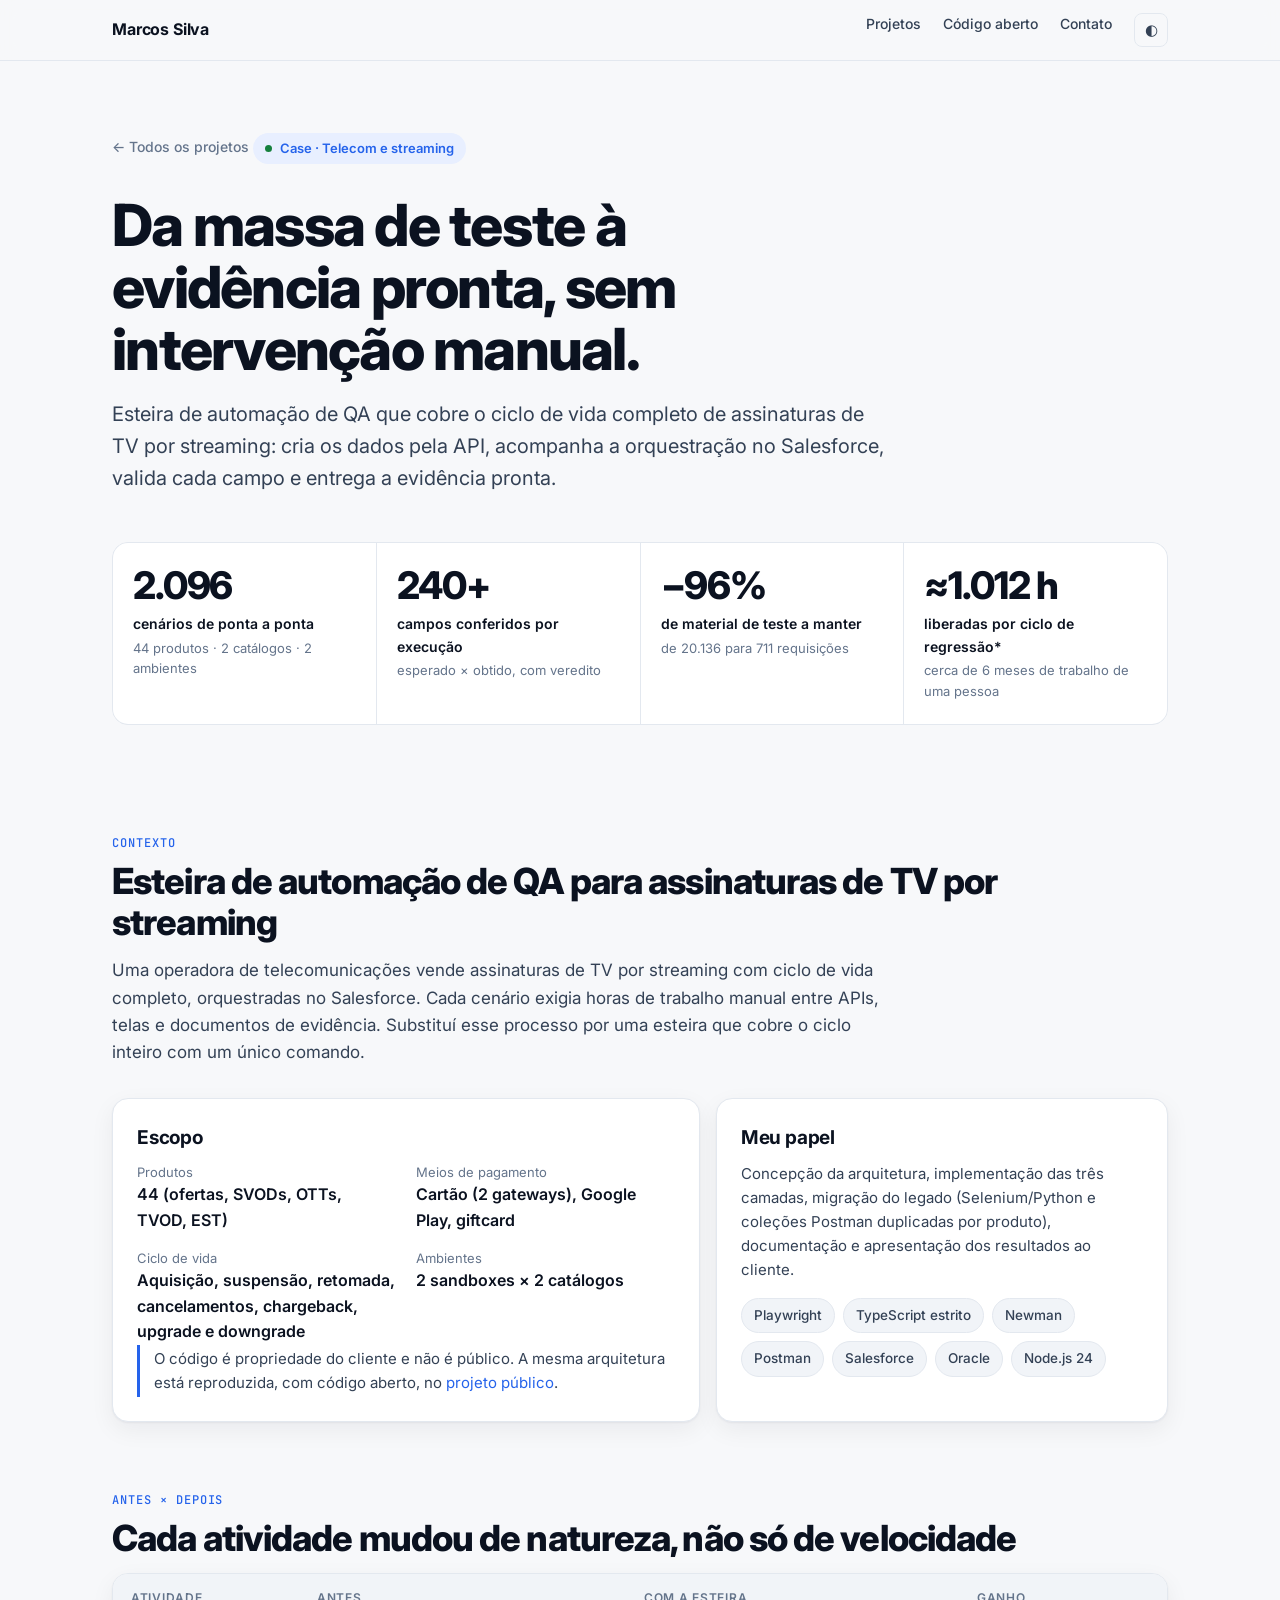
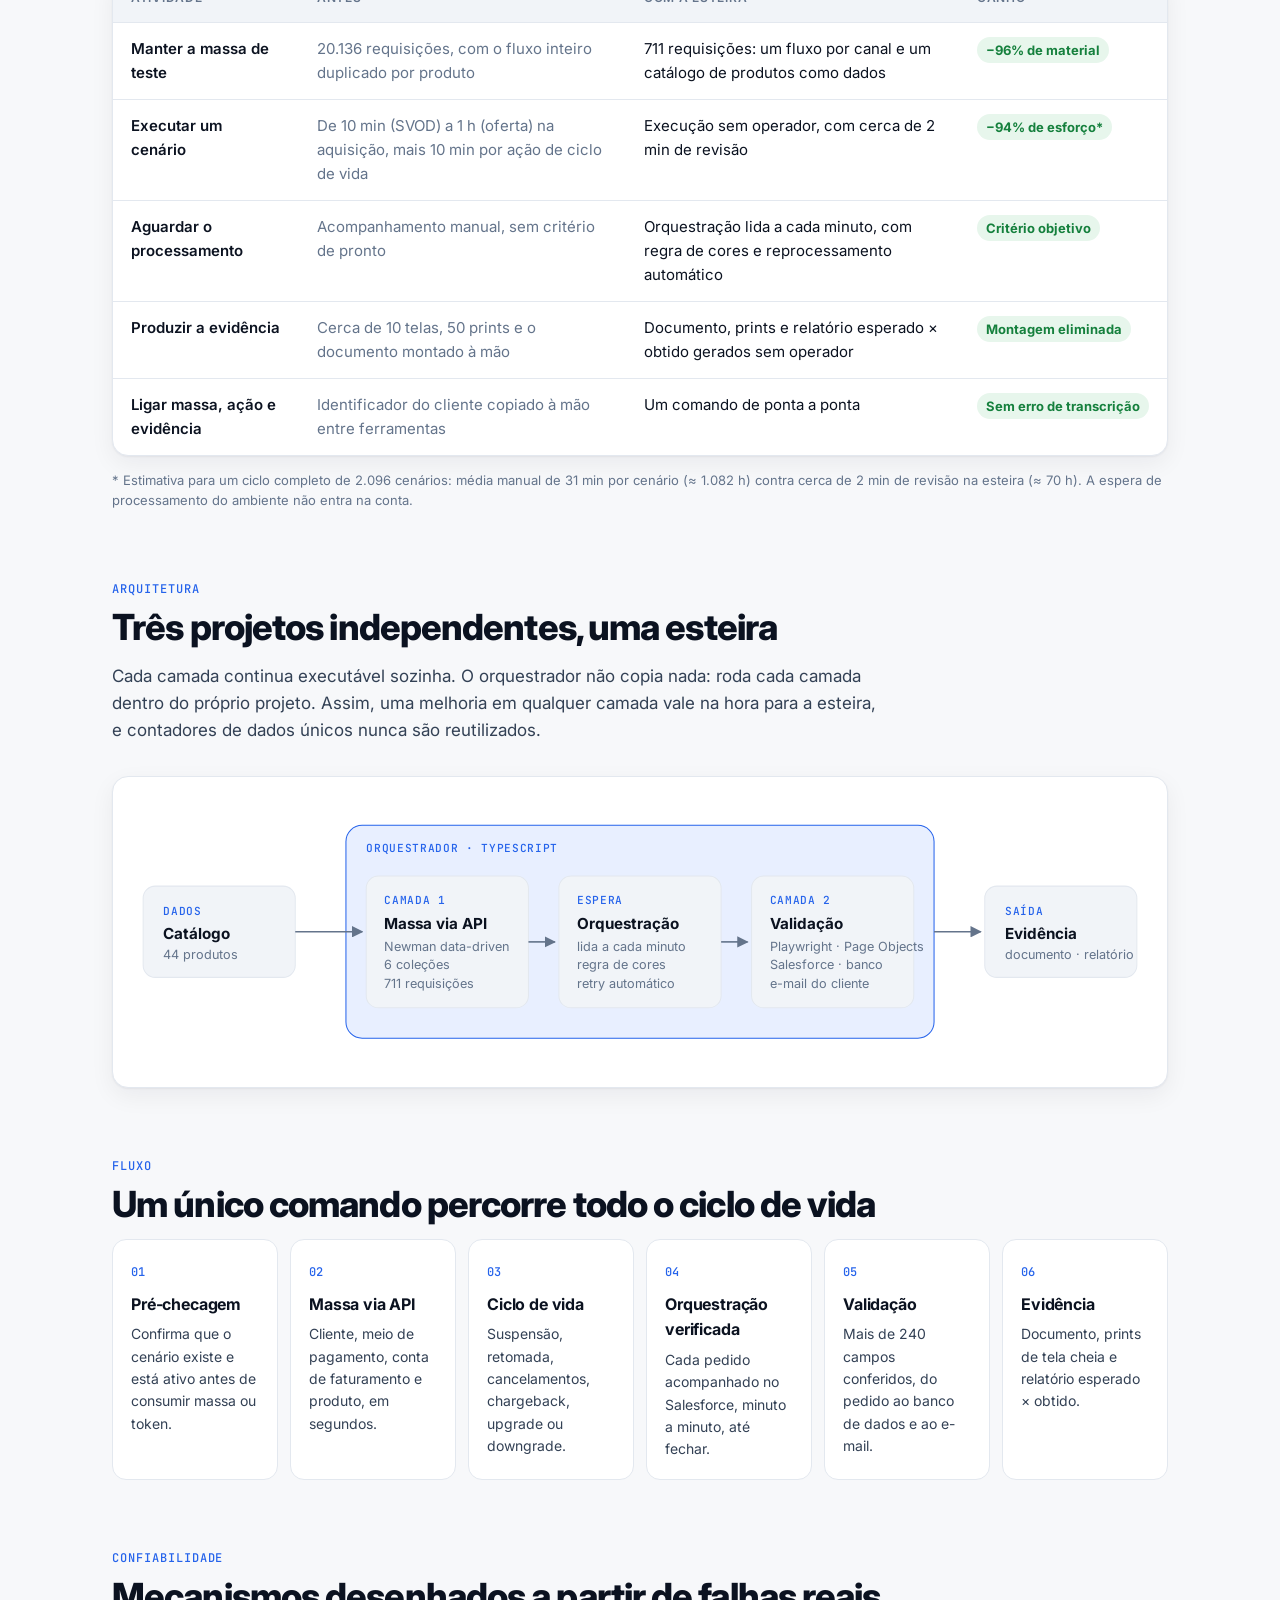
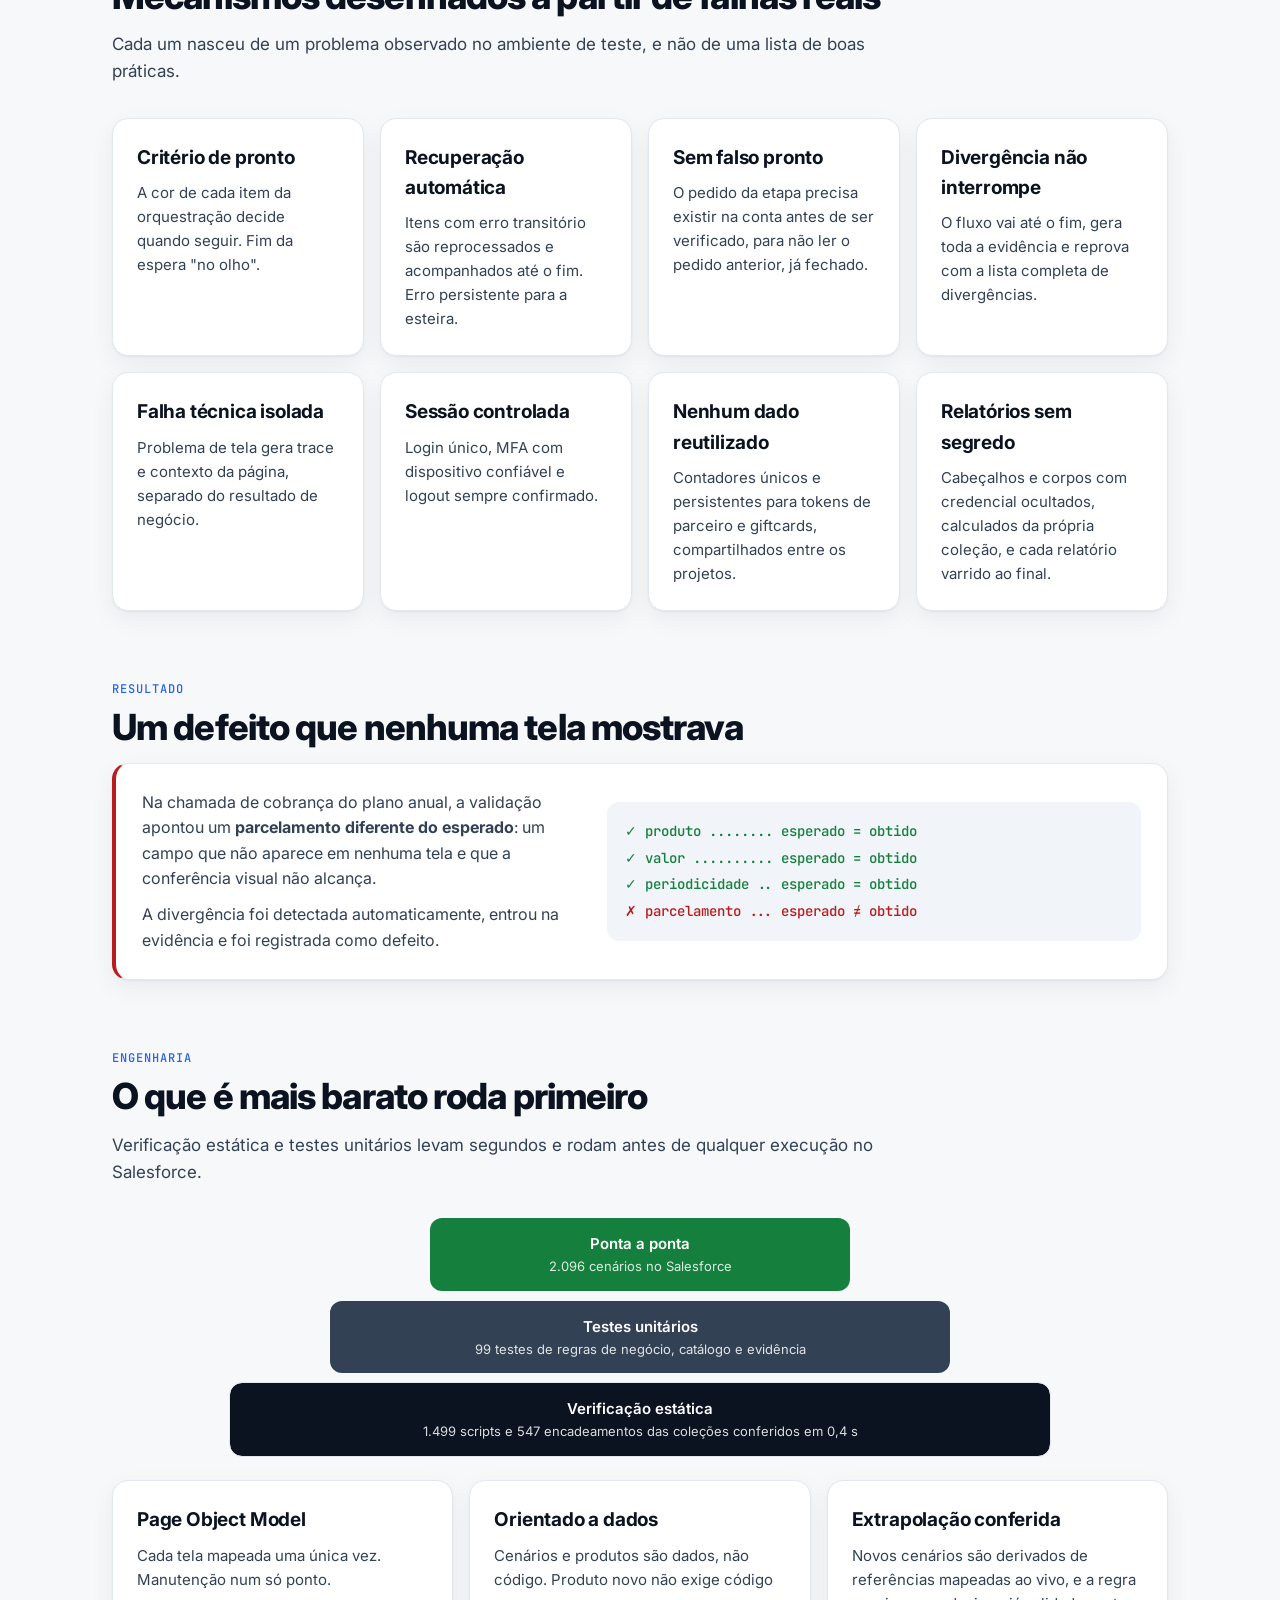
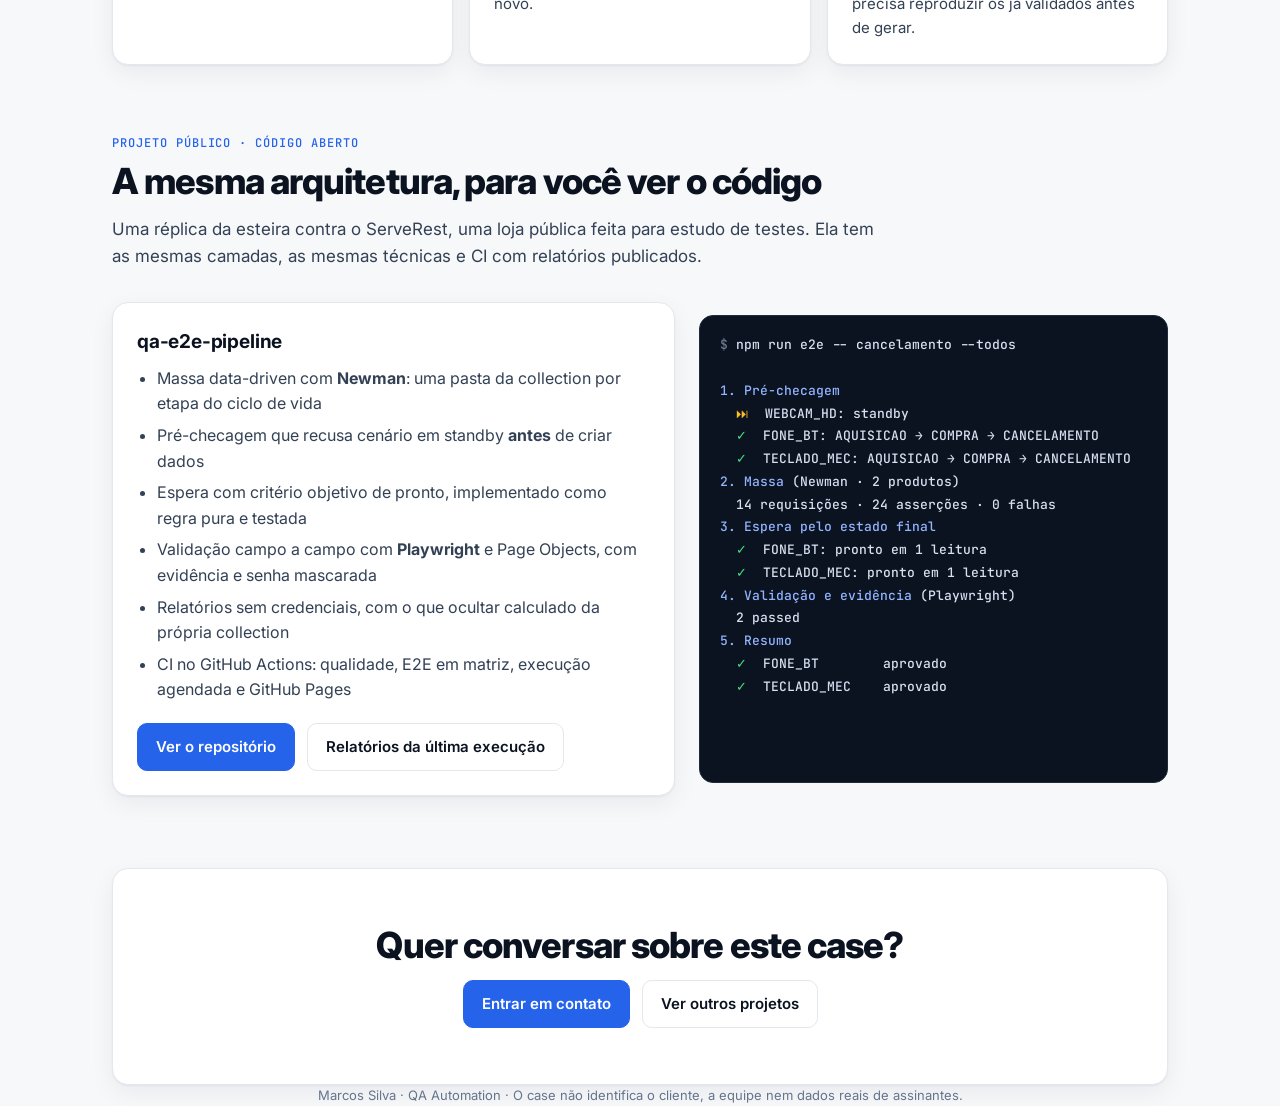
==== case/esteira-qa.html @ 7ac0fd5d "Experiência, formação, certificação e currículo a partir do CV" ====
<!doctype html>
<html lang="pt-BR">
<head>
<meta charset="utf-8">
<meta name="viewport" content="width=device-width, initial-scale=1">
<title>Case · Esteira de QA</title>
<meta name="description" content="Portfólio de Marcos Silva, Senior QA Engineer: automação de testes de ponta a ponta com Playwright, TypeScript, Newman e Salesforce.">
<meta property="og:title" content="Marcos Silva · QA Automation">
<meta property="og:description" content="Da massa de teste pela API à evidência pronta na interface, sem intervenção manual.">
<link rel="preconnect" href="https://fonts.googleapis.com">
<link rel="preconnect" href="https://fonts.gstatic.com" crossorigin>
<link href="https://fonts.googleapis.com/css2?family=Inter:wght@400;500;600;700;800&family=JetBrains+Mono:wght@500&display=swap" rel="stylesheet">
<link rel="stylesheet" href="../assets/estilo.css">
<script>
  try { const t = localStorage.getItem('tema'); if (t) document.documentElement.dataset.theme = t } catch (e) {}
</script>
</head>
<body>

<nav>
  <div class="wrap">
    <a class="marca" href="../">Marcos Silva</a>
    <ul>
      <li><a href="../#projetos">Projetos</a></li>
      <li><a href="#projeto">Código aberto</a></li>
      <li class="sempre"><a href="../#contato">Contato</a></li>
      <li class="sempre"><button class="tema" id="tema" aria-label="Alternar tema claro/escuro">◐</button></li>
    </ul>
  </div>
</nav>

<main class="wrap">

  <header class="hero">
    <a class="voltar" href="../#projetos">← Todos os projetos</a>
    <span class="cargo">Case · Telecom e streaming</span>
    <h1>Da massa de teste à evidência pronta, sem intervenção manual.</h1>
    <p class="lead">Esteira de automação de QA que cobre o ciclo de vida completo de assinaturas de TV por streaming: cria os dados pela API, acompanha a orquestração no Salesforce, valida cada campo e entrega a evidência pronta.</p>

    <div class="kpis" aria-label="Resultados do case">
      <div class="kpi"><b>2.096</b><span>cenários de ponta a ponta</span><small>44 produtos · 2 catálogos · 2 ambientes</small></div>
      <div class="kpi"><b>240+</b><span>campos conferidos por execução</span><small>esperado × obtido, com veredito</small></div>
      <div class="kpi"><b>−96%</b><span>de material de teste a manter</span><small>de 20.136 para 711 requisições</small></div>
      <div class="kpi"><b>≈1.012 h</b><span>liberadas por ciclo de regressão*</span><small>cerca de 6 meses de trabalho de uma pessoa</small></div>
    </div>
  </header>

  <!-- ─────────────────────────── CASE ─────────────────────────── -->
  <section id="case">
    <p class="rotulo">Contexto</p>
    <h2>Esteira de automação de QA para assinaturas de TV por streaming</h2>
    <p class="sub">Uma operadora de telecomunicações vende assinaturas de TV por streaming com ciclo de vida completo, orquestradas no Salesforce. Cada cenário exigia horas de trabalho manual entre APIs, telas e documentos de evidência. Substituí esse processo por uma esteira que cobre o ciclo inteiro com um único comando.</p>

    <div class="contexto">
      <div class="card">
        <h3>Escopo</h3>
        <dl class="fatos">
          <div><dt>Produtos</dt><dd>44 (ofertas, SVODs, OTTs, TVOD, EST)</dd></div>
          <div><dt>Meios de pagamento</dt><dd>Cartão (2 gateways), Google Play, giftcard</dd></div>
          <div><dt>Ciclo de vida</dt><dd>Aquisição, suspensão, retomada, cancelamentos, chargeback, upgrade e downgrade</dd></div>
          <div><dt>Ambientes</dt><dd>2 sandboxes × 2 catálogos</dd></div>
        </dl>
        <p class="aviso">O código é propriedade do cliente e não é público. A mesma arquitetura está reproduzida, com código aberto, no <a href="#projeto">projeto público</a>.</p>
      </div>
      <div class="card">
        <h3>Meu papel</h3>
        <p>Concepção da arquitetura, implementação das três camadas, migração do legado (Selenium/Python e coleções Postman duplicadas por produto), documentação e apresentação dos resultados ao cliente.</p>
        <ul class="chips" style="margin-top:16px">
          <li>Playwright</li><li>TypeScript estrito</li><li>Newman</li><li>Postman</li><li>Salesforce</li><li>Oracle</li><li>Node.js 24</li>
        </ul>
      </div>
    </div>
  </section>

  <section>
    <p class="rotulo">Antes × depois</p>
    <h2>Cada atividade mudou de natureza, não só de velocidade</h2>
    <div class="tabela-wrap">
      <table class="tabela">
        <thead><tr><th>Atividade</th><th>Antes</th><th>Com a esteira</th><th>Ganho</th></tr></thead>
        <tbody>
          <tr><td>Manter a massa de teste</td><td class="antes">20.136 requisições, com o fluxo inteiro duplicado por produto</td><td class="depois">711 requisições: um fluxo por canal e um catálogo de produtos como dados</td><td><span class="ganho">−96% de material</span></td></tr>
          <tr><td>Executar um cenário</td><td class="antes">De 10 min (SVOD) a 1 h (oferta) na aquisição, mais 10 min por ação de ciclo de vida</td><td class="depois">Execução sem operador, com cerca de 2 min de revisão</td><td><span class="ganho">−94% de esforço*</span></td></tr>
          <tr><td>Aguardar o processamento</td><td class="antes">Acompanhamento manual, sem critério de pronto</td><td class="depois">Orquestração lida a cada minuto, com regra de cores e reprocessamento automático</td><td><span class="ganho">Critério objetivo</span></td></tr>
          <tr><td>Produzir a evidência</td><td class="antes">Cerca de 10 telas, 50 prints e o documento montado à mão</td><td class="depois">Documento, prints e relatório esperado × obtido gerados sem operador</td><td><span class="ganho">Montagem eliminada</span></td></tr>
          <tr><td>Ligar massa, ação e evidência</td><td class="antes">Identificador do cliente copiado à mão entre ferramentas</td><td class="depois">Um comando de ponta a ponta</td><td><span class="ganho">Sem erro de transcrição</span></td></tr>
        </tbody>
      </table>
    </div>
    <p class="nota">* Estimativa para um ciclo completo de 2.096 cenários: média manual de 31 min por cenário (≈ 1.082 h) contra cerca de 2 min de revisão na esteira (≈ 70 h). A espera de processamento do ambiente não entra na conta.</p>
  </section>

  <section>
    <p class="rotulo">Arquitetura</p>
    <h2>Três projetos independentes, uma esteira</h2>
    <p class="sub">Cada camada continua executável sozinha. O orquestrador não copia nada: roda cada camada dentro do próprio projeto. Assim, uma melhoria em qualquer camada vale na hora para a esteira, e contadores de dados únicos nunca são reutilizados.</p>
    <div class="card diagrama">
      <svg class="horizontal" viewBox="0 0 1000 250" role="img" aria-label="Catálogo alimenta a camada de massa; o orquestrador encadeia massa, espera e validação; a validação gera a evidência">
        <defs><marker id="m" viewBox="0 0 10 10" refX="9" refY="5" markerWidth="7" markerHeight="7" orient="auto"><path class="ponta" d="M0,0 L10,5 L0,10 z"/></marker></defs>
        <rect class="caixa" x="10" y="80" width="150" height="90" rx="12"/>
        <text class="t3" x="30" y="108">DADOS</text><text class="t1" x="30" y="132">Catálogo</text><text class="t2" x="30" y="152">44 produtos</text>

        <rect class="caixa forte" x="210" y="20" width="580" height="210" rx="16"/>
        <text class="t3" x="230" y="46">ORQUESTRADOR · TYPESCRIPT</text>

        <rect class="caixa" x="230" y="70" width="160" height="130" rx="12"/>
        <text class="t3" x="248" y="98">CAMADA 1</text><text class="t1" x="248" y="122">Massa via API</text><text class="t2" x="248" y="144">Newman data-driven</text><text class="t2" x="248" y="162">6 coleções</text><text class="t2" x="248" y="180">711 requisições</text>

        <rect class="caixa" x="420" y="70" width="160" height="130" rx="12"/>
        <text class="t3" x="438" y="98">ESPERA</text><text class="t1" x="438" y="122">Orquestração</text><text class="t2" x="438" y="144">lida a cada minuto</text><text class="t2" x="438" y="162">regra de cores</text><text class="t2" x="438" y="180">retry automático</text>

        <rect class="caixa" x="610" y="70" width="160" height="130" rx="12"/>
        <text class="t3" x="628" y="98">CAMADA 2</text><text class="t1" x="628" y="122">Validação</text><text class="t2" x="628" y="144">Playwright · Page Objects</text><text class="t2" x="628" y="162">Salesforce · banco</text><text class="t2" x="628" y="180">e-mail do cliente</text>

        <rect class="caixa" x="840" y="80" width="150" height="90" rx="12"/>
        <text class="t3" x="860" y="108">SAÍDA</text><text class="t1" x="860" y="132">Evidência</text><text class="t2" x="860" y="152">documento · relatório</text>

        <path class="seta" d="M160,125 H226" marker-end="url(#m)"/>
        <path class="seta" d="M390,135 H416" marker-end="url(#m)"/>
        <path class="seta" d="M580,135 H606" marker-end="url(#m)"/>
        <path class="seta" d="M790,125 H836" marker-end="url(#m)"/>
      </svg>
      <svg class="vertical" viewBox="0 0 340 560" role="img" aria-label="Catálogo, massa via API, espera pela orquestração, validação e evidência, em sequência">
        <defs><marker id="mv" viewBox="0 0 10 10" refX="9" refY="5" markerWidth="7" markerHeight="7" orient="auto"><path class="ponta" d="M0,0 L10,5 L0,10 z"/></marker></defs>
        <rect class="caixa" x="20" y="10" width="300" height="70" rx="12"/><text class="t3" x="40" y="38">DADOS</text><text class="t1" x="40" y="62">Catálogo · 44 produtos</text>
        <rect class="caixa forte" x="10" y="110" width="320" height="330" rx="16"/><text class="t3" x="30" y="136">ORQUESTRADOR · TYPESCRIPT</text>
        <rect class="caixa" x="30" y="150" width="280" height="80" rx="12"/><text class="t1" x="48" y="182">Massa via API</text><text class="t2" x="48" y="204">Newman · 6 coleções · 711 requisições</text>
        <rect class="caixa" x="30" y="250" width="280" height="80" rx="12"/><text class="t1" x="48" y="282">Espera pela orquestração</text><text class="t2" x="48" y="304">regra de cores · retry automático</text>
        <rect class="caixa" x="30" y="350" width="280" height="80" rx="12"/><text class="t1" x="48" y="382">Validação</text><text class="t2" x="48" y="404">Playwright · Salesforce · banco · e-mail</text>
        <rect class="caixa" x="20" y="470" width="300" height="70" rx="12"/><text class="t3" x="40" y="498">SAÍDA</text><text class="t1" x="40" y="522">Evidência pronta</text>
        <path class="seta" d="M170,80 V106" marker-end="url(#mv)"/><path class="seta" d="M170,230 V246" marker-end="url(#mv)"/><path class="seta" d="M170,330 V346" marker-end="url(#mv)"/><path class="seta" d="M170,440 V466" marker-end="url(#mv)"/>
      </svg>
    </div>
  </section>

  <section>
    <p class="rotulo">Fluxo</p>
    <h2>Um único comando percorre todo o ciclo de vida</h2>
    <div class="passos">
      <div class="passo"><h3>Pré-checagem</h3><p>Confirma que o cenário existe e está ativo antes de consumir massa ou token.</p></div>
      <div class="passo"><h3>Massa via API</h3><p>Cliente, meio de pagamento, conta de faturamento e produto, em segundos.</p></div>
      <div class="passo"><h3>Ciclo de vida</h3><p>Suspensão, retomada, cancelamentos, chargeback, upgrade ou downgrade.</p></div>
      <div class="passo"><h3>Orquestração verificada</h3><p>Cada pedido acompanhado no Salesforce, minuto a minuto, até fechar.</p></div>
      <div class="passo"><h3>Validação</h3><p>Mais de 240 campos conferidos, do pedido ao banco de dados e ao e-mail.</p></div>
      <div class="passo"><h3>Evidência</h3><p>Documento, prints de tela cheia e relatório esperado × obtido.</p></div>
    </div>
  </section>

  <section>
    <p class="rotulo">Confiabilidade</p>
    <h2>Mecanismos desenhados a partir de falhas reais</h2>
    <p class="sub">Cada um nasceu de um problema observado no ambiente de teste, e não de uma lista de boas práticas.</p>
    <div class="grade g4">
      <div class="card"><h3>Critério de pronto</h3><p>A cor de cada item da orquestração decide quando seguir. Fim da espera "no olho".</p></div>
      <div class="card"><h3>Recuperação automática</h3><p>Itens com erro transitório são reprocessados e acompanhados até o fim. Erro persistente para a esteira.</p></div>
      <div class="card"><h3>Sem falso pronto</h3><p>O pedido da etapa precisa existir na conta antes de ser verificado, para não ler o pedido anterior, já fechado.</p></div>
      <div class="card"><h3>Divergência não interrompe</h3><p>O fluxo vai até o fim, gera toda a evidência e reprova com a lista completa de divergências.</p></div>
      <div class="card"><h3>Falha técnica isolada</h3><p>Problema de tela gera trace e contexto da página, separado do resultado de negócio.</p></div>
      <div class="card"><h3>Sessão controlada</h3><p>Login único, MFA com dispositivo confiável e logout sempre confirmado.</p></div>
      <div class="card"><h3>Nenhum dado reutilizado</h3><p>Contadores únicos e persistentes para tokens de parceiro e giftcards, compartilhados entre os projetos.</p></div>
      <div class="card"><h3>Relatórios sem segredo</h3><p>Cabeçalhos e corpos com credencial ocultados, calculados da própria coleção, e cada relatório varrido ao final.</p></div>
    </div>
  </section>

  <section>
    <p class="rotulo">Resultado</p>
    <h2>Um defeito que nenhuma tela mostrava</h2>
    <div class="defeito">
      <div>
        <p style="margin:0 0 10px;color:var(--ink-2)">Na chamada de cobrança do plano anual, a validação apontou um <b>parcelamento diferente do esperado</b>: um campo que não aparece em nenhuma tela e que a conferência visual não alcança.</p>
        <p style="margin:0;color:var(--ink-2)">A divergência foi detectada automaticamente, entrou na evidência e foi registrada como defeito.</p>
      </div>
      <div class="esperado-obtido" aria-label="Exemplo ilustrativo de conferência">
        <div class="linha-ok">✓ produto ........ esperado = obtido</div>
        <div class="linha-ok">✓ valor .......... esperado = obtido</div>
        <div class="linha-ok">✓ periodicidade .. esperado = obtido</div>
        <div class="linha-div">✗ parcelamento ... esperado ≠ obtido</div>
      </div>
    </div>
  </section>

  <section>
    <p class="rotulo">Engenharia</p>
    <h2>O que é mais barato roda primeiro</h2>
    <p class="sub">Verificação estática e testes unitários levam segundos e rodam antes de qualquer execução no Salesforce.</p>
    <div class="piramide">
      <div class="p1">Ponta a ponta<small>2.096 cenários no Salesforce</small></div>
      <div class="p2">Testes unitários<small>99 testes de regras de negócio, catálogo e evidência</small></div>
      <div class="p3">Verificação estática<small>1.499 scripts e 547 encadeamentos das coleções conferidos em 0,4 s</small></div>
    </div>
    <div class="grade g3" style="margin-top:24px">
      <div class="card"><h3>Page Object Model</h3><p>Cada tela mapeada uma única vez. Manutenção num só ponto.</p></div>
      <div class="card"><h3>Orientado a dados</h3><p>Cenários e produtos são dados, não código. Produto novo não exige código novo.</p></div>
      <div class="card"><h3>Extrapolação conferida</h3><p>Novos cenários são derivados de referências mapeadas ao vivo, e a regra precisa reproduzir os já validados antes de gerar.</p></div>
    </div>
  </section>

  <!-- ─────────────────────────── PROJETO PÚBLICO ─────────────────────────── -->
  <section id="projeto">
    <p class="rotulo">Projeto público · código aberto</p>
    <h2>A mesma arquitetura, para você ver o código</h2>
    <p class="sub">Uma réplica da esteira contra o ServeRest, uma loja pública feita para estudo de testes. Ela tem as mesmas camadas, as mesmas técnicas e CI com relatórios publicados.</p>
    <div class="projeto">
      <div class="card">
        <h3>qa-e2e-pipeline</h3>
        <ul class="lista">
          <li>Massa data-driven com <b>Newman</b>: uma pasta da collection por etapa do ciclo de vida</li>
          <li>Pré-checagem que recusa cenário em standby <b>antes</b> de criar dados</li>
          <li>Espera com critério objetivo de pronto, implementado como regra pura e testada</li>
          <li>Validação campo a campo com <b>Playwright</b> e Page Objects, com evidência e senha mascarada</li>
          <li>Relatórios sem credenciais, com o que ocultar calculado da própria collection</li>
          <li>CI no GitHub Actions: qualidade, E2E em matriz, execução agendada e GitHub Pages</li>
        </ul>
        <div class="acoes" style="margin-top:20px">
          <a class="btn primario" href="https://github.com/SEU-USUARIO/qa-e2e-pipeline">Ver o repositório</a>
          <a class="btn" href="https://SEU-USUARIO.github.io/qa-e2e-pipeline/">Relatórios da última execução</a>
        </div>
      </div>
      <pre class="terminal" aria-label="Exemplo de execução no terminal"><span class="c">$</span> npm run e2e -- cancelamento --todos

<span class="a">1. Pré-checagem</span>
  <span class="s">⏭</span>  WEBCAM_HD: standby
  <span class="v">✓</span>  FONE_BT: AQUISICAO → COMPRA → CANCELAMENTO
  <span class="v">✓</span>  TECLADO_MEC: AQUISICAO → COMPRA → CANCELAMENTO
<span class="a">2. Massa</span> (Newman · 2 produtos)
  14 requisições · 24 asserções · 0 falhas
<span class="a">3. Espera pelo estado final</span>
  <span class="v">✓</span>  FONE_BT: pronto em 1 leitura
  <span class="v">✓</span>  TECLADO_MEC: pronto em 1 leitura
<span class="a">4. Validação e evidência</span> (Playwright)
  2 passed
<span class="a">5. Resumo</span>
  <span class="v">✓</span>  FONE_BT        aprovado
  <span class="v">✓</span>  TECLADO_MEC    aprovado</pre>
    </div>
  </section>

  <section>
    <div class="card contato">
      <h2>Quer conversar sobre este case?</h2>
      <div class="acoes"><a class="btn primario" href="../#contato">Entrar em contato</a><a class="btn" href="../#projetos">Ver outros projetos</a></div>
    </div>
  </section>

</main>

<footer class="wrap">Marcos Silva · QA Automation · O case não identifica o cliente, a equipe nem dados reais de assinantes.</footer>

<script>
  document.getElementById('tema').addEventListener('click', () => {
    const r = document.documentElement;
    const escuro = r.dataset.theme ? r.dataset.theme === 'dark' : matchMedia('(prefers-color-scheme: dark)').matches;
    r.dataset.theme = escuro ? 'light' : 'dark';
    try { localStorage.setItem('tema', r.dataset.theme) } catch (e) {}
  });
</script>
</body>
</html>
---- assets/estilo.css ----
:root {
  --bg: #f7f8fa; --surface: #ffffff; --surface-2: #f1f4f8; --ink: #0b1220; --ink-2: #334155;
  --muted: #64748b; --line: #e3e8ef; --accent: #2563eb; --accent-ink: #ffffff; --accent-soft: #e8efff;
  --ok: #15803d; --ok-soft: #e7f6ec; --warn: #b45309; --bad: #b91c1c; --bad-soft: #fdecec;
  --shadow: 0 1px 2px rgba(15, 23, 42, .05), 0 8px 24px rgba(15, 23, 42, .06);
  --mono: 'JetBrains Mono', ui-monospace, monospace;
}
@media (prefers-color-scheme: dark) {
  :root:not([data-theme="light"]) {
    --bg: #0a0f1a; --surface: #111827; --surface-2: #0f1724; --ink: #e8edf5; --ink-2: #c3cdda;
    --muted: #8b98ab; --line: #1f2a3b; --accent: #6b9bff; --accent-ink: #0a0f1a; --accent-soft: #15213a;
    --ok: #4ade80; --ok-soft: #10261a; --bad: #f87171; --bad-soft: #2a1515;
    --shadow: 0 1px 2px rgba(0, 0, 0, .3), 0 8px 24px rgba(0, 0, 0, .25);
  }
}
:root[data-theme="dark"] {
  --bg: #0a0f1a; --surface: #111827; --surface-2: #0f1724; --ink: #e8edf5; --ink-2: #c3cdda;
  --muted: #8b98ab; --line: #1f2a3b; --accent: #6b9bff; --accent-ink: #0a0f1a; --accent-soft: #15213a;
  --ok: #4ade80; --ok-soft: #10261a; --bad: #f87171; --bad-soft: #2a1515;
  --shadow: 0 1px 2px rgba(0, 0, 0, .3), 0 8px 24px rgba(0, 0, 0, .25);
}

* { box-sizing: border-box }
html { scroll-behavior: smooth; scroll-padding-top: 72px }
body { margin: 0; background: var(--bg); color: var(--ink); font: 16px/1.6 Inter, system-ui, sans-serif; -webkit-font-smoothing: antialiased }
a { color: var(--accent); text-decoration: none } a:hover { text-decoration: underline }
.wrap { max-width: 1120px; margin: 0 auto; padding: 0 16px }
@media (min-width: 720px) { .wrap { padding: 0 32px } }

/* nav */
nav { position: sticky; top: 0; z-index: 10; background: color-mix(in srgb, var(--bg) 85%, transparent); backdrop-filter: blur(10px); border-bottom: 1px solid var(--line) }
nav .wrap { display: flex; align-items: center; justify-content: space-between; height: 60px; gap: 16px }
.marca { font-weight: 700; color: var(--ink); letter-spacing: -.01em } .marca:hover { text-decoration: none }
nav ul { display: flex; gap: 22px; list-style: none; margin: 0; padding: 0; font-size: 14px; font-weight: 500 }
nav ul a { color: var(--ink-2) } nav ul a:hover { color: var(--ink); text-decoration: none }
@media (max-width: 640px) { nav ul li:not(.sempre) { display: none } }

/* hero */
.hero { padding: 72px 0 40px }
.cargo { display: inline-flex; align-items: center; gap: 8px; font-size: 13px; font-weight: 600; color: var(--accent); background: var(--accent-soft); padding: 5px 12px; border-radius: 999px }
.cargo::before { content: ''; width: 7px; height: 7px; border-radius: 50%; background: var(--ok) }
h1 { font-size: clamp(34px, 5.6vw, 58px); line-height: 1.07; letter-spacing: -.03em; margin: 18px 0 18px; max-width: 16ch; font-weight: 800 }
.lead { font-size: clamp(17px, 2vw, 20px); color: var(--ink-2); max-width: 60ch; margin: 0 0 30px }
.acoes { display: flex; flex-wrap: wrap; gap: 12px }
.btn { display: inline-flex; align-items: center; gap: 8px; padding: 11px 18px; border-radius: 10px; font-weight: 600; font-size: 15px; border: 1px solid var(--line); color: var(--ink); background: var(--surface) }
.btn:hover { text-decoration: none; border-color: var(--muted) }
.btn.primario { background: var(--accent); color: var(--accent-ink); border-color: var(--accent) }
.btn.primario:hover { filter: brightness(1.08) }

/* kpis */
.kpis { display: grid; grid-template-columns: repeat(2, 1fr); gap: 1px; background: var(--line); border: 1px solid var(--line); border-radius: 16px; overflow: hidden; margin: 48px 0 0 }
@media (min-width: 860px) { .kpis { grid-template-columns: repeat(4, 1fr) } }
.kpi { background: var(--surface); padding: 22px 20px }
.kpi b { display: block; font-size: clamp(28px, 3.4vw, 38px); letter-spacing: -.03em; line-height: 1.1; font-weight: 800 }
.kpi span { display: block; font-weight: 600; margin-top: 6px; font-size: 14px }
.kpi small { display: block; color: var(--muted); font-size: 13px; margin-top: 2px }

/* seções */
section { padding: 72px 0 0 }
.rotulo { font: 500 12px/1 var(--mono); letter-spacing: .08em; text-transform: uppercase; color: var(--accent); margin: 0 0 12px }
h2 { font-size: clamp(26px, 3.4vw, 36px); line-height: 1.15; letter-spacing: -.025em; margin: 0 0 14px; font-weight: 800 }
h3 { font-size: 19px; letter-spacing: -.01em; margin: 0 0 8px }
.sub { color: var(--ink-2); max-width: 70ch; margin: 0 0 32px; font-size: 17px }
.card { background: var(--surface); border: 1px solid var(--line); border-radius: 16px; padding: 24px; box-shadow: var(--shadow) }
.grade { display: grid; gap: 16px }
@media (min-width: 760px) { .g2 { grid-template-columns: repeat(2, 1fr) } .g3 { grid-template-columns: repeat(3, 1fr) } .g4 { grid-template-columns: repeat(4, 1fr) } }
.card p { margin: 0; color: var(--ink-2); font-size: 15px }

/* contexto */
.contexto { display: grid; gap: 16px }
@media (min-width: 860px) { .contexto { grid-template-columns: 1.3fr 1fr } }
.fatos { display: grid; grid-template-columns: 1fr 1fr; gap: 14px 20px; margin: 0 }
.fatos dt { font-size: 13px; color: var(--muted) } .fatos dd { margin: 0; font-weight: 600 }
.aviso { font-size: 14px; color: var(--muted); border-left: 3px solid var(--accent); padding: 2px 0 2px 14px; margin: 18px 0 0 }

/* antes x depois */
.tabela { width: 100%; border-collapse: collapse; font-size: 15px }
.tabela-wrap { overflow-x: auto; border: 1px solid var(--line); border-radius: 16px; background: var(--surface); box-shadow: var(--shadow) }
.tabela th, .tabela td { text-align: left; padding: 14px 18px; border-bottom: 1px solid var(--line); vertical-align: top }
.tabela thead th { font-size: 12px; text-transform: uppercase; letter-spacing: .06em; color: var(--muted); background: var(--surface-2); font-weight: 600 }
.tabela tbody tr:last-child td { border-bottom: 0 }
.tabela td:first-child { font-weight: 600; min-width: 160px }
.tabela td.antes { color: var(--muted); min-width: 220px } .tabela td.depois { min-width: 220px }
.ganho { display: inline-block; font-weight: 700; font-size: 13px; color: var(--ok); background: var(--ok-soft); padding: 3px 9px; border-radius: 999px; white-space: nowrap }

/* diagrama */
.diagrama { padding: 28px 20px }
.diagrama svg { width: 100%; height: auto; display: block }
.diagrama .caixa { fill: var(--surface-2); stroke: var(--line) }
.diagrama .caixa.forte { fill: var(--accent-soft); stroke: var(--accent) }
.diagrama .t1 { font: 700 15px Inter, sans-serif; fill: var(--ink) }
.diagrama .t2 { font: 400 12.5px Inter, sans-serif; fill: var(--muted) }
.diagrama .t3 { font: 500 11px var(--mono); fill: var(--accent); letter-spacing: .06em }
.diagrama .seta { stroke: var(--muted); stroke-width: 1.6; fill: none }
.diagrama .ponta { fill: var(--muted) }
.diagrama .vertical { display: none }
@media (max-width: 760px) { .diagrama .horizontal { display: none } .diagrama .vertical { display: block } }

/* passos */
.passos { counter-reset: p; display: grid; gap: 12px }
@media (min-width: 760px) { .passos { grid-template-columns: repeat(3, 1fr) } }
@media (min-width: 1040px) { .passos { grid-template-columns: repeat(6, 1fr) } }
.passo { counter-increment: p; background: var(--surface); border: 1px solid var(--line); border-radius: 14px; padding: 18px }
.passo::before { content: counter(p, decimal-leading-zero); font: 500 12px var(--mono); color: var(--accent) }
.passo h3 { font-size: 16px; margin: 8px 0 6px } .passo p { margin: 0; font-size: 14px; color: var(--ink-2) }

/* destaque defeito */
.defeito { display: grid; gap: 20px; align-items: center; background: var(--surface); border: 1px solid var(--line); border-left: 4px solid var(--bad); border-radius: 16px; padding: 26px; box-shadow: var(--shadow) }
@media (min-width: 760px) { .defeito { grid-template-columns: 1fr 1.2fr } }
.defeito .esperado-obtido { font: 500 14px/1.9 var(--mono); background: var(--surface-2); border-radius: 12px; padding: 16px 18px }
.defeito .linha-ok { color: var(--ok) } .defeito .linha-div { color: var(--bad) }

/* pirâmide */
.piramide { display: grid; gap: 10px; justify-items: center }
.piramide div { border-radius: 12px; padding: 14px 18px; text-align: center; color: #fff; font-weight: 600; font-size: 15px; width: 100% }
.piramide small { display: block; font-weight: 400; opacity: .85; font-size: 13px }
.piramide .p1 { max-width: 420px; background: #15803d } .piramide .p2 { max-width: 620px; background: #334155 } .piramide .p3 { max-width: 820px; background: #0b1220 }
:root[data-theme="dark"] .piramide .p3, :root:not([data-theme="light"]) .piramide .p3 { outline: 1px solid var(--line) }

/* chips */
.chips { display: flex; flex-wrap: wrap; gap: 8px; margin: 0; padding: 0; list-style: none }
.chips li { font-size: 13.5px; font-weight: 500; padding: 6px 12px; border-radius: 999px; background: var(--surface-2); border: 1px solid var(--line); color: var(--ink-2) }

/* projeto */
.projeto { display: grid; gap: 24px }
@media (min-width: 860px) { .projeto { grid-template-columns: 1.2fr 1fr } }
.terminal { background: #0b1220; color: #d6e0f0; border-radius: 14px; padding: 18px 20px; font: 500 13px/1.75 var(--mono); overflow-x: auto; border: 1px solid #1f2a3b }
.terminal .c { color: #6b7a90 } .terminal .v { color: #4ade80 } .terminal .a { color: #93b4ff } .terminal .s { color: #fbbf24 }
ul.lista { margin: 0; padding-left: 20px; color: var(--ink-2) } ul.lista li { margin: 6px 0 }

/* contato */
.contato { text-align: center; padding: 56px 24px }
.contato .acoes { justify-content: center }
footer { color: var(--muted); font-size: 13px; padding: 48px 0 40px; text-align: center }
.nota { font-size: 13px; color: var(--muted); margin: 14px 0 0 }
.tema { background: none; border: 1px solid var(--line); color: var(--ink-2); border-radius: 8px; width: 34px; height: 34px; cursor: pointer; font-size: 15px }

/* ── home ─────────────────────────────────────────────── */
.voltar { display: inline-block; font-size: 14px; font-weight: 500; color: var(--muted); margin-bottom: 18px }
.home-hero { display: grid; gap: 40px; align-items: center; padding: 80px 0 24px }
@media (min-width: 900px) { .home-hero { grid-template-columns: 1fr 300px } }
.home-hero h1 { max-width: 18ch }
.saudacao { font: 500 15px var(--mono); color: var(--accent); margin: 0 }
.foto { width: 220px; height: 220px; border-radius: 28px; justify-self: center; position: relative; background: linear-gradient(135deg, var(--accent), #7c3aed); display: grid; place-items: center; color: #fff; font-size: 72px; font-weight: 800; letter-spacing: -.04em; box-shadow: var(--shadow); overflow: hidden }
.foto img { position: absolute; inset: 0; width: 100%; height: 100%; object-fit: cover }
@media (min-width: 900px) { .foto { width: 280px; height: 280px } }
.sociais { display: flex; gap: 10px; margin-top: 22px }
.sociais a { width: 42px; height: 42px; display: grid; place-items: center; border-radius: 10px; border: 1px solid var(--line); background: var(--surface); color: var(--ink-2) }
.sociais a:hover { color: var(--accent); border-color: var(--accent); text-decoration: none }
.sociais svg { width: 19px; height: 19px; fill: currentColor }
.disponivel { display: inline-flex; align-items: center; gap: 8px; font-size: 14px; color: var(--ink-2); margin-top: 18px }
.disponivel::before { content: ''; width: 8px; height: 8px; border-radius: 50%; background: var(--ok); box-shadow: 0 0 0 4px var(--ok-soft) }

.sobre { display: grid; gap: 24px }
@media (min-width: 860px) { .sobre { grid-template-columns: 1.4fr 1fr } }
.sobre p { color: var(--ink-2); margin: 0 0 14px; font-size: 16.5px }
.numeros { display: grid; grid-template-columns: 1fr 1fr; gap: 12px }
.numeros div { background: var(--surface); border: 1px solid var(--line); border-radius: 14px; padding: 16px }
.numeros b { display: block; font-size: 26px; letter-spacing: -.03em; font-weight: 800 }
.numeros span { font-size: 13px; color: var(--muted) }

.linha-tempo { list-style: none; margin: 0; padding: 0; border-left: 2px solid var(--line); margin-left: 6px }
.linha-tempo > li { position: relative; padding: 0 0 32px 28px }
.linha-tempo > li::before { content: ''; position: absolute; left: -8px; top: 6px; width: 14px; height: 14px; border-radius: 50%; background: var(--surface); border: 3px solid var(--accent) }
.linha-tempo .quando { font: 500 12.5px var(--mono); color: var(--muted) }
.linha-tempo h3 { margin: 4px 0 2px } .linha-tempo .onde { color: var(--ink-2); font-weight: 500; margin: 0 0 8px }
.linha-tempo p { color: var(--ink-2); margin: 0 0 10px; font-size: 15px; max-width: 70ch }

.projetos { display: grid; gap: 18px }
@media (min-width: 760px) { .projetos { grid-template-columns: repeat(2, 1fr) } }
.projeto-card { display: flex; flex-direction: column; background: var(--surface); border: 1px solid var(--line); border-radius: 18px; overflow: hidden; box-shadow: var(--shadow); color: var(--ink); transition: transform .15s, border-color .15s }
.projeto-card:hover { transform: translateY(-3px); border-color: var(--accent); text-decoration: none }
.projeto-capa { aspect-ratio: 16 / 7; padding: 22px; display: flex; flex-direction: column; justify-content: flex-end; color: #fff; position: relative }
.projeto-capa.azul { background: linear-gradient(135deg, #1e3a8a, #2563eb 60%, #7c3aed) }
.projeto-capa.verde { background: linear-gradient(135deg, #064e3b, #047857 55%, #0ea5e9) }
.projeto-capa .tipo { font: 500 11.5px var(--mono); letter-spacing: .08em; text-transform: uppercase; opacity: .85 }
.projeto-capa b { font-size: 34px; letter-spacing: -.03em; line-height: 1.1 }
.projeto-capa small { opacity: .85; font-size: 14px }
.projeto-corpo { padding: 22px; display: flex; flex-direction: column; gap: 12px; flex: 1 }
.projeto-corpo h3 { margin: 0; font-size: 20px } .projeto-corpo p { margin: 0; color: var(--ink-2); font-size: 15px }
.projeto-corpo .chips { margin-top: auto }
.projeto-corpo .ir { font-weight: 600; color: var(--accent); font-size: 15px }
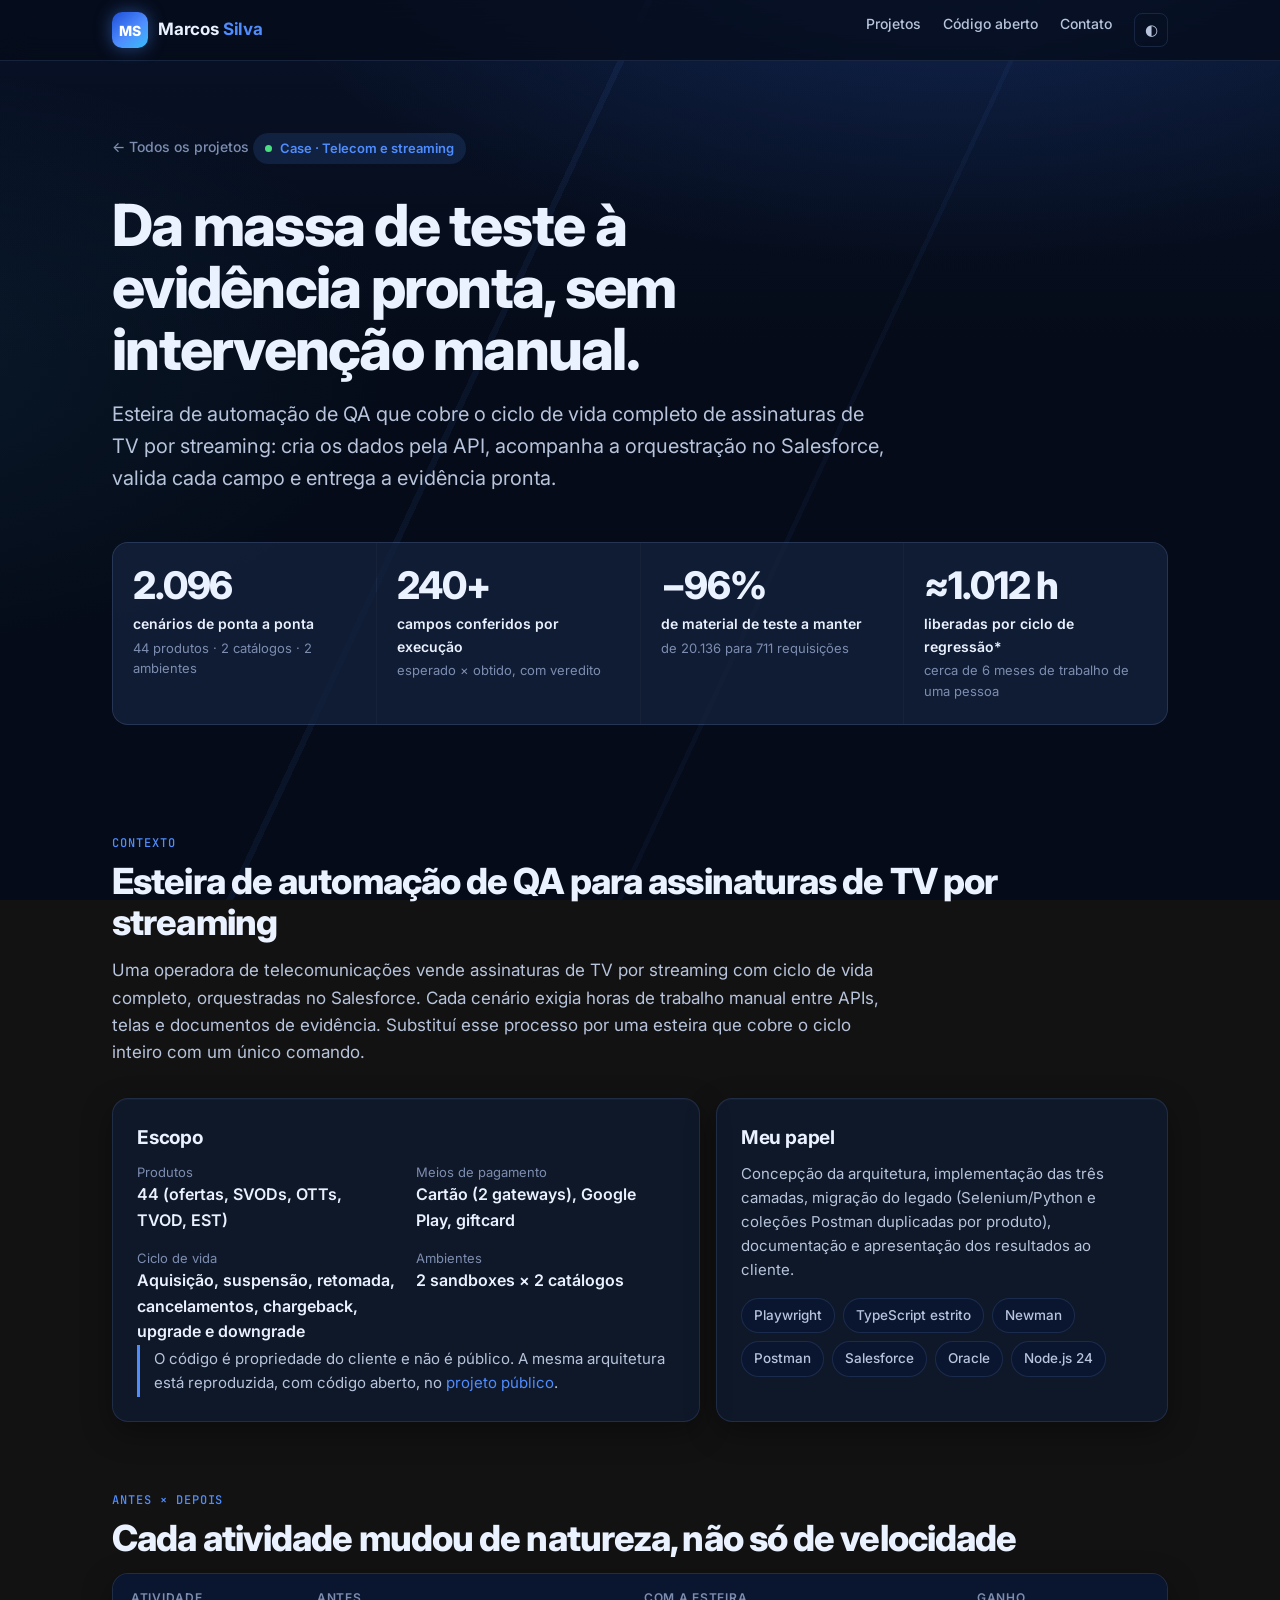
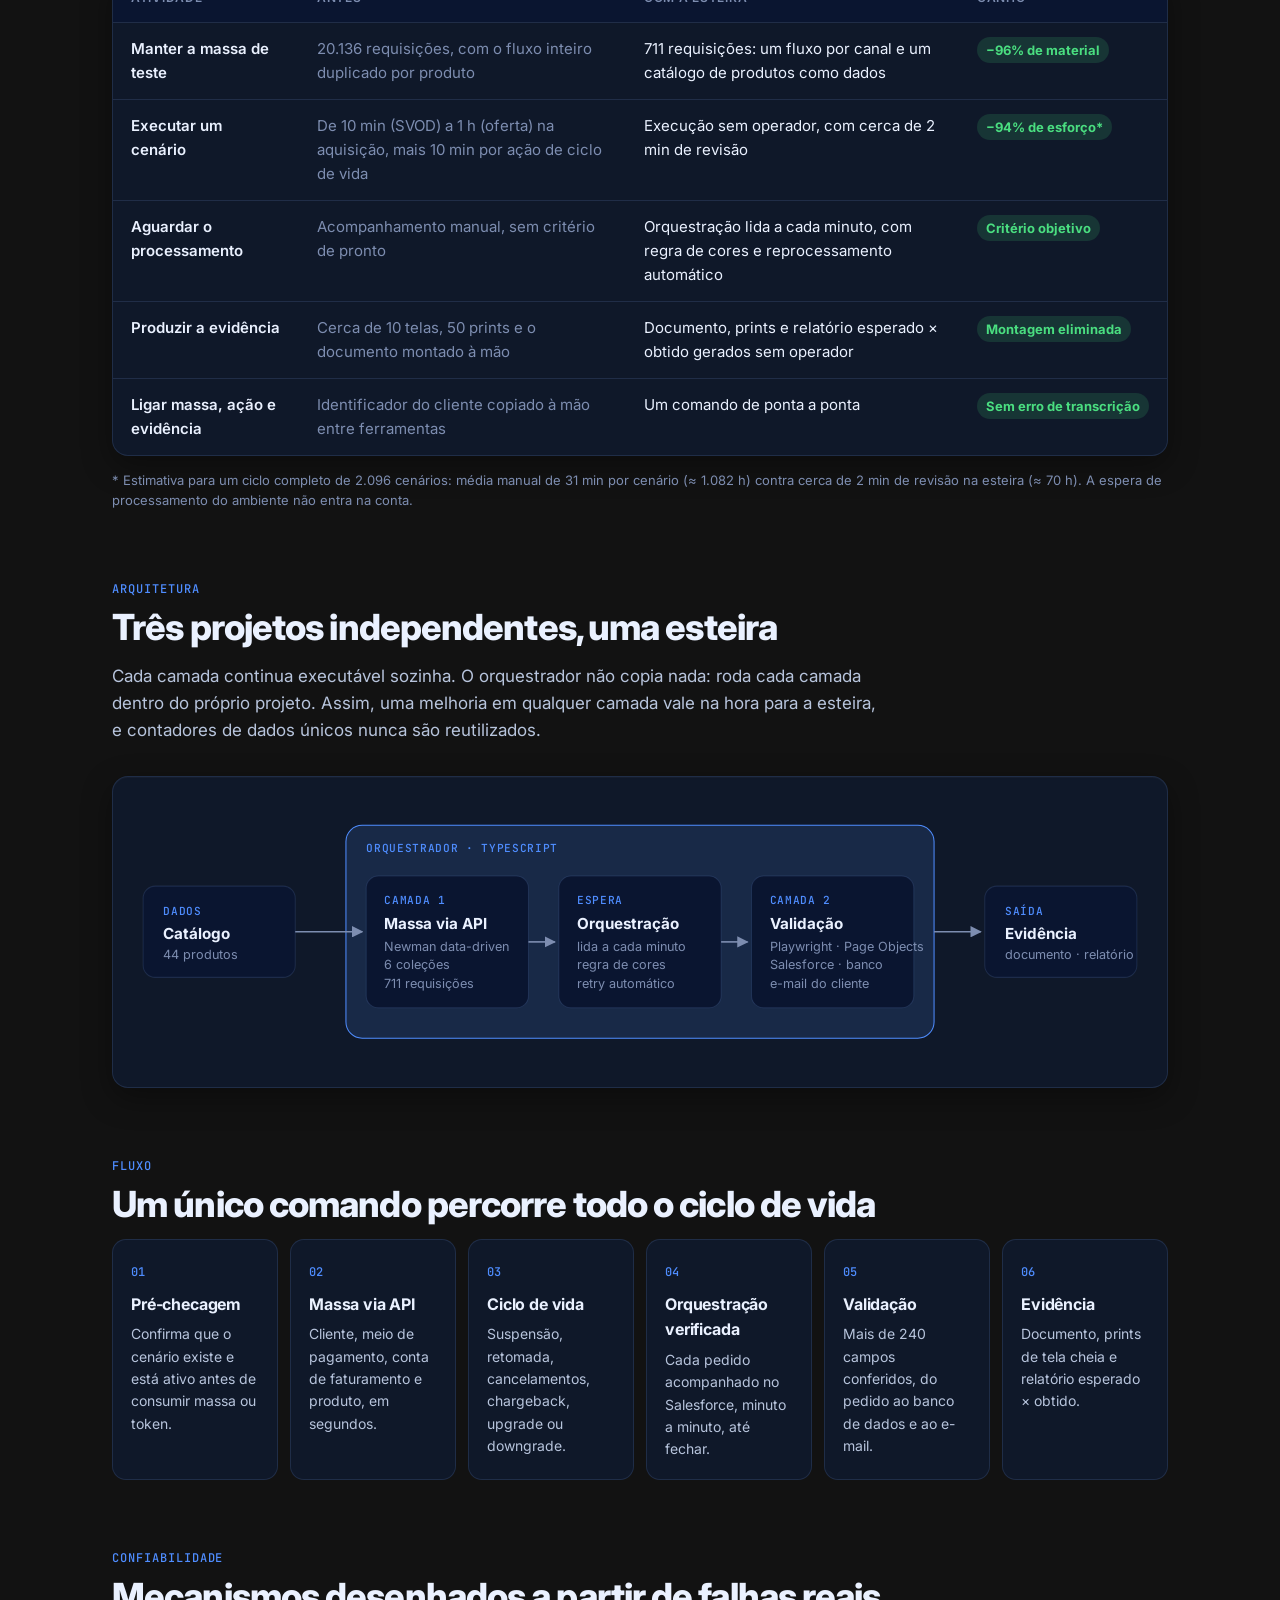
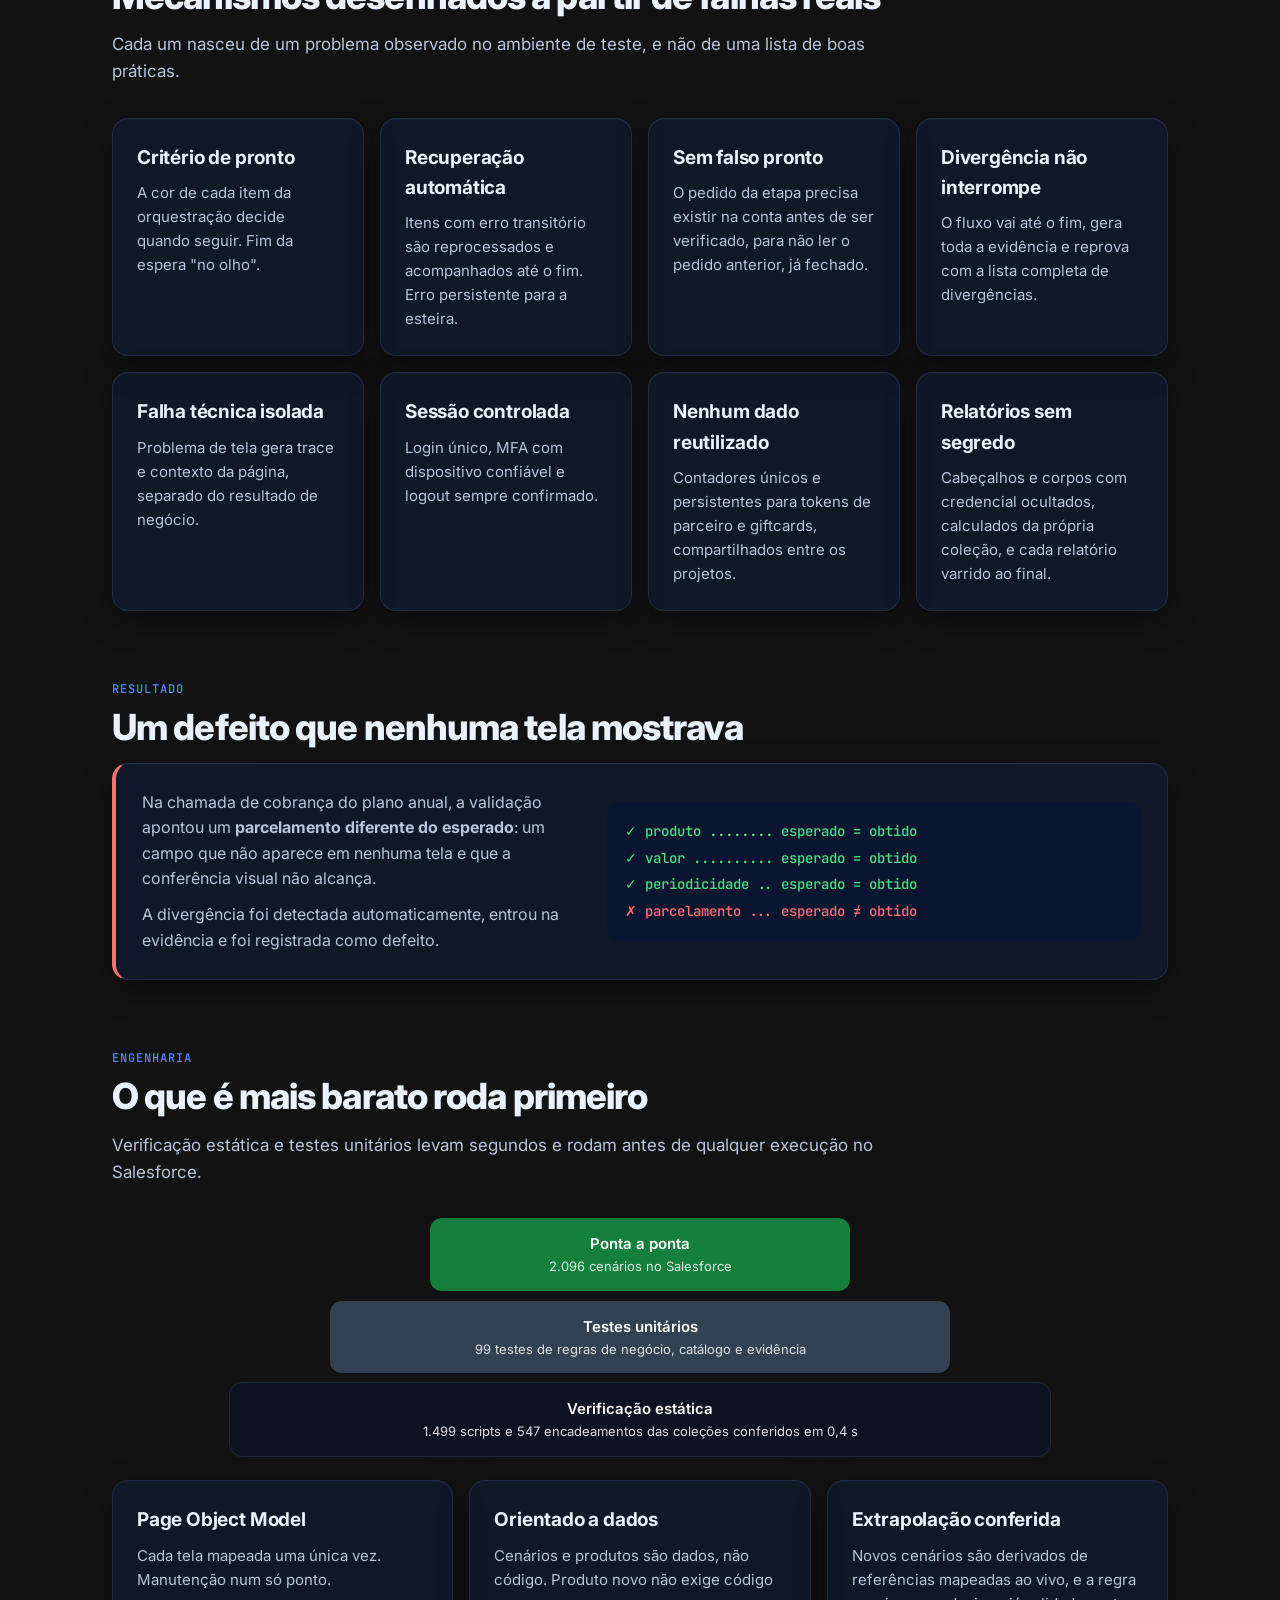
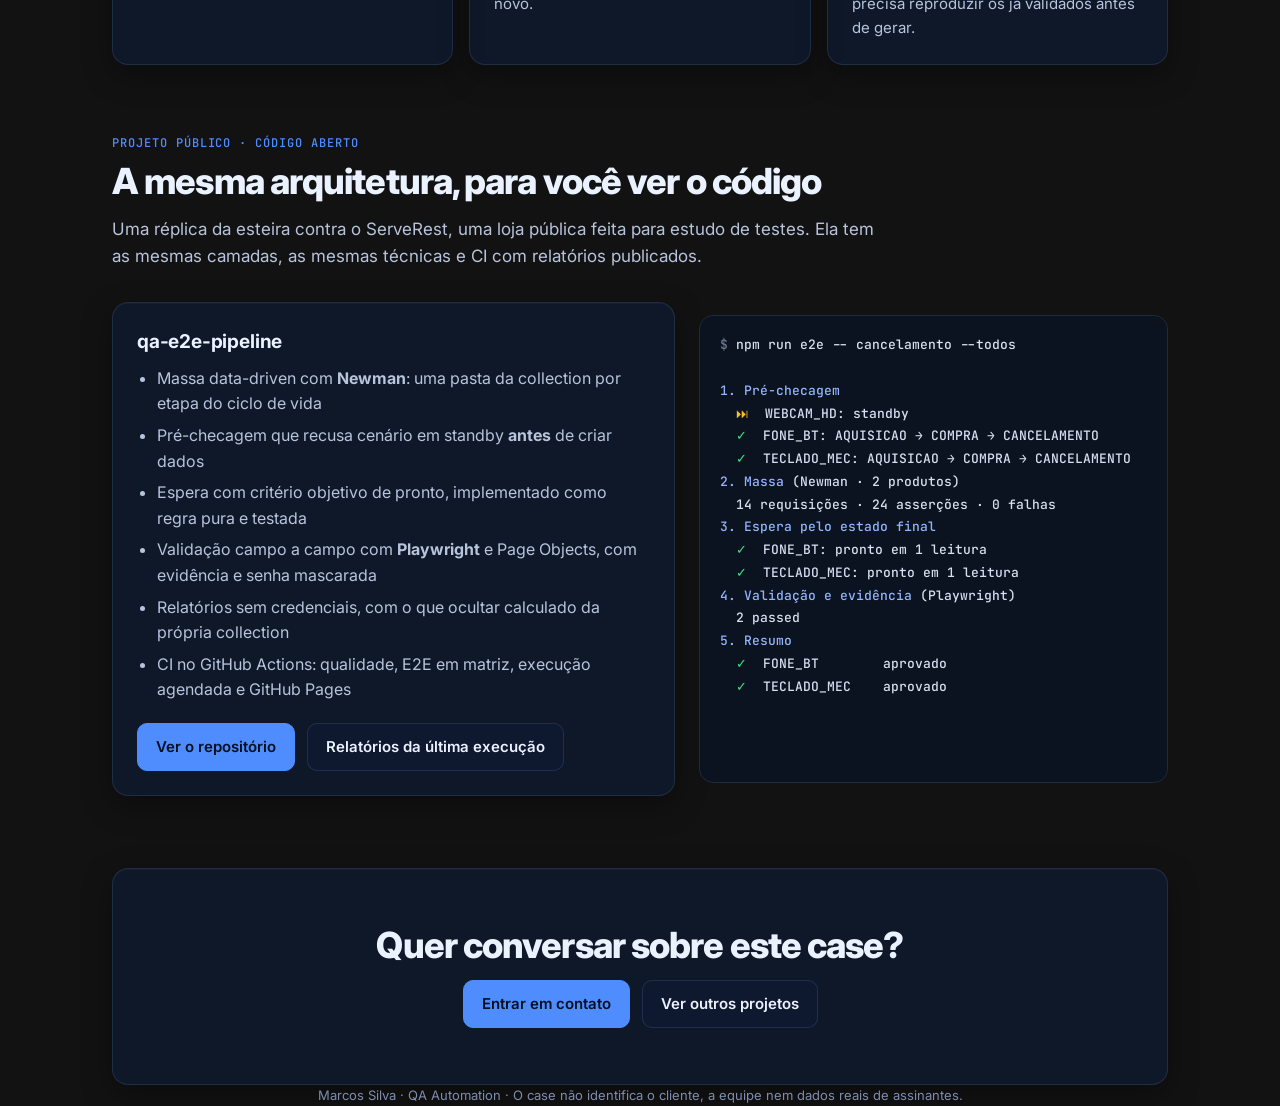
==== commit 5a296066: "Novo visual: tema escuro, foto com terminal flutuante, projetos com prints, stack com logos e navega" ====
--- a/case/esteira-qa.html
+++ b/case/esteira-qa.html
@@ -17,9 +17,9 @@
 </head>
 <body>
 
-<nav>
+<nav class="topo">
   <div class="wrap">
-    <a class="marca" href="../">Marcos Silva</a>
+    <a class="marca" href="../"><span class="logo">MS</span><span>Marcos <em>Silva</em></span></a>
     <ul>
       <li><a href="../#projetos">Projetos</a></li>
       <li><a href="#projeto">Código aberto</a></li>
@@ -212,8 +212,8 @@
           <li>CI no GitHub Actions: qualidade, E2E em matriz, execução agendada e GitHub Pages</li>
         </ul>
         <div class="acoes" style="margin-top:20px">
-          <a class="btn primario" href="https://github.com/SEU-USUARIO/qa-e2e-pipeline">Ver o repositório</a>
-          <a class="btn" href="https://SEU-USUARIO.github.io/qa-e2e-pipeline/">Relatórios da última execução</a>
+          <a class="btn primario" href="https://github.com/marcossilva-qa/qa-e2e-pipeline">Ver o repositório</a>
+          <a class="btn" href="https://marcossilva-qa.github.io/qa-e2e-pipeline/">Relatórios da última execução</a>
         </div>
       </div>
       <pre class="terminal" aria-label="Exemplo de execução no terminal"><span class="c">$</span> npm run e2e -- cancelamento --todos
@@ -249,8 +249,7 @@
 <script>
   document.getElementById('tema').addEventListener('click', () => {
     const r = document.documentElement;
-    const escuro = r.dataset.theme ? r.dataset.theme === 'dark' : matchMedia('(prefers-color-scheme: dark)').matches;
-    r.dataset.theme = escuro ? 'light' : 'dark';
+    r.dataset.theme = r.dataset.theme === 'light' ? 'dark' : 'light';
     try { localStorage.setItem('tema', r.dataset.theme) } catch (e) {}
   });
 </script>
--- a/assets/estilo.css
+++ b/assets/estilo.css
@@ -1,39 +1,45 @@
+/* Tema escuro (padrão) e claro: o botão ◐ alterna e lembra a escolha. */
 :root {
-  --bg: #f7f8fa; --surface: #ffffff; --surface-2: #f1f4f8; --ink: #0b1220; --ink-2: #334155;
-  --muted: #64748b; --line: #e3e8ef; --accent: #2563eb; --accent-ink: #ffffff; --accent-soft: #e8efff;
-  --ok: #15803d; --ok-soft: #e7f6ec; --warn: #b45309; --bad: #b91c1c; --bad-soft: #fdecec;
-  --shadow: 0 1px 2px rgba(15, 23, 42, .05), 0 8px 24px rgba(15, 23, 42, .06);
+  --bg: #050b18; --bg-2: #081227; --surface: rgba(15, 27, 51, .72); --surface-solid: #0d1a33; --surface-2: #0a1530;
+  --ink: #eaf1ff; --ink-2: #b7c4dc; --muted: #7d8db0; --line: rgba(120, 155, 230, .16);
+  --accent: #4f8dff; --accent-2: #38bdf8; --accent-ink: #04101f; --accent-soft: rgba(79, 141, 255, .14);
+  --glow: 0 0 0 1px rgba(79, 141, 255, .35), 0 0 40px rgba(79, 141, 255, .35);
+  --ok: #4ade80; --ok-soft: rgba(74, 222, 128, .14); --warn: #fbbf24; --bad: #f87171; --bad-soft: rgba(248, 113, 113, .14);
+  --shadow: 0 1px 0 rgba(255, 255, 255, .03) inset, 0 10px 30px rgba(0, 0, 0, .35);
   --mono: 'JetBrains Mono', ui-monospace, monospace;
+  color-scheme: dark;
 }
-@media (prefers-color-scheme: dark) {
-  :root:not([data-theme="light"]) {
-    --bg: #0a0f1a; --surface: #111827; --surface-2: #0f1724; --ink: #e8edf5; --ink-2: #c3cdda;
-    --muted: #8b98ab; --line: #1f2a3b; --accent: #6b9bff; --accent-ink: #0a0f1a; --accent-soft: #15213a;
-    --ok: #4ade80; --ok-soft: #10261a; --bad: #f87171; --bad-soft: #2a1515;
-    --shadow: 0 1px 2px rgba(0, 0, 0, .3), 0 8px 24px rgba(0, 0, 0, .25);
-  }
-}
-:root[data-theme="dark"] {
-  --bg: #0a0f1a; --surface: #111827; --surface-2: #0f1724; --ink: #e8edf5; --ink-2: #c3cdda;
-  --muted: #8b98ab; --line: #1f2a3b; --accent: #6b9bff; --accent-ink: #0a0f1a; --accent-soft: #15213a;
-  --ok: #4ade80; --ok-soft: #10261a; --bad: #f87171; --bad-soft: #2a1515;
-  --shadow: 0 1px 2px rgba(0, 0, 0, .3), 0 8px 24px rgba(0, 0, 0, .25);
+:root[data-theme="light"] {
+  --bg: #f4f7fd; --bg-2: #e9effb; --surface: rgba(255, 255, 255, .85); --surface-solid: #ffffff; --surface-2: #eef3fc;
+  --ink: #0b1630; --ink-2: #34445f; --muted: #66758f; --line: rgba(30, 64, 140, .14);
+  --accent: #2563eb; --accent-2: #0284c7; --accent-ink: #ffffff; --accent-soft: rgba(37, 99, 235, .1);
+  --glow: 0 0 0 1px rgba(37, 99, 235, .25), 0 0 30px rgba(37, 99, 235, .18);
+  --ok: #15803d; --ok-soft: #e7f6ec; --bad: #b91c1c; --bad-soft: #fdecec;
+  --shadow: 0 1px 2px rgba(15, 23, 42, .05), 0 8px 24px rgba(15, 23, 42, .07);
+  color-scheme: light;
 }
 
 * { box-sizing: border-box }
 html { scroll-behavior: smooth; scroll-padding-top: 72px }
-body { margin: 0; background: var(--bg); color: var(--ink); font: 16px/1.6 Inter, system-ui, sans-serif; -webkit-font-smoothing: antialiased }
+body { margin: 0; color: var(--ink); font: 16px/1.6 Inter, system-ui, sans-serif; -webkit-font-smoothing: antialiased; min-height: 100vh;
+  background:
+    linear-gradient(115deg, transparent 0 38%, rgba(79, 141, 255, .07) 38% 38.4%, transparent 38.4% 61%, rgba(79, 141, 255, .05) 61% 61.3%, transparent 61.3%),
+    radial-gradient(1200px 600px at 75% -10%, rgba(56, 120, 255, .22), transparent 60%),
+    radial-gradient(900px 500px at -10% 40%, rgba(56, 189, 248, .08), transparent 60%),
+    linear-gradient(180deg, var(--bg-2), var(--bg) 40%);
+  background-attachment: fixed }
+:root[data-theme="light"] body { background: radial-gradient(1200px 600px at 75% -10%, rgba(37, 99, 235, .12), transparent 60%), var(--bg); background-attachment: fixed }
 a { color: var(--accent); text-decoration: none } a:hover { text-decoration: underline }
 .wrap { max-width: 1120px; margin: 0 auto; padding: 0 16px }
 @media (min-width: 720px) { .wrap { padding: 0 32px } }
 
 /* nav */
-nav { position: sticky; top: 0; z-index: 10; background: color-mix(in srgb, var(--bg) 85%, transparent); backdrop-filter: blur(10px); border-bottom: 1px solid var(--line) }
-nav .wrap { display: flex; align-items: center; justify-content: space-between; height: 60px; gap: 16px }
+nav.topo { position: sticky; top: 0; z-index: 20; background: color-mix(in srgb, var(--bg) 70%, transparent); backdrop-filter: blur(14px); border-bottom: 1px solid var(--line) }
+nav.topo .wrap { display: flex; align-items: center; justify-content: space-between; height: 60px; gap: 16px }
 .marca { font-weight: 700; color: var(--ink); letter-spacing: -.01em } .marca:hover { text-decoration: none }
-nav ul { display: flex; gap: 22px; list-style: none; margin: 0; padding: 0; font-size: 14px; font-weight: 500 }
-nav ul a { color: var(--ink-2) } nav ul a:hover { color: var(--ink); text-decoration: none }
-@media (max-width: 640px) { nav ul li:not(.sempre) { display: none } }
+nav.topo ul { display: flex; gap: 22px; list-style: none; margin: 0; padding: 0; font-size: 14px; font-weight: 500 }
+nav.topo ul a { color: var(--ink-2) } nav ul a:hover { color: var(--ink); text-decoration: none }
+@media (max-width: 640px) { nav.topo ul li:not(.sempre) { display: none } }
 
 /* hero */
 .hero { padding: 72px 0 40px }
@@ -137,46 +143,109 @@
 
 /* ── home ─────────────────────────────────────────────── */
 .voltar { display: inline-block; font-size: 14px; font-weight: 500; color: var(--muted); margin-bottom: 18px }
-.home-hero { display: grid; gap: 40px; align-items: center; padding: 80px 0 24px }
-@media (min-width: 900px) { .home-hero { grid-template-columns: 1fr 300px } }
-.home-hero h1 { max-width: 18ch }
-.saudacao { font: 500 15px var(--mono); color: var(--accent); margin: 0 }
-.foto { width: 220px; height: 220px; border-radius: 28px; justify-self: center; position: relative; background: linear-gradient(135deg, var(--accent), #7c3aed); display: grid; place-items: center; color: #fff; font-size: 72px; font-weight: 800; letter-spacing: -.04em; box-shadow: var(--shadow); overflow: hidden }
-.foto img { position: absolute; inset: 0; width: 100%; height: 100%; object-fit: cover }
-@media (min-width: 900px) { .foto { width: 280px; height: 280px } }
-.sociais { display: flex; gap: 10px; margin-top: 22px }
-.sociais a { width: 42px; height: 42px; display: grid; place-items: center; border-radius: 10px; border: 1px solid var(--line); background: var(--surface); color: var(--ink-2) }
-.sociais a:hover { color: var(--accent); border-color: var(--accent); text-decoration: none }
-.sociais svg { width: 19px; height: 19px; fill: currentColor }
-.disponivel { display: inline-flex; align-items: center; gap: 8px; font-size: 14px; color: var(--ink-2); margin-top: 18px }
-.disponivel::before { content: ''; width: 8px; height: 8px; border-radius: 50%; background: var(--ok); box-shadow: 0 0 0 4px var(--ok-soft) }
+.marca { display: inline-flex; align-items: center; gap: 10px; font-size: 17px }
+.marca em { font-style: normal; color: var(--accent) }
+.logo { width: 36px; height: 36px; border-radius: 10px; display: grid; place-items: center; font: 800 14px Inter, sans-serif; color: #fff; letter-spacing: -.02em;
+  background: linear-gradient(140deg, #1d4ed8, #4f8dff 55%, #38bdf8); box-shadow: 0 0 18px rgba(79, 141, 255, .45) }
+
+/* topo */
+.topo-home { display: grid; gap: 48px; align-items: center; padding: 72px 0 32px; min-height: calc(100vh - 60px) }
+@media (min-width: 960px) { .topo-home { grid-template-columns: 1.05fr 1fr; padding-top: 40px } }
+.saudacao { font: 500 14px var(--mono); color: var(--accent); margin: 0; display: inline-flex; gap: 8px; align-items: center; padding: 6px 12px; border-radius: 999px; background: var(--accent-soft); border: 1px solid var(--line) }
+.topo-home h1 { font-size: clamp(38px, 6vw, 64px); max-width: 15ch; margin: 18px 0 }
+.topo-home h1 .grad { background: linear-gradient(90deg, var(--accent), var(--accent-2)); -webkit-background-clip: text; background-clip: text; color: transparent }
+.disponivel { display: inline-flex; align-items: center; gap: 8px; font-size: 14px; color: var(--ink-2); margin-top: 22px }
+.disponivel::before { content: ''; width: 8px; height: 8px; border-radius: 50%; background: var(--ok); box-shadow: 0 0 0 4px var(--ok-soft); animation: pulso 2s infinite }
+@keyframes pulso { 50% { box-shadow: 0 0 0 8px transparent } }
+
+/* palco: foto + terminal flutuando */
+.palco { position: relative; min-height: 460px; display: grid; place-items: center }
+.retrato { width: min(300px, 70vw); aspect-ratio: 1; border-radius: 50%; padding: 6px; position: relative; z-index: 1;
+  background: conic-gradient(from 200deg, #1d4ed8, #4f8dff, #38bdf8, #1d4ed8); box-shadow: 0 0 60px rgba(79, 141, 255, .45) }
+.retrato img, .retrato span { width: 100%; height: 100%; border-radius: 50%; object-fit: cover; display: grid; place-items: center; background: var(--surface-solid); font-size: 64px; font-weight: 800; color: var(--ink); border: 4px solid var(--bg) }
+.retrato span { position: absolute; inset: 6px; width: auto; height: auto; z-index: -1 }
+.janela { position: absolute; z-index: 2; background: rgba(6, 14, 32, .93); border: 1px solid rgba(120, 155, 230, .28); border-radius: 14px; box-shadow: 0 20px 50px rgba(0, 0, 0, .45); font: 500 12.5px/1.75 var(--mono); color: #cfe0ff; backdrop-filter: blur(8px); max-width: 100% }
+.janela .barra { display: flex; gap: 6px; align-items: center; padding: 10px 12px; border-bottom: 1px solid rgba(120, 155, 230, .18); font-size: 11px; color: #6f82a8 }
+.janela .barra i { width: 9px; height: 9px; border-radius: 50%; background: #3b4a6b } .janela .barra i:nth-child(1) { background: #f87171 } .janela .barra i:nth-child(2) { background: #fbbf24 } .janela .barra i:nth-child(3) { background: #4ade80; margin-right: 6px }
+.janela pre { margin: 0; padding: 12px 16px; white-space: pre; overflow-x: auto }
+.janela .c { color: #6f82a8 } .janela .v { color: #4ade80 } .janela .a { color: #7fb0ff } .janela .s { color: #fbbf24 } .janela .k { color: #c4a5ff }
+.janela.execucao { left: 0; bottom: 0; animation: flutuar 7s ease-in-out infinite }
+.janela.codigo { left: -12px; top: 0; font-size: 11.5px; animation: flutuar 8s ease-in-out -3s infinite }
+@media (min-width: 960px) { .palco .retrato { position: absolute; right: 0; top: 70px; width: 280px } }
+@keyframes flutuar { 50% { transform: translateY(-10px) } }
+@media (max-width: 959px) { .topo-home { padding-top: 36px; gap: 28px } .palco { min-height: 0; gap: 18px; order: -1 } .retrato { width: min(220px, 60vw) } .janela { display: none } }
+
+/* pilares */
+.pilares { display: grid; grid-template-columns: repeat(2, 1fr); gap: 14px; margin-top: 32px }
+@media (min-width: 860px) { .pilares { grid-template-columns: repeat(4, 1fr) } }
+.pilar { background: var(--surface); border: 1px solid var(--line); border-radius: 16px; padding: 22px 18px; text-align: center; transition: border-color .2s, box-shadow .2s, transform .2s }
+.pilar:hover { border-color: var(--accent); box-shadow: var(--glow); transform: translateY(-3px) }
+.pilar svg { width: 28px; height: 28px; stroke: var(--accent); fill: none; stroke-width: 1.8; stroke-linecap: round; stroke-linejoin: round }
+.pilar b { display: block; margin-top: 10px; font-size: 15px } .pilar small { display: block; color: var(--muted); font-size: 13px; margin-top: 4px }
 
 .sobre { display: grid; gap: 24px }
 @media (min-width: 860px) { .sobre { grid-template-columns: 1.4fr 1fr } }
 .sobre p { color: var(--ink-2); margin: 0 0 14px; font-size: 16.5px }
-.numeros { display: grid; grid-template-columns: 1fr 1fr; gap: 12px }
+.numeros { display: grid; grid-template-columns: 1fr 1fr; gap: 12px; align-content: start }
 .numeros div { background: var(--surface); border: 1px solid var(--line); border-radius: 14px; padding: 16px }
-.numeros b { display: block; font-size: 26px; letter-spacing: -.03em; font-weight: 800 }
+.numeros b { display: block; font-size: 26px; letter-spacing: -.03em; font-weight: 800; color: var(--accent) }
 .numeros span { font-size: 13px; color: var(--muted) }
 
+/* linha do tempo */
 .linha-tempo { list-style: none; margin: 0; padding: 0; border-left: 2px solid var(--line); margin-left: 6px }
 .linha-tempo > li { position: relative; padding: 0 0 32px 28px }
-.linha-tempo > li::before { content: ''; position: absolute; left: -8px; top: 6px; width: 14px; height: 14px; border-radius: 50%; background: var(--surface); border: 3px solid var(--accent) }
+.linha-tempo > li::before { content: ''; position: absolute; left: -8px; top: 6px; width: 14px; height: 14px; border-radius: 50%; background: var(--bg); border: 3px solid var(--accent); box-shadow: 0 0 12px rgba(79, 141, 255, .6) }
 .linha-tempo .quando { font: 500 12.5px var(--mono); color: var(--muted) }
-.linha-tempo h3 { margin: 4px 0 2px } .linha-tempo .onde { color: var(--ink-2); font-weight: 500; margin: 0 0 8px }
-.linha-tempo p { color: var(--ink-2); margin: 0 0 10px; font-size: 15px; max-width: 70ch }
-
+.linha-tempo h3 { margin: 4px 0 2px } .linha-tempo .onde { color: var(--accent); font-weight: 500; margin: 0 0 8px }
+.linha-tempo p { color: var(--ink-2); margin: 0 0 10px; font-size: 15px; max-width: 72ch }
+
+/* projetos */
 .projetos { display: grid; gap: 18px }
-@media (min-width: 760px) { .projetos { grid-template-columns: repeat(2, 1fr) } }
-.projeto-card { display: flex; flex-direction: column; background: var(--surface); border: 1px solid var(--line); border-radius: 18px; overflow: hidden; box-shadow: var(--shadow); color: var(--ink); transition: transform .15s, border-color .15s }
-.projeto-card:hover { transform: translateY(-3px); border-color: var(--accent); text-decoration: none }
-.projeto-capa { aspect-ratio: 16 / 7; padding: 22px; display: flex; flex-direction: column; justify-content: flex-end; color: #fff; position: relative }
-.projeto-capa.azul { background: linear-gradient(135deg, #1e3a8a, #2563eb 60%, #7c3aed) }
-.projeto-capa.verde { background: linear-gradient(135deg, #064e3b, #047857 55%, #0ea5e9) }
-.projeto-capa .tipo { font: 500 11.5px var(--mono); letter-spacing: .08em; text-transform: uppercase; opacity: .85 }
-.projeto-capa b { font-size: 34px; letter-spacing: -.03em; line-height: 1.1 }
-.projeto-capa small { opacity: .85; font-size: 14px }
-.projeto-corpo { padding: 22px; display: flex; flex-direction: column; gap: 12px; flex: 1 }
-.projeto-corpo h3 { margin: 0; font-size: 20px } .projeto-corpo p { margin: 0; color: var(--ink-2); font-size: 15px }
-.projeto-corpo .chips { margin-top: auto }
-.projeto-corpo .ir { font-weight: 600; color: var(--accent); font-size: 15px }
+@media (min-width: 720px) { .projetos { grid-template-columns: repeat(2, 1fr) } }
+@media (min-width: 1040px) { .projetos { grid-template-columns: repeat(3, 1fr) } }
+.projeto-card { display: flex; flex-direction: column; background: var(--surface); border: 1px solid var(--line); border-radius: 18px; overflow: hidden; color: var(--ink); transition: transform .2s, border-color .2s, box-shadow .2s }
+.projeto-card:hover { transform: translateY(-4px); border-color: var(--accent); box-shadow: var(--glow); text-decoration: none }
+.projeto-card .thumb { aspect-ratio: 16 / 10; overflow: hidden; border-bottom: 1px solid var(--line); background: var(--surface-2) }
+.projeto-card .thumb img { width: 100%; height: 100%; object-fit: cover; object-position: top; display: block; transition: transform .4s }
+.projeto-card:hover .thumb img { transform: scale(1.04) }
+.projeto-corpo { padding: 20px; display: flex; flex-direction: column; gap: 10px; flex: 1 }
+.projeto-corpo h3 { margin: 0; font-size: 19px; display: flex; align-items: center; gap: 8px }
+.projeto-corpo h3 svg { width: 15px; height: 15px; stroke: var(--accent); fill: none; stroke-width: 2 }
+.projeto-corpo p { margin: 0; color: var(--ink-2); font-size: 14.5px }
+.projeto-corpo .chips { margin-top: auto; padding-top: 6px }
+.selo-tipo { font: 500 11px var(--mono); letter-spacing: .06em; text-transform: uppercase; color: var(--accent-2) }
+
+/* stack */
+.stack { display: grid; grid-template-columns: repeat(auto-fill, minmax(128px, 1fr)); gap: 12px }
+.ferramenta { background: var(--surface); border: 1px solid var(--line); border-radius: 14px; padding: 18px 10px 14px; text-align: center; font-size: 14px; font-weight: 600; transition: border-color .2s, box-shadow .2s, transform .2s }
+.ferramenta:hover { border-color: var(--accent); box-shadow: var(--glow); transform: translateY(-3px) }
+.ferramenta .icone { width: 52px; height: 52px; margin: 0 auto 10px; border-radius: 12px; display: grid; place-items: center; background: rgba(255, 255, 255, .94) }
+.ferramenta .icone img { width: 32px; height: 32px }
+.ferramenta .icone.texto { font: 800 12px Inter, sans-serif; color: #0b1630 }
+.subtitulo { font: 500 12px var(--mono); letter-spacing: .08em; text-transform: uppercase; color: var(--muted); margin: 28px 0 12px }
+
+/* contato */
+.contatos { display: grid; gap: 14px }
+@media (min-width: 760px) { .contatos { grid-template-columns: repeat(3, 1fr) } }
+.contato-card { display: flex; align-items: center; gap: 14px; background: var(--surface); border: 1px solid var(--line); border-radius: 16px; padding: 18px; color: var(--ink); transition: border-color .2s, box-shadow .2s; min-width: 0 }
+.contato-card:hover { border-color: var(--accent); box-shadow: var(--glow); text-decoration: none }
+.contato-card .ic { width: 44px; height: 44px; border-radius: 12px; display: grid; place-items: center; background: var(--accent-soft); flex: none }
+.contato-card .ic svg { width: 20px; height: 20px; fill: var(--accent) }
+.contato-card div { min-width: 0 }
+.contato-card b { display: block; font-size: 15px } .contato-card span { color: var(--muted); font-size: 13.5px; overflow-wrap: anywhere }
+
+/* barra de navegação inferior no celular */
+.tabbar { display: none }
+@media (max-width: 759px) {
+  .tabbar { display: grid; grid-template-columns: repeat(4, 1fr); position: fixed; left: 0; right: 0; bottom: 0; z-index: 30; padding: 8px 6px calc(8px + env(safe-area-inset-bottom));
+    background: color-mix(in srgb, var(--bg) 88%, transparent); backdrop-filter: blur(14px); border-top: 1px solid var(--line) }
+  .tabbar a { display: grid; justify-items: center; gap: 3px; font-size: 12px; color: var(--muted); padding: 4px 0 }
+  .tabbar a:hover { text-decoration: none; color: var(--accent) }
+  .tabbar svg { width: 21px; height: 21px; stroke: currentColor; fill: none; stroke-width: 1.8; stroke-linecap: round; stroke-linejoin: round }
+  body.home { padding-bottom: 76px }
+}
+
+/* entrada ao rolar (só com JS e sem preferência por menos movimento) */
+.js .revelar { opacity: 0; transform: translateY(18px); transition: opacity .7s ease, transform .7s ease }
+.js .revelar.visivel { opacity: 1; transform: none }
+@media (prefers-reduced-motion: reduce) { .js .revelar { opacity: 1; transform: none; transition: none } .janela, .disponivel::before { animation: none } }
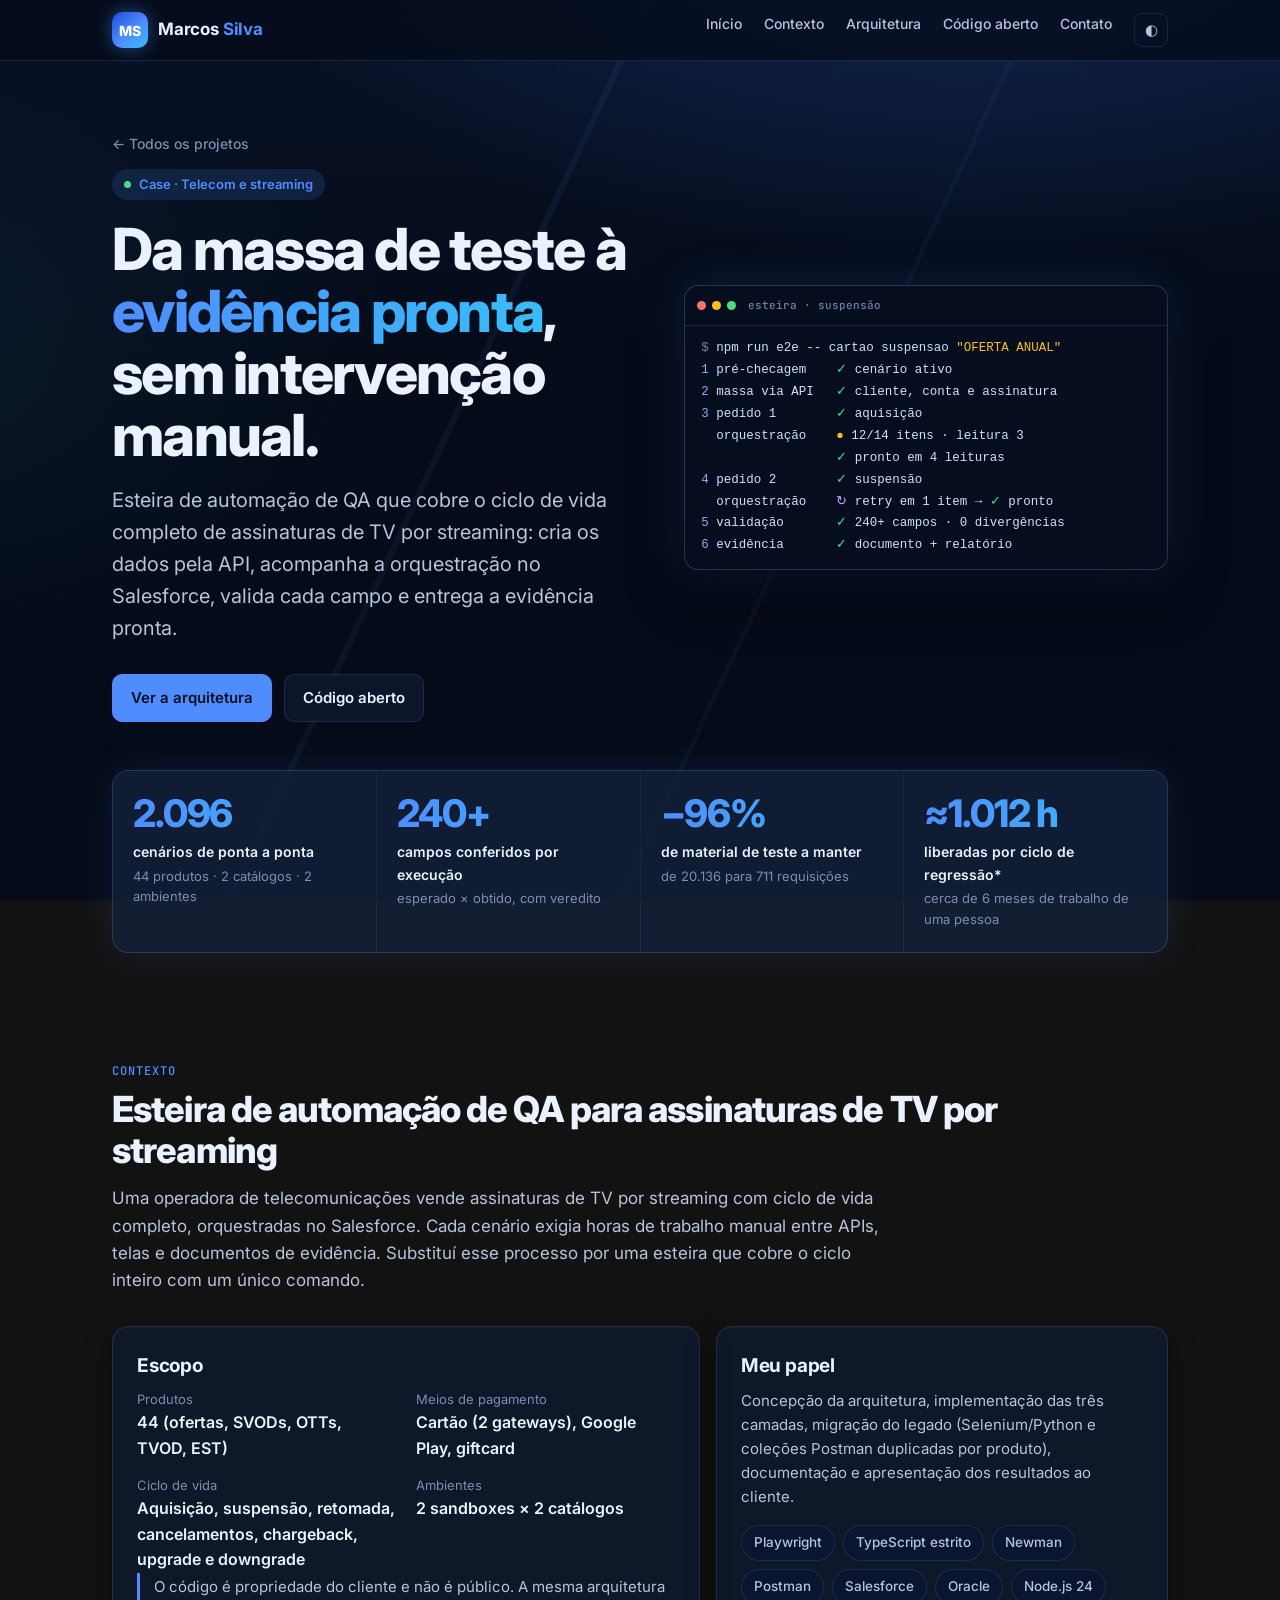
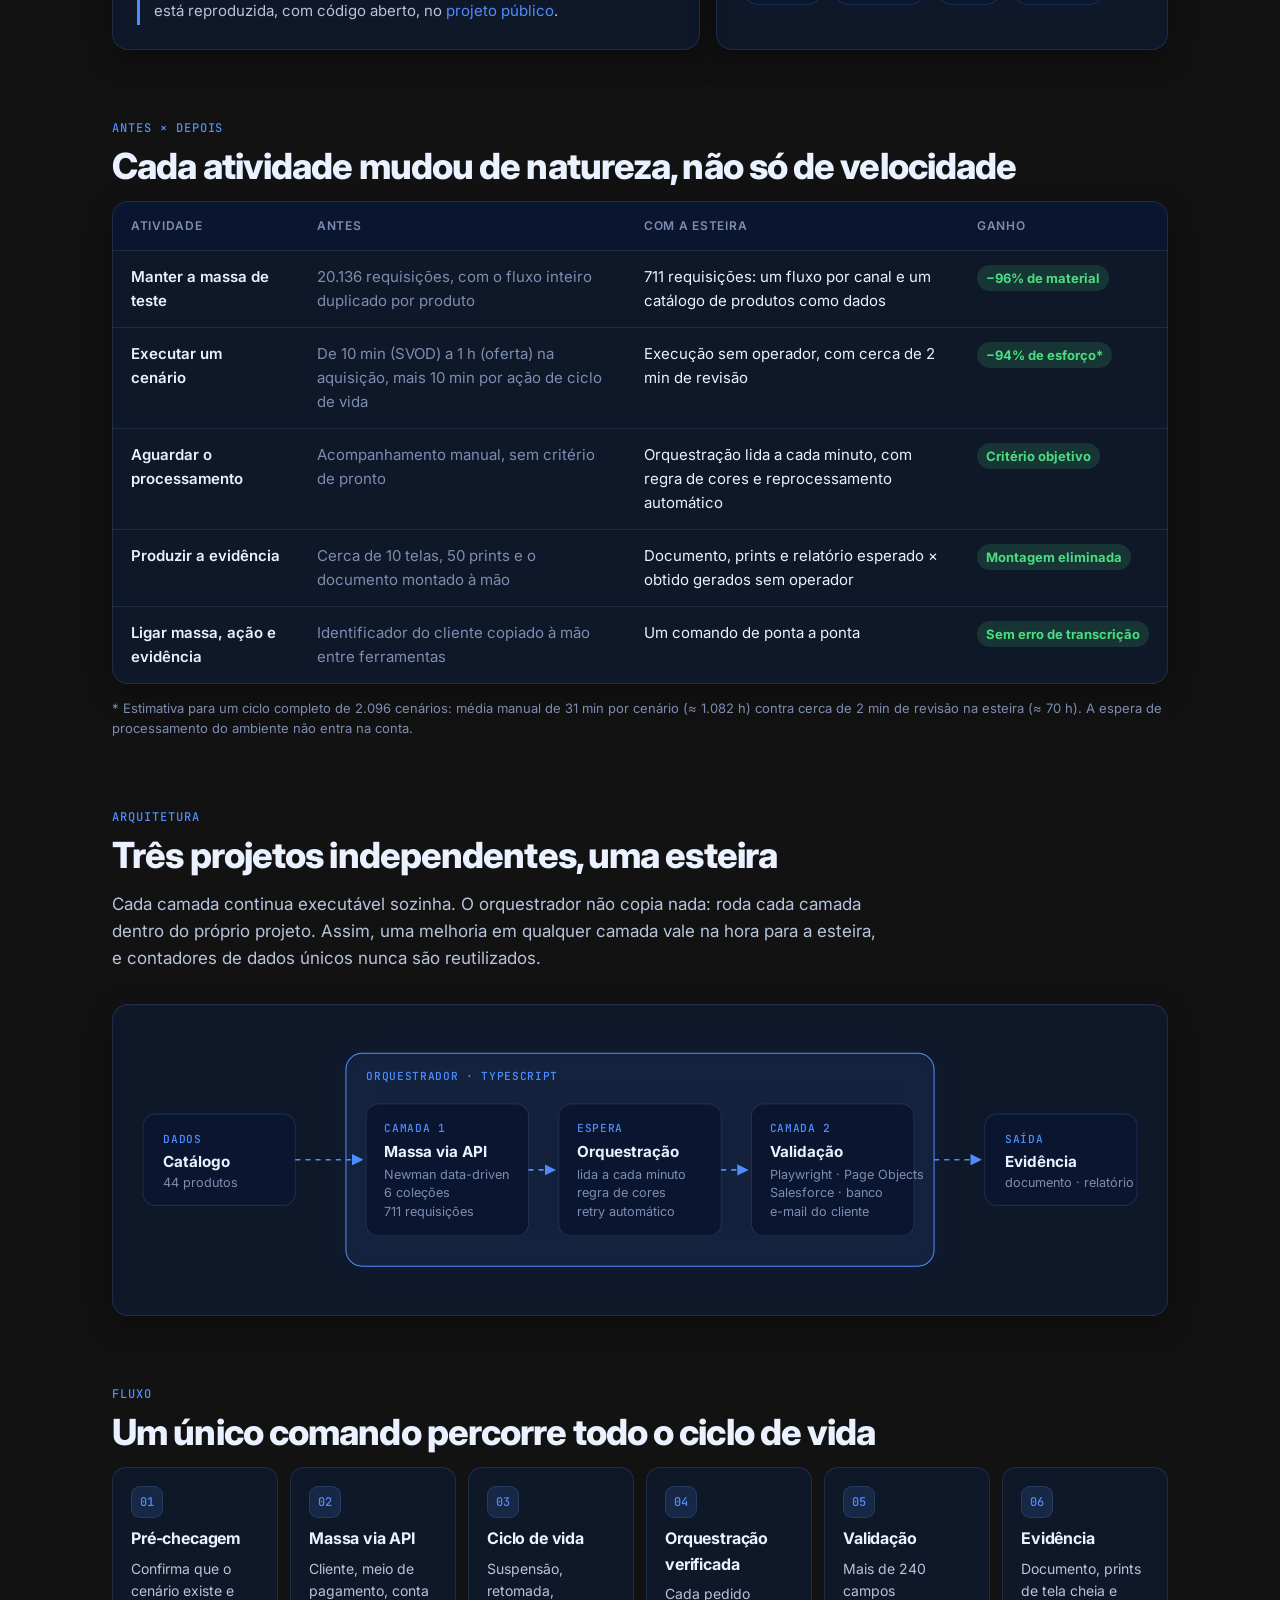
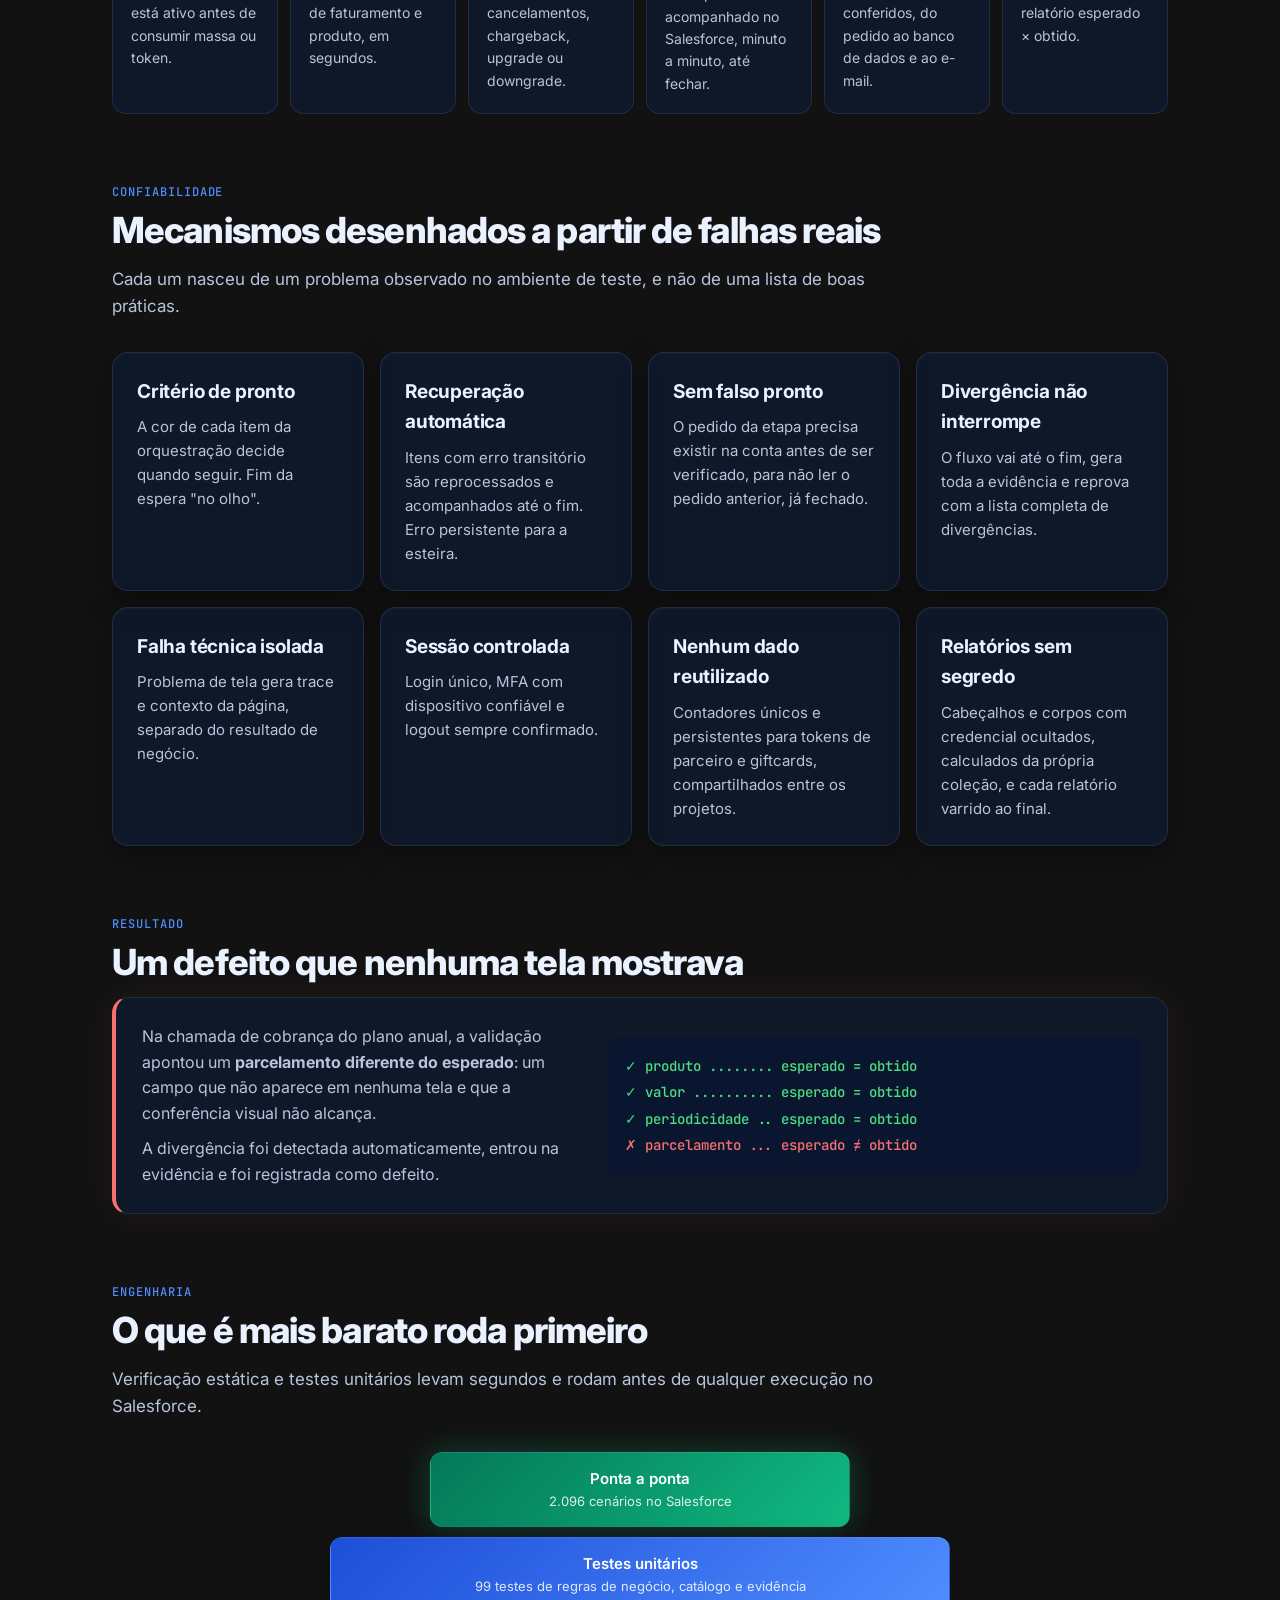
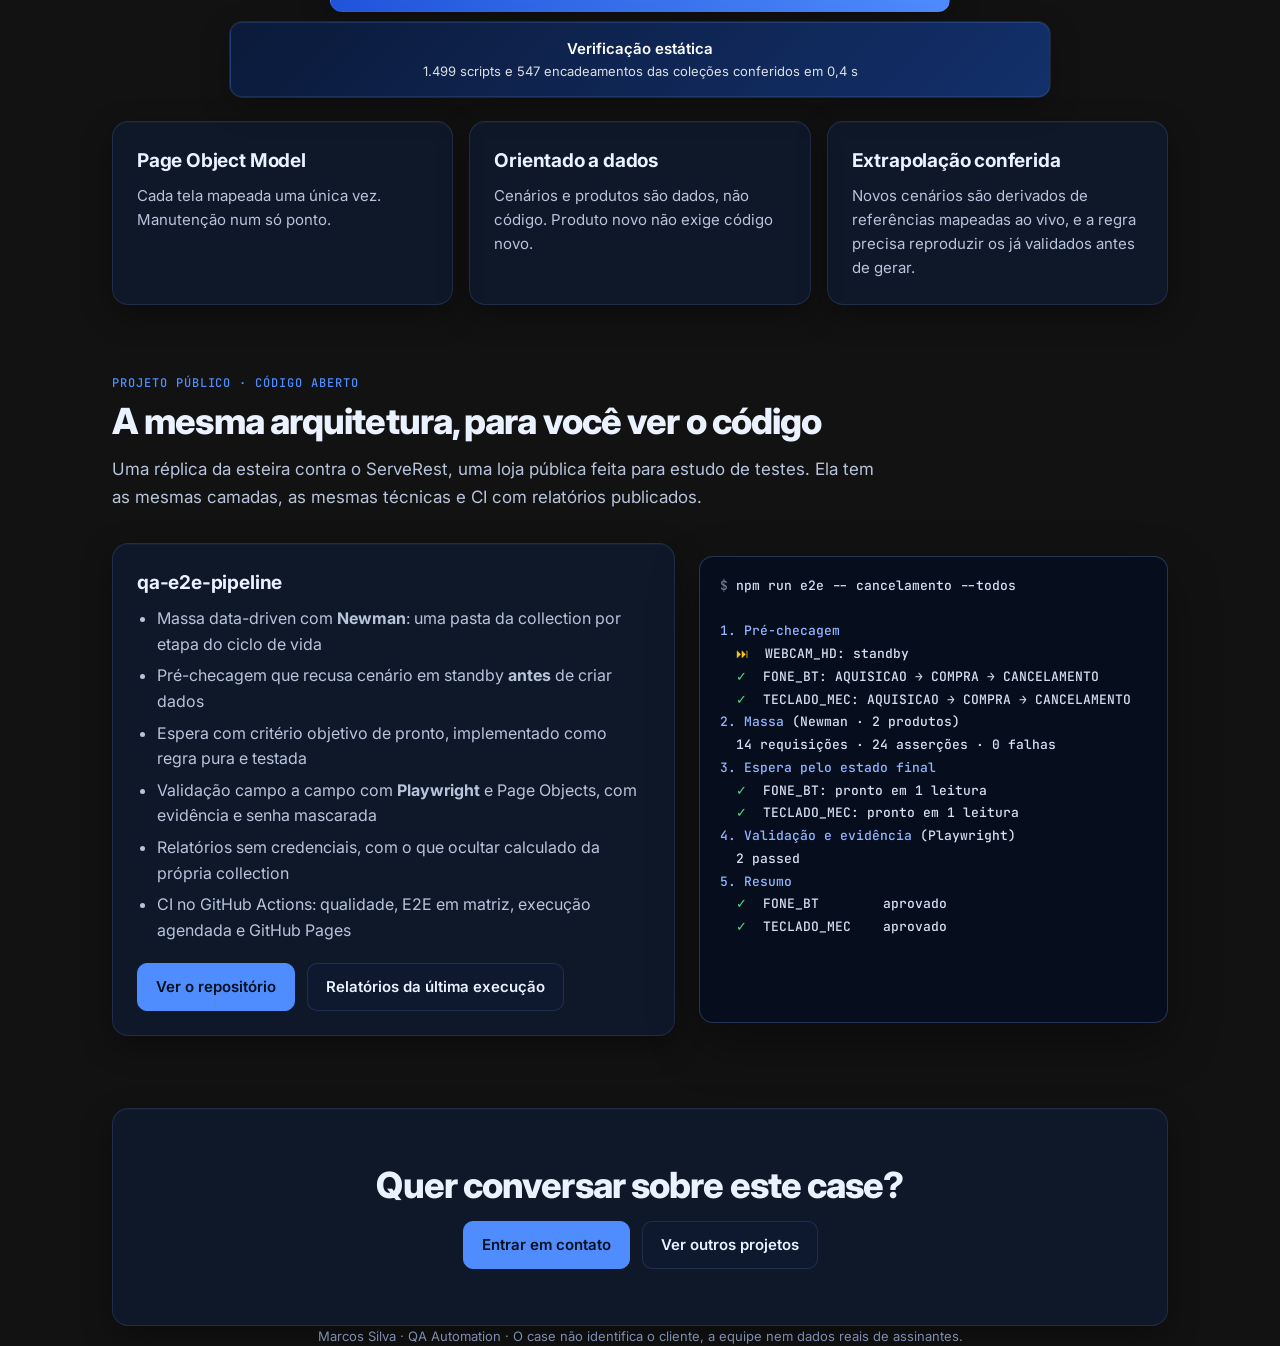
==== commit 07a3cb8c: "Página do case no novo visual: topo com a esteira rodando, animações, diagrama animado e navegação i" ====
--- a/case/esteira-qa.html
+++ b/case/esteira-qa.html
@@ -2,8 +2,11 @@
 <html lang="pt-BR">
 <head>
 <meta charset="utf-8">
-<meta name="viewport" content="width=device-width, initial-scale=1">
+<meta name="viewport" content="width=device-width, initial-scale=1, viewport-fit=cover">
 <title>Case · Esteira de QA</title>
+<meta name="theme-color" content="#050b18">
+<meta property="og:image" content="https://marcossilva-qa.github.io/assets/projetos/case.jpg">
+<link rel="icon" href="data:image/svg+xml,%3Csvg xmlns='http://www.w3.org/2000/svg' viewBox='0 0 64 64'%3E%3Cdefs%3E%3ClinearGradient id='g' x1='0' y1='0' x2='1' y2='1'%3E%3Cstop offset='0' stop-color='%231d4ed8'/%3E%3Cstop offset='1' stop-color='%2338bdf8'/%3E%3C/linearGradient%3E%3C/defs%3E%3Crect width='64' height='64' rx='16' fill='url(%23g)'/%3E%3Ctext x='32' y='42' font-family='Arial' font-weight='800' font-size='26' fill='white' text-anchor='middle'%3EMS%3C/text%3E%3C/svg%3E">
 <meta name="description" content="Portfólio de Marcos Silva, Senior QA Engineer: automação de testes de ponta a ponta com Playwright, TypeScript, Newman e Salesforce.">
 <meta property="og:title" content="Marcos Silva · QA Automation">
 <meta property="og:description" content="Da massa de teste pela API à evidência pronta na interface, sem intervenção manual.">
@@ -12,18 +15,21 @@
 <link href="https://fonts.googleapis.com/css2?family=Inter:wght@400;500;600;700;800&family=JetBrains+Mono:wght@500&display=swap" rel="stylesheet">
 <link rel="stylesheet" href="../assets/estilo.css">
 <script>
+  document.documentElement.classList.add('js');
   try { const t = localStorage.getItem('tema'); if (t) document.documentElement.dataset.theme = t } catch (e) {}
 </script>
 </head>
-<body>
+<body class="home case">
 
 <nav class="topo">
   <div class="wrap">
     <a class="marca" href="../"><span class="logo">MS</span><span>Marcos <em>Silva</em></span></a>
     <ul>
-      <li><a href="../#projetos">Projetos</a></li>
+      <li><a href="../">Início</a></li>
+      <li><a href="#case">Contexto</a></li>
+      <li><a href="#arquitetura">Arquitetura</a></li>
       <li><a href="#projeto">Código aberto</a></li>
-      <li class="sempre"><a href="../#contato">Contato</a></li>
+      <li><a href="../#contato">Contato</a></li>
       <li class="sempre"><button class="tema" id="tema" aria-label="Alternar tema claro/escuro">◐</button></li>
     </ul>
   </div>
@@ -32,12 +38,33 @@
 <main class="wrap">
 
   <header class="hero">
-    <a class="voltar" href="../#projetos">← Todos os projetos</a>
-    <span class="cargo">Case · Telecom e streaming</span>
-    <h1>Da massa de teste à evidência pronta, sem intervenção manual.</h1>
-    <p class="lead">Esteira de automação de QA que cobre o ciclo de vida completo de assinaturas de TV por streaming: cria os dados pela API, acompanha a orquestração no Salesforce, valida cada campo e entrega a evidência pronta.</p>
-
-    <div class="kpis" aria-label="Resultados do case">
+    <div class="topo-case">
+      <div class="revelar">
+        <a class="voltar" href="../#projetos">← Todos os projetos</a>
+        <span class="cargo">Case · Telecom e streaming</span>
+        <h1>Da massa de teste à <span class="grad">evidência pronta</span>, sem intervenção manual.</h1>
+        <p class="lead">Esteira de automação de QA que cobre o ciclo de vida completo de assinaturas de TV por streaming: cria os dados pela API, acompanha a orquestração no Salesforce, valida cada campo e entrega a evidência pronta.</p>
+        <div class="acoes">
+          <a class="btn primario" href="#arquitetura">Ver a arquitetura</a>
+          <a class="btn" href="https://github.com/marcossilva-qa/qa-e2e-pipeline">Código aberto</a>
+        </div>
+      </div>
+      <div class="janela execucao-case revelar" aria-label="Exemplo ilustrativo de uma execução da esteira">
+        <div class="barra"><i></i><i></i><i></i>esteira · suspensão</div>
+<pre><span class="c">$</span> npm run e2e -- cartao suspensao <span class="s">"OFERTA ANUAL"</span>
+<span class="a">1</span> pré-checagem    <span class="v">✓</span> cenário ativo
+<span class="a">2</span> massa via API   <span class="v">✓</span> cliente, conta e assinatura
+<span class="a">3</span> pedido 1        <span class="v">✓</span> aquisição
+  orquestração    <span class="s">●</span> 12/14 itens · leitura 3
+                  <span class="v">✓</span> pronto em 4 leituras
+<span class="a">4</span> pedido 2        <span class="v">✓</span> suspensão
+  orquestração    <span class="k">↻</span> retry em 1 item → <span class="v">✓</span> pronto
+<span class="a">5</span> validação       <span class="v">✓</span> 240+ campos · 0 divergências
+<span class="a">6</span> evidência       <span class="v">✓</span> documento + relatório</pre>
+      </div>
+    </div>
+
+    <div class="kpis revelar" aria-label="Resultados do case">
       <div class="kpi"><b>2.096</b><span>cenários de ponta a ponta</span><small>44 produtos · 2 catálogos · 2 ambientes</small></div>
       <div class="kpi"><b>240+</b><span>campos conferidos por execução</span><small>esperado × obtido, com veredito</small></div>
       <div class="kpi"><b>−96%</b><span>de material de teste a manter</span><small>de 20.136 para 711 requisições</small></div>
@@ -46,7 +73,7 @@
   </header>
 
   <!-- ─────────────────────────── CASE ─────────────────────────── -->
-  <section id="case">
+  <section id="case" class="revelar">
     <p class="rotulo">Contexto</p>
     <h2>Esteira de automação de QA para assinaturas de TV por streaming</h2>
     <p class="sub">Uma operadora de telecomunicações vende assinaturas de TV por streaming com ciclo de vida completo, orquestradas no Salesforce. Cada cenário exigia horas de trabalho manual entre APIs, telas e documentos de evidência. Substituí esse processo por uma esteira que cobre o ciclo inteiro com um único comando.</p>
@@ -72,7 +99,7 @@
     </div>
   </section>
 
-  <section>
+  <section class="revelar">
     <p class="rotulo">Antes × depois</p>
     <h2>Cada atividade mudou de natureza, não só de velocidade</h2>
     <div class="tabela-wrap">
@@ -90,7 +117,7 @@
     <p class="nota">* Estimativa para um ciclo completo de 2.096 cenários: média manual de 31 min por cenário (≈ 1.082 h) contra cerca de 2 min de revisão na esteira (≈ 70 h). A espera de processamento do ambiente não entra na conta.</p>
   </section>
 
-  <section>
+  <section id="arquitetura" class="revelar">
     <p class="rotulo">Arquitetura</p>
     <h2>Três projetos independentes, uma esteira</h2>
     <p class="sub">Cada camada continua executável sozinha. O orquestrador não copia nada: roda cada camada dentro do próprio projeto. Assim, uma melhoria em qualquer camada vale na hora para a esteira, e contadores de dados únicos nunca são reutilizados.</p>
@@ -133,7 +160,7 @@
     </div>
   </section>
 
-  <section>
+  <section class="revelar">
     <p class="rotulo">Fluxo</p>
     <h2>Um único comando percorre todo o ciclo de vida</h2>
     <div class="passos">
@@ -146,7 +173,7 @@
     </div>
   </section>
 
-  <section>
+  <section class="revelar">
     <p class="rotulo">Confiabilidade</p>
     <h2>Mecanismos desenhados a partir de falhas reais</h2>
     <p class="sub">Cada um nasceu de um problema observado no ambiente de teste, e não de uma lista de boas práticas.</p>
@@ -162,7 +189,7 @@
     </div>
   </section>
 
-  <section>
+  <section class="revelar">
     <p class="rotulo">Resultado</p>
     <h2>Um defeito que nenhuma tela mostrava</h2>
     <div class="defeito">
@@ -179,7 +206,7 @@
     </div>
   </section>
 
-  <section>
+  <section class="revelar">
     <p class="rotulo">Engenharia</p>
     <h2>O que é mais barato roda primeiro</h2>
     <p class="sub">Verificação estática e testes unitários levam segundos e rodam antes de qualquer execução no Salesforce.</p>
@@ -196,7 +223,7 @@
   </section>
 
   <!-- ─────────────────────────── PROJETO PÚBLICO ─────────────────────────── -->
-  <section id="projeto">
+  <section id="projeto" class="revelar">
     <p class="rotulo">Projeto público · código aberto</p>
     <h2>A mesma arquitetura, para você ver o código</h2>
     <p class="sub">Uma réplica da esteira contra o ServeRest, uma loja pública feita para estudo de testes. Ela tem as mesmas camadas, as mesmas técnicas e CI com relatórios publicados.</p>
@@ -235,7 +262,7 @@
     </div>
   </section>
 
-  <section>
+  <section class="revelar">
     <div class="card contato">
       <h2>Quer conversar sobre este case?</h2>
       <div class="acoes"><a class="btn primario" href="../#contato">Entrar em contato</a><a class="btn" href="../#projetos">Ver outros projetos</a></div>
@@ -245,6 +272,13 @@
 </main>
 
 <footer class="wrap">Marcos Silva · QA Automation · O case não identifica o cliente, a equipe nem dados reais de assinantes.</footer>
+
+<nav class="tabbar" aria-label="Navegação">
+  <a href="../"><svg viewBox="0 0 24 24"><path d="M3 11 12 4l9 7M5 10v10h14V10"/></svg>Início</a>
+  <a href="#case"><svg viewBox="0 0 24 24"><path d="M4 5h16v14H4zM8 9h8M8 13h5"/></svg>Case</a>
+  <a href="#projeto"><svg viewBox="0 0 24 24"><path d="M8 7 3 12l5 5M16 7l5 5-5 5"/></svg>Código</a>
+  <a href="../#contato"><svg viewBox="0 0 24 24"><rect x="3" y="5" width="18" height="14" rx="2"/><path d="m3 7 9 6 9-6"/></svg>Contato</a>
+</nav>
 
 <script>
   document.getElementById('tema').addEventListener('click', () => {
@@ -252,6 +286,14 @@
     r.dataset.theme = r.dataset.theme === 'light' ? 'dark' : 'light';
     try { localStorage.setItem('tema', r.dataset.theme) } catch (e) {}
   });
+  // Entrada dos blocos ao rolar a página.
+  const alvos = document.querySelectorAll('.revelar');
+  if ('IntersectionObserver' in window) {
+    const io = new IntersectionObserver((itens) => {
+      for (const it of itens) if (it.isIntersecting) { it.target.classList.add('visivel'); io.unobserve(it.target) }
+    }, { rootMargin: '0px 0px -8% 0px' });
+    alvos.forEach((el) => io.observe(el));
+  } else alvos.forEach((el) => el.classList.add('visivel'));
 </script>
 </body>
 </html>
--- a/assets/estilo.css
+++ b/assets/estilo.css
@@ -249,3 +249,46 @@
 .js .revelar { opacity: 0; transform: translateY(18px); transition: opacity .7s ease, transform .7s ease }
 .js .revelar.visivel { opacity: 1; transform: none }
 @media (prefers-reduced-motion: reduce) { .js .revelar { opacity: 1; transform: none; transition: none } .janela, .disponivel::before { animation: none } }
+
+/* ── página do case ───────────────────────────────────── */
+.topo-case { display: grid; gap: 40px; align-items: center }
+@media (min-width: 1000px) { .topo-case { grid-template-columns: 1.1fr 1fr } }
+.topo-case h1 { max-width: 17ch }
+.topo-case h1 .grad, .kpi b { background: linear-gradient(90deg, var(--accent), var(--accent-2)); -webkit-background-clip: text; background-clip: text; color: transparent }
+.topo-case .voltar { display: block; margin-bottom: 14px }
+.janela.execucao-case { position: relative; font-size: 12.5px; animation: flutuar 8s ease-in-out infinite; box-shadow: 0 20px 60px rgba(0, 0, 0, .45), 0 0 50px rgba(79, 141, 255, .18) }
+@media (max-width: 999px) { .janela.execucao-case { animation: none } }
+@media (max-width: 759px) { .janela.execucao-case { display: none } }
+
+/* KPIs com brilho */
+.kpis { background: var(--line); box-shadow: 0 0 40px rgba(79, 141, 255, .12) }
+.kpi { transition: background .2s } .kpi:hover { background: var(--surface-2) }
+
+/* cards e passos com o mesmo brilho da home */
+.case .card, .case .passo { transition: border-color .2s, box-shadow .2s, transform .2s }
+.case .card:hover, .case .passo:hover { border-color: var(--accent); box-shadow: var(--glow); transform: translateY(-3px) }
+.case .contato:hover { transform: none }
+.passo { position: relative; background: var(--surface) }
+.passo::before { display: inline-grid; place-items: center; width: 30px; height: 30px; border-radius: 9px; background: var(--accent-soft); border: 1px solid var(--line); font-size: 12px }
+
+/* diagrama: caixas com brilho e setas em movimento */
+.diagrama .caixa { fill: var(--surface-2); stroke: var(--line) }
+.diagrama .caixa.forte { fill: rgba(79, 141, 255, .07); stroke: var(--accent); filter: drop-shadow(0 0 14px rgba(79, 141, 255, .35)) }
+.diagrama .seta { stroke: var(--accent); stroke-dasharray: 5 5; animation: fluxo 1.1s linear infinite }
+.diagrama .ponta { fill: var(--accent) }
+@keyframes fluxo { to { stroke-dashoffset: -10 } }
+
+/* tabela antes × depois */
+.tabela tbody tr { transition: background .15s } .tabela tbody tr:hover { background: var(--accent-soft) }
+
+/* pirâmide de testes */
+.piramide div { border: 1px solid var(--line); box-shadow: 0 10px 30px rgba(0, 0, 0, .25) }
+.piramide .p1 { background: linear-gradient(135deg, #047857, #10b981); box-shadow: 0 0 30px rgba(16, 185, 129, .3) }
+.piramide .p2 { background: linear-gradient(135deg, #1d4ed8, #4f8dff) }
+.piramide .p3 { background: linear-gradient(135deg, #0b1a3a, #13306b); outline: none }
+:root[data-theme="light"] .piramide .p3 { background: linear-gradient(135deg, #1e293b, #334155) }
+
+/* defeito e terminal do projeto */
+.defeito { background: var(--surface); box-shadow: 0 0 40px rgba(248, 113, 113, .08) }
+.terminal { background: rgba(6, 14, 32, .93); border-color: rgba(120, 155, 230, .28); box-shadow: 0 20px 50px rgba(0, 0, 0, .35) }
+@media (prefers-reduced-motion: reduce) { .diagrama .seta, .janela.execucao-case { animation: none } }
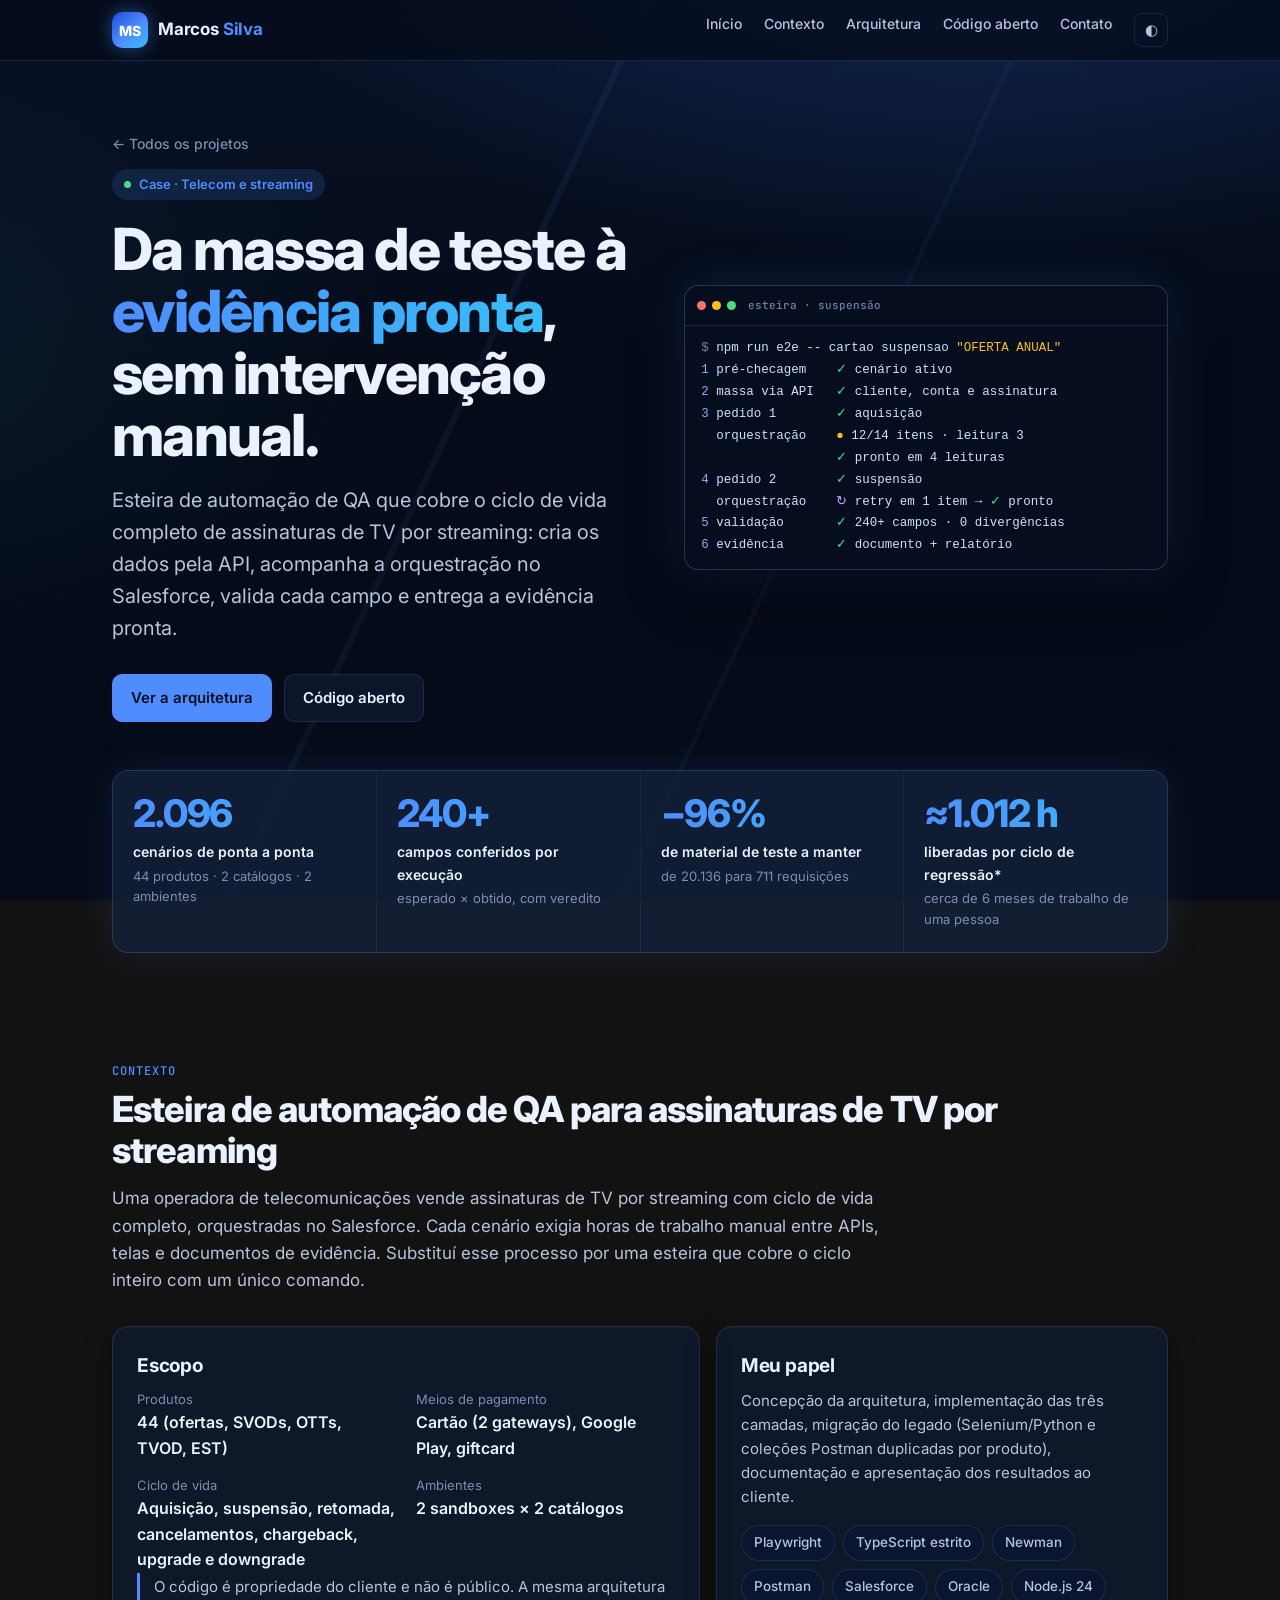
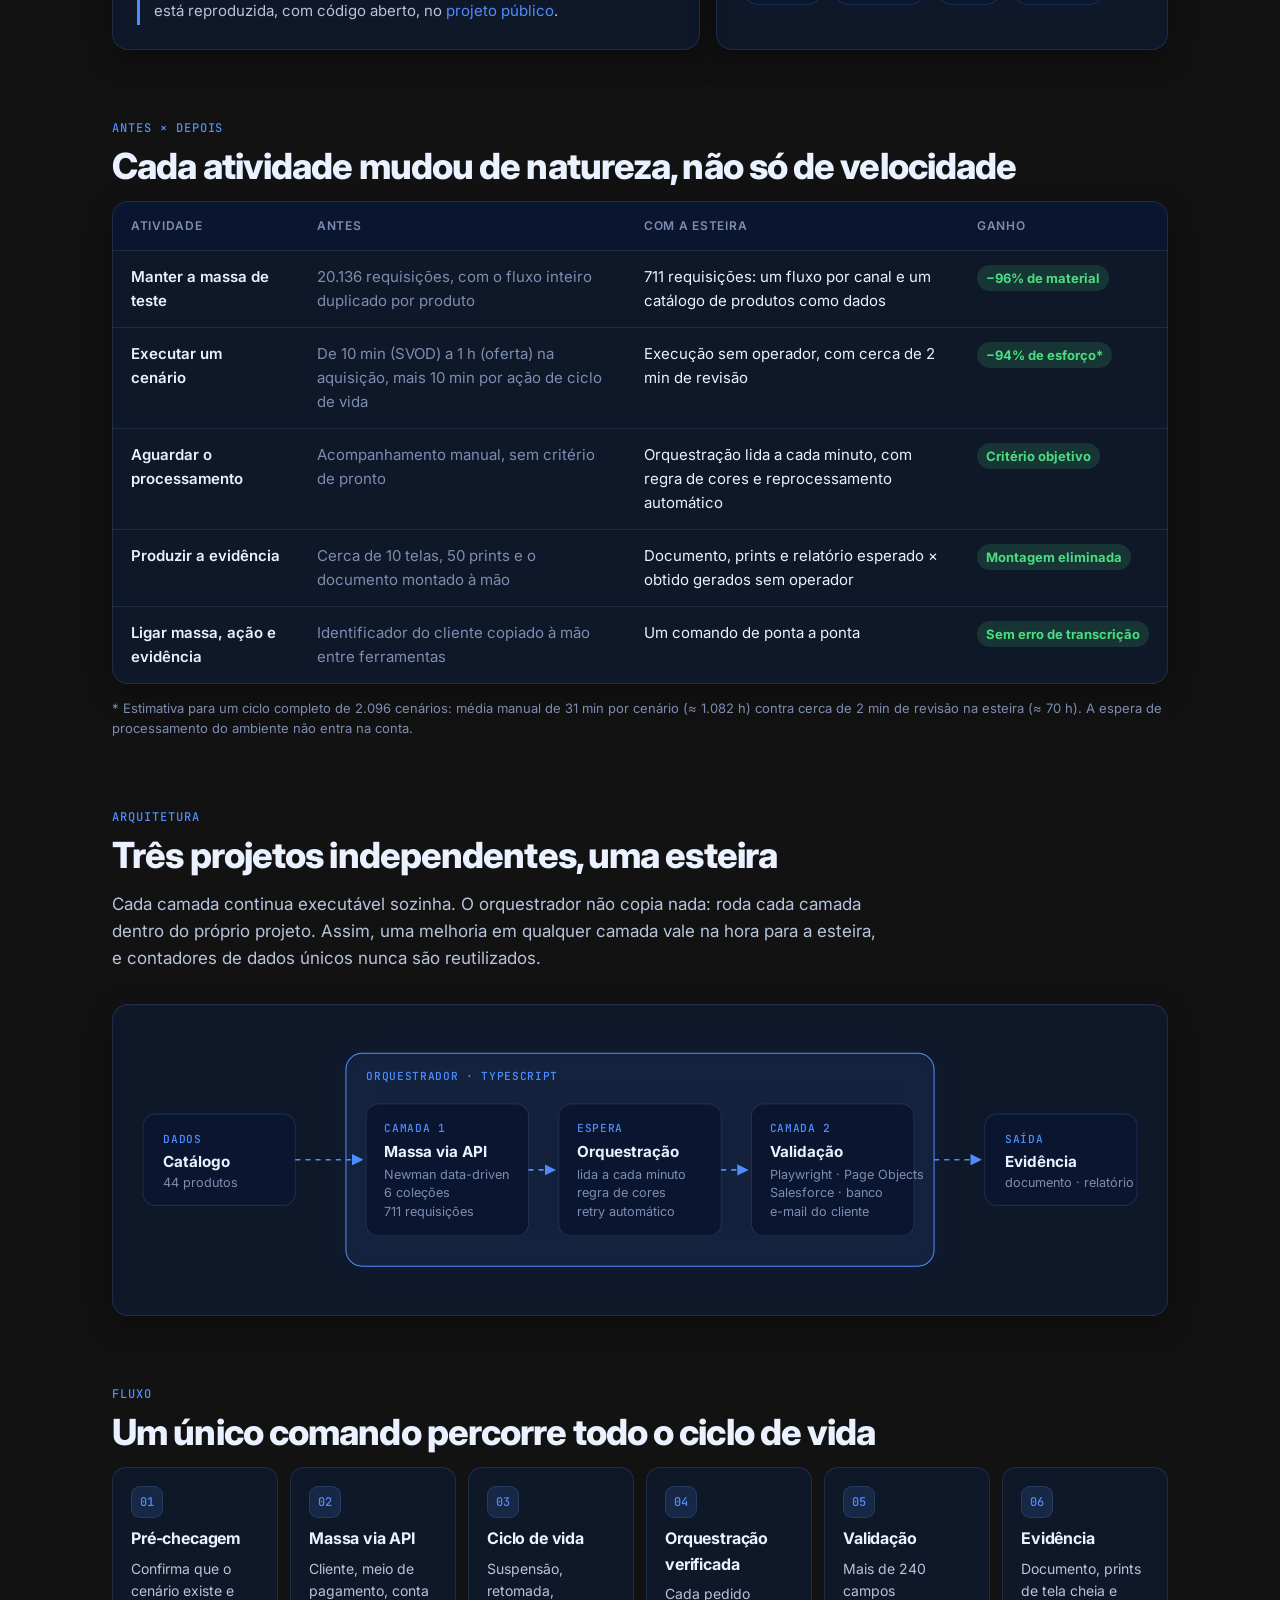
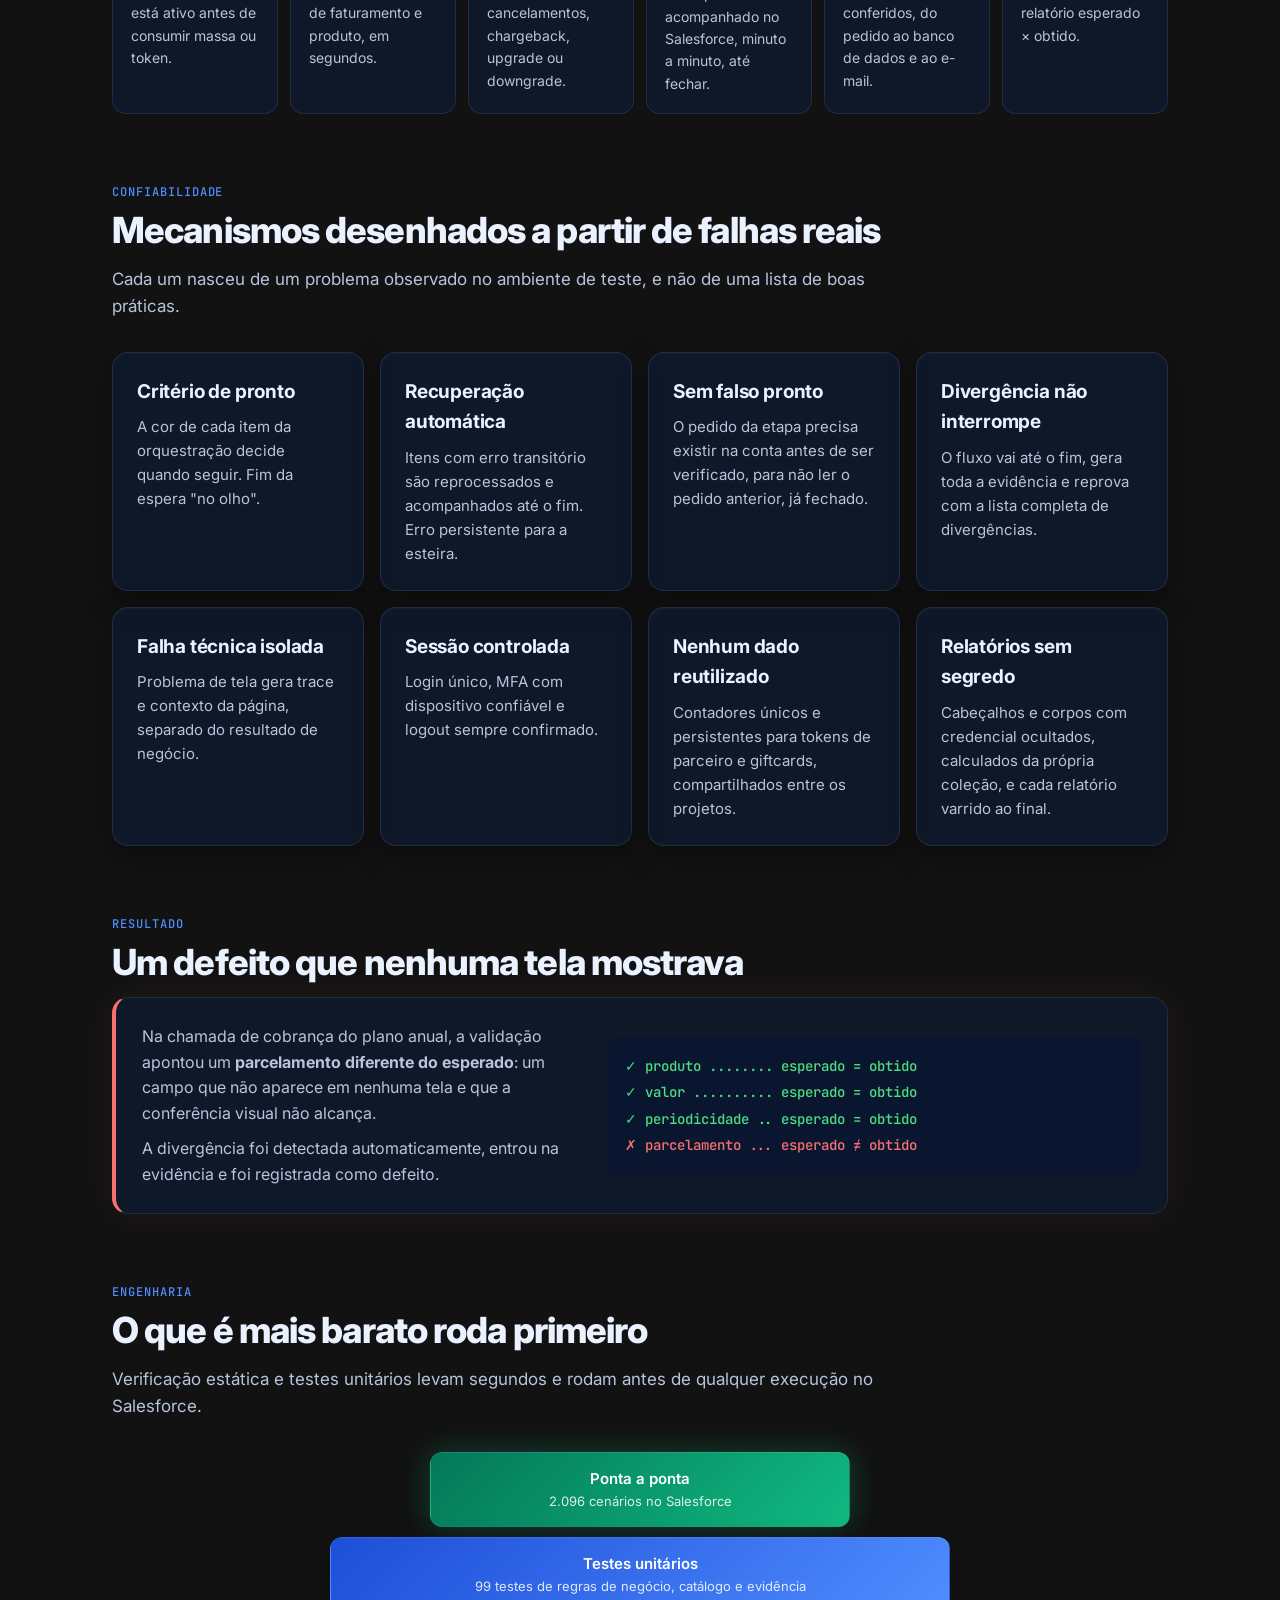
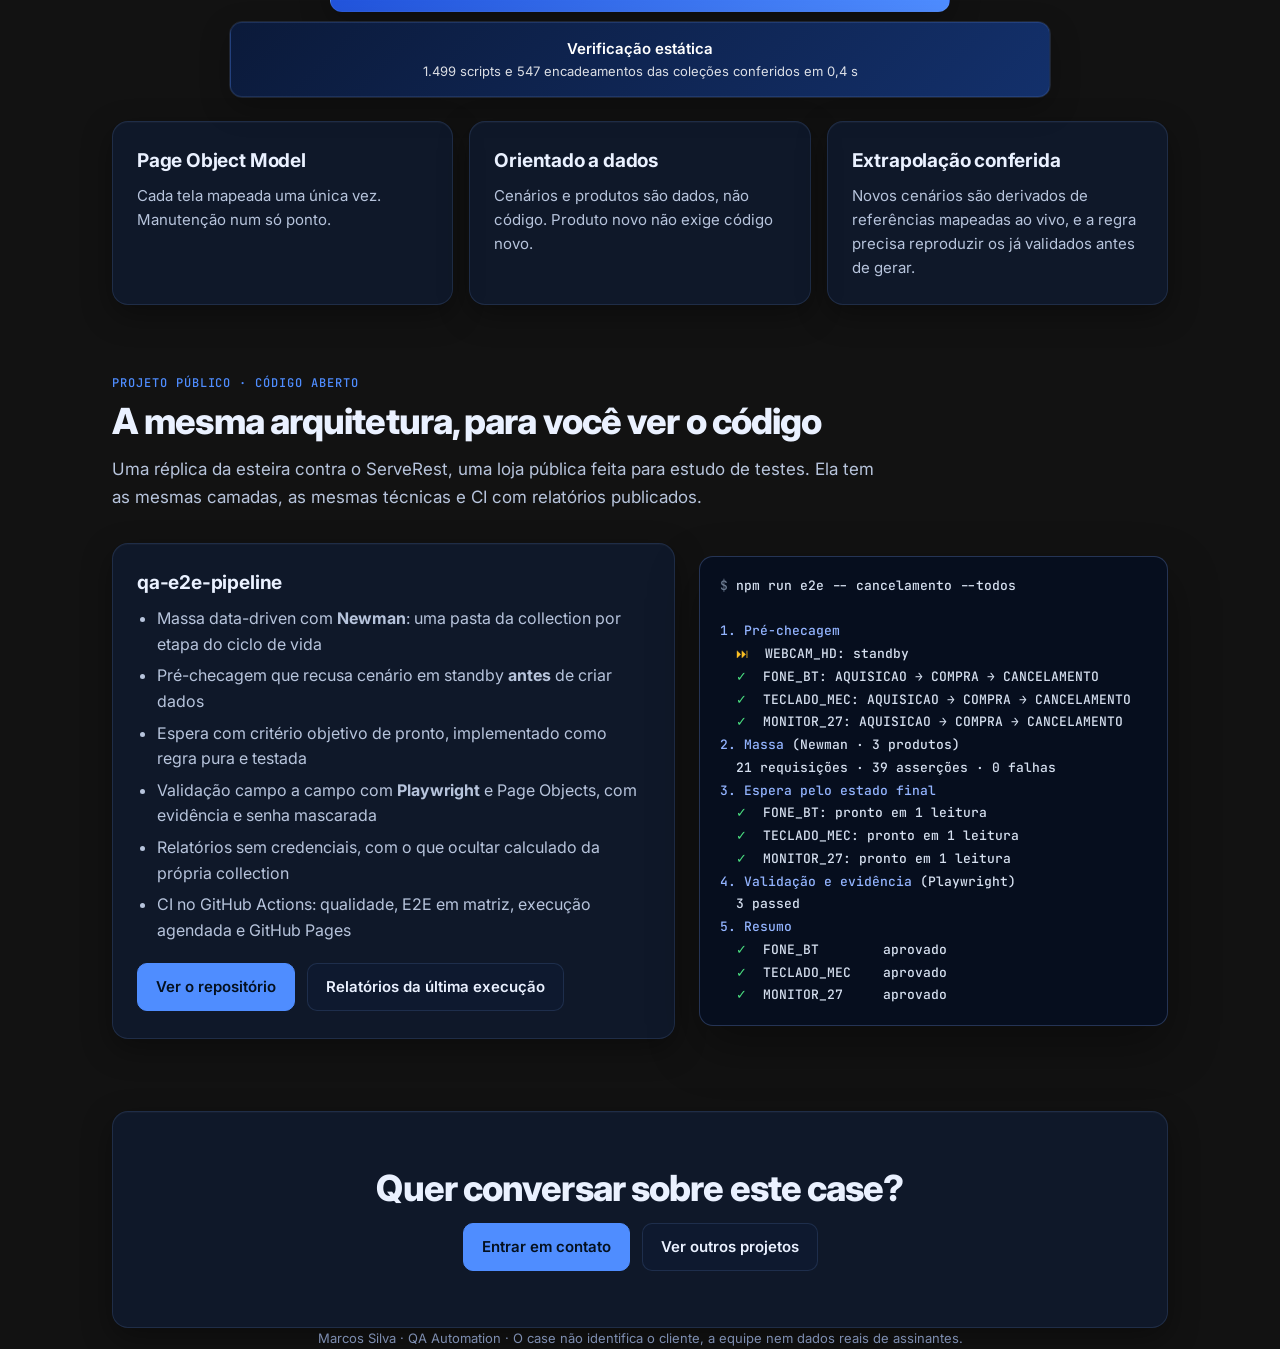
==== commit 000d8766: "Terminais do site com os números reais da execução (3 produtos, 39 asserções)" ====
--- a/case/esteira-qa.html
+++ b/case/esteira-qa.html
@@ -249,16 +249,19 @@
   <span class="s">⏭</span>  WEBCAM_HD: standby
   <span class="v">✓</span>  FONE_BT: AQUISICAO → COMPRA → CANCELAMENTO
   <span class="v">✓</span>  TECLADO_MEC: AQUISICAO → COMPRA → CANCELAMENTO
-<span class="a">2. Massa</span> (Newman · 2 produtos)
-  14 requisições · 24 asserções · 0 falhas
+  <span class="v">✓</span>  MONITOR_27: AQUISICAO → COMPRA → CANCELAMENTO
+<span class="a">2. Massa</span> (Newman · 3 produtos)
+  21 requisições · 39 asserções · 0 falhas
 <span class="a">3. Espera pelo estado final</span>
   <span class="v">✓</span>  FONE_BT: pronto em 1 leitura
   <span class="v">✓</span>  TECLADO_MEC: pronto em 1 leitura
+  <span class="v">✓</span>  MONITOR_27: pronto em 1 leitura
 <span class="a">4. Validação e evidência</span> (Playwright)
-  2 passed
+  3 passed
 <span class="a">5. Resumo</span>
   <span class="v">✓</span>  FONE_BT        aprovado
-  <span class="v">✓</span>  TECLADO_MEC    aprovado</pre>
+  <span class="v">✓</span>  TECLADO_MEC    aprovado
+  <span class="v">✓</span>  MONITOR_27     aprovado</pre>
     </div>
   </section>
 
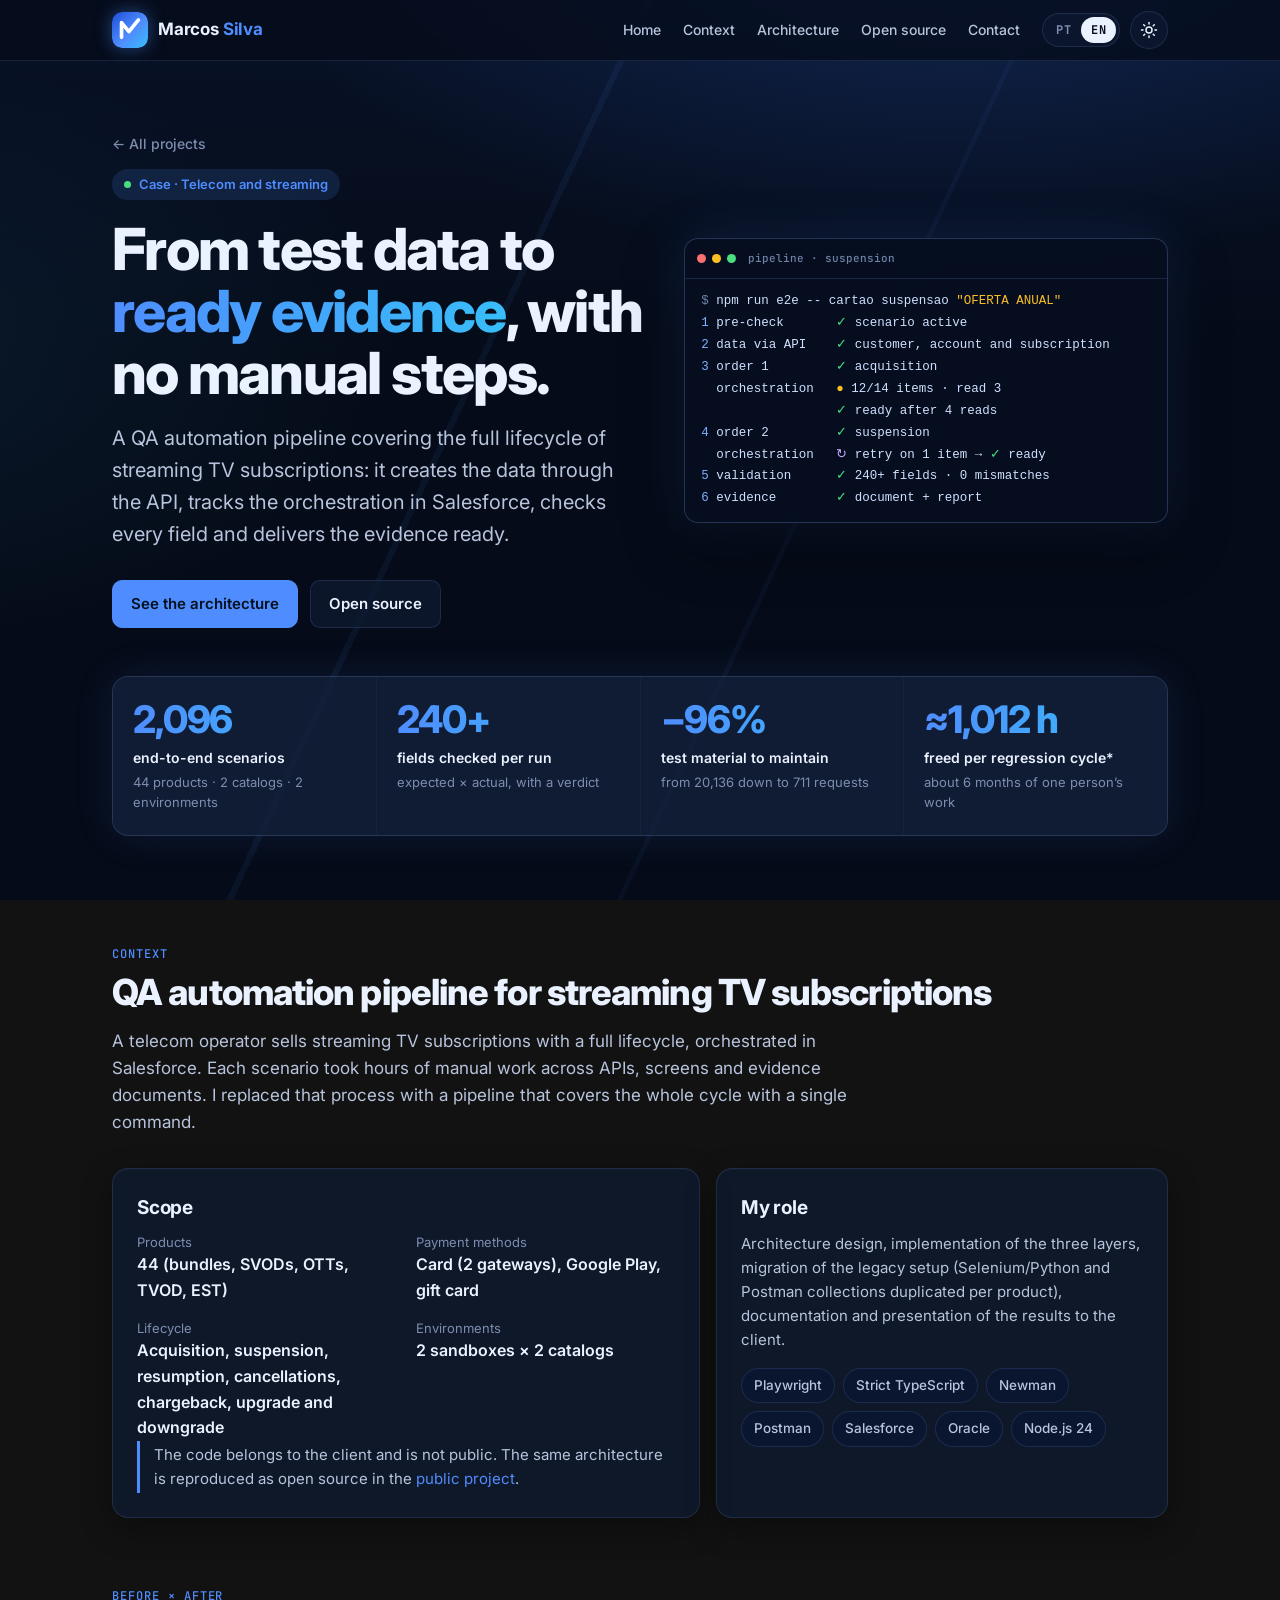
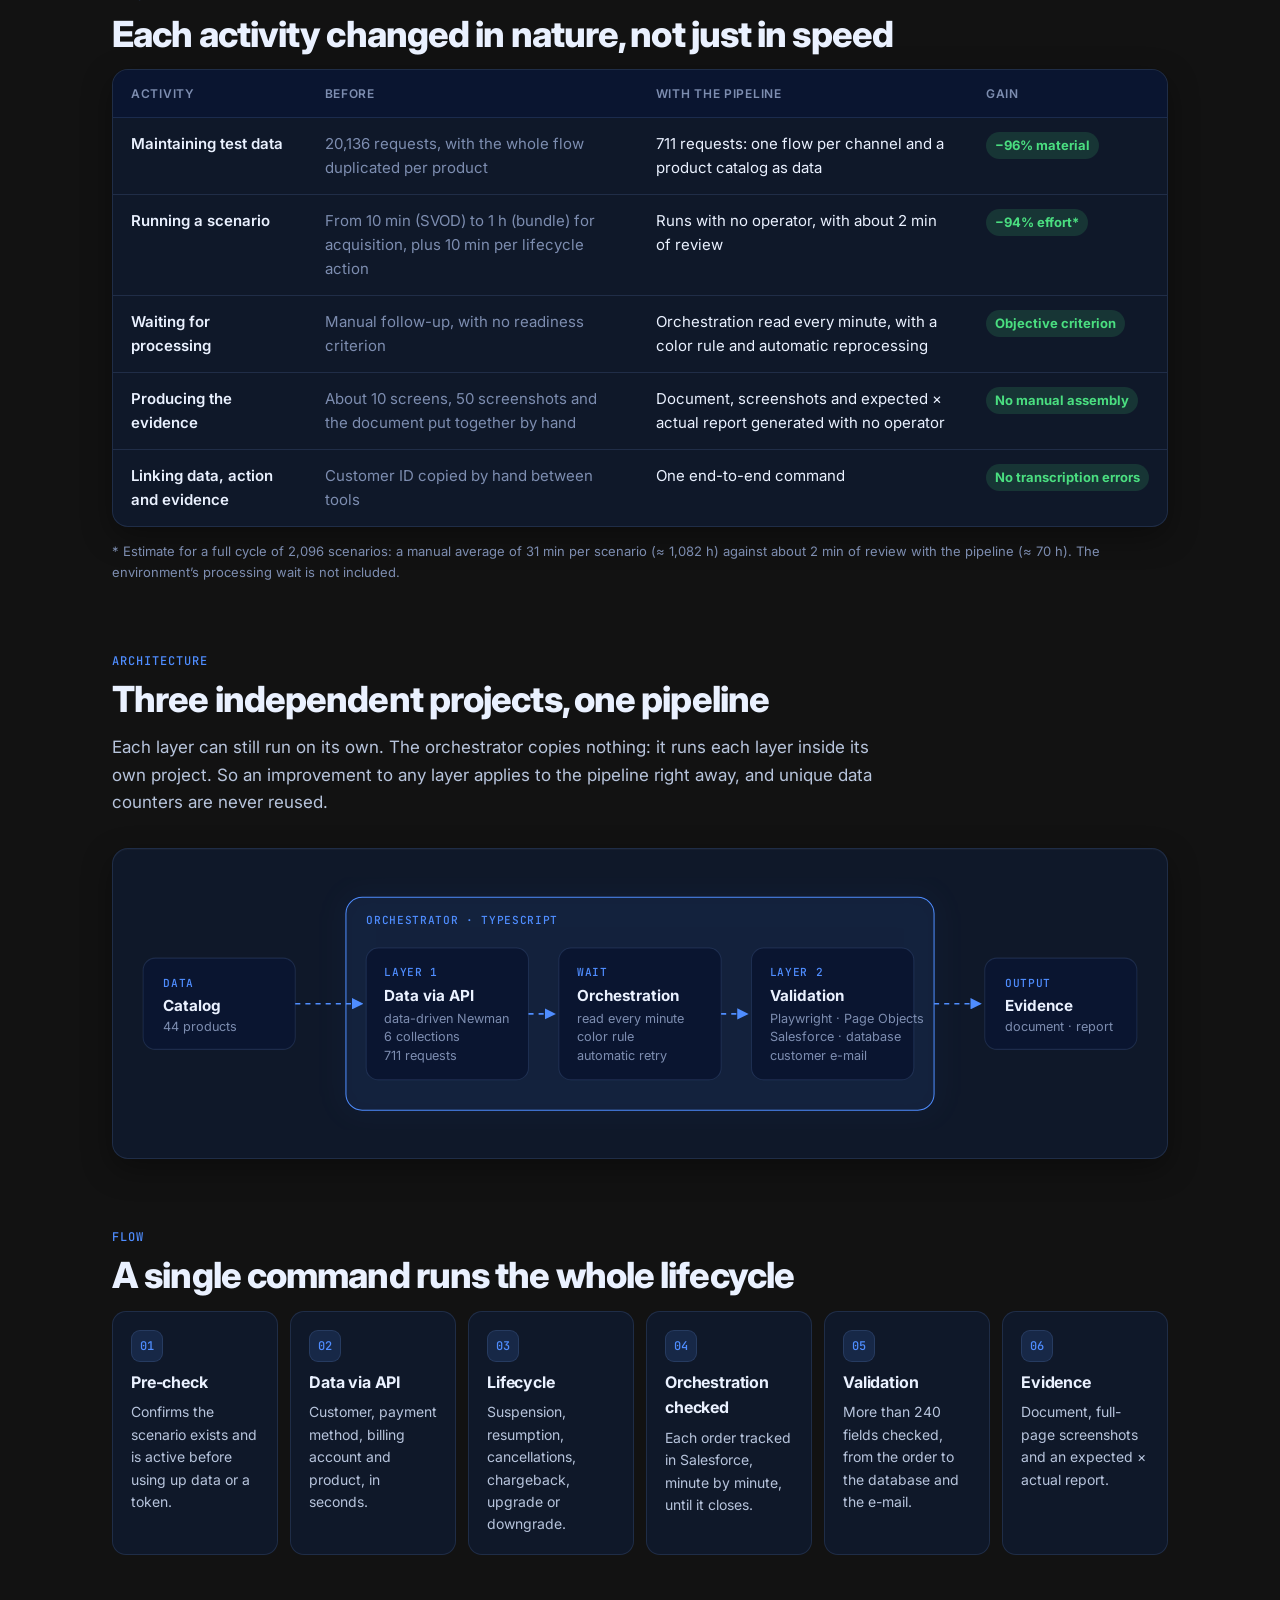
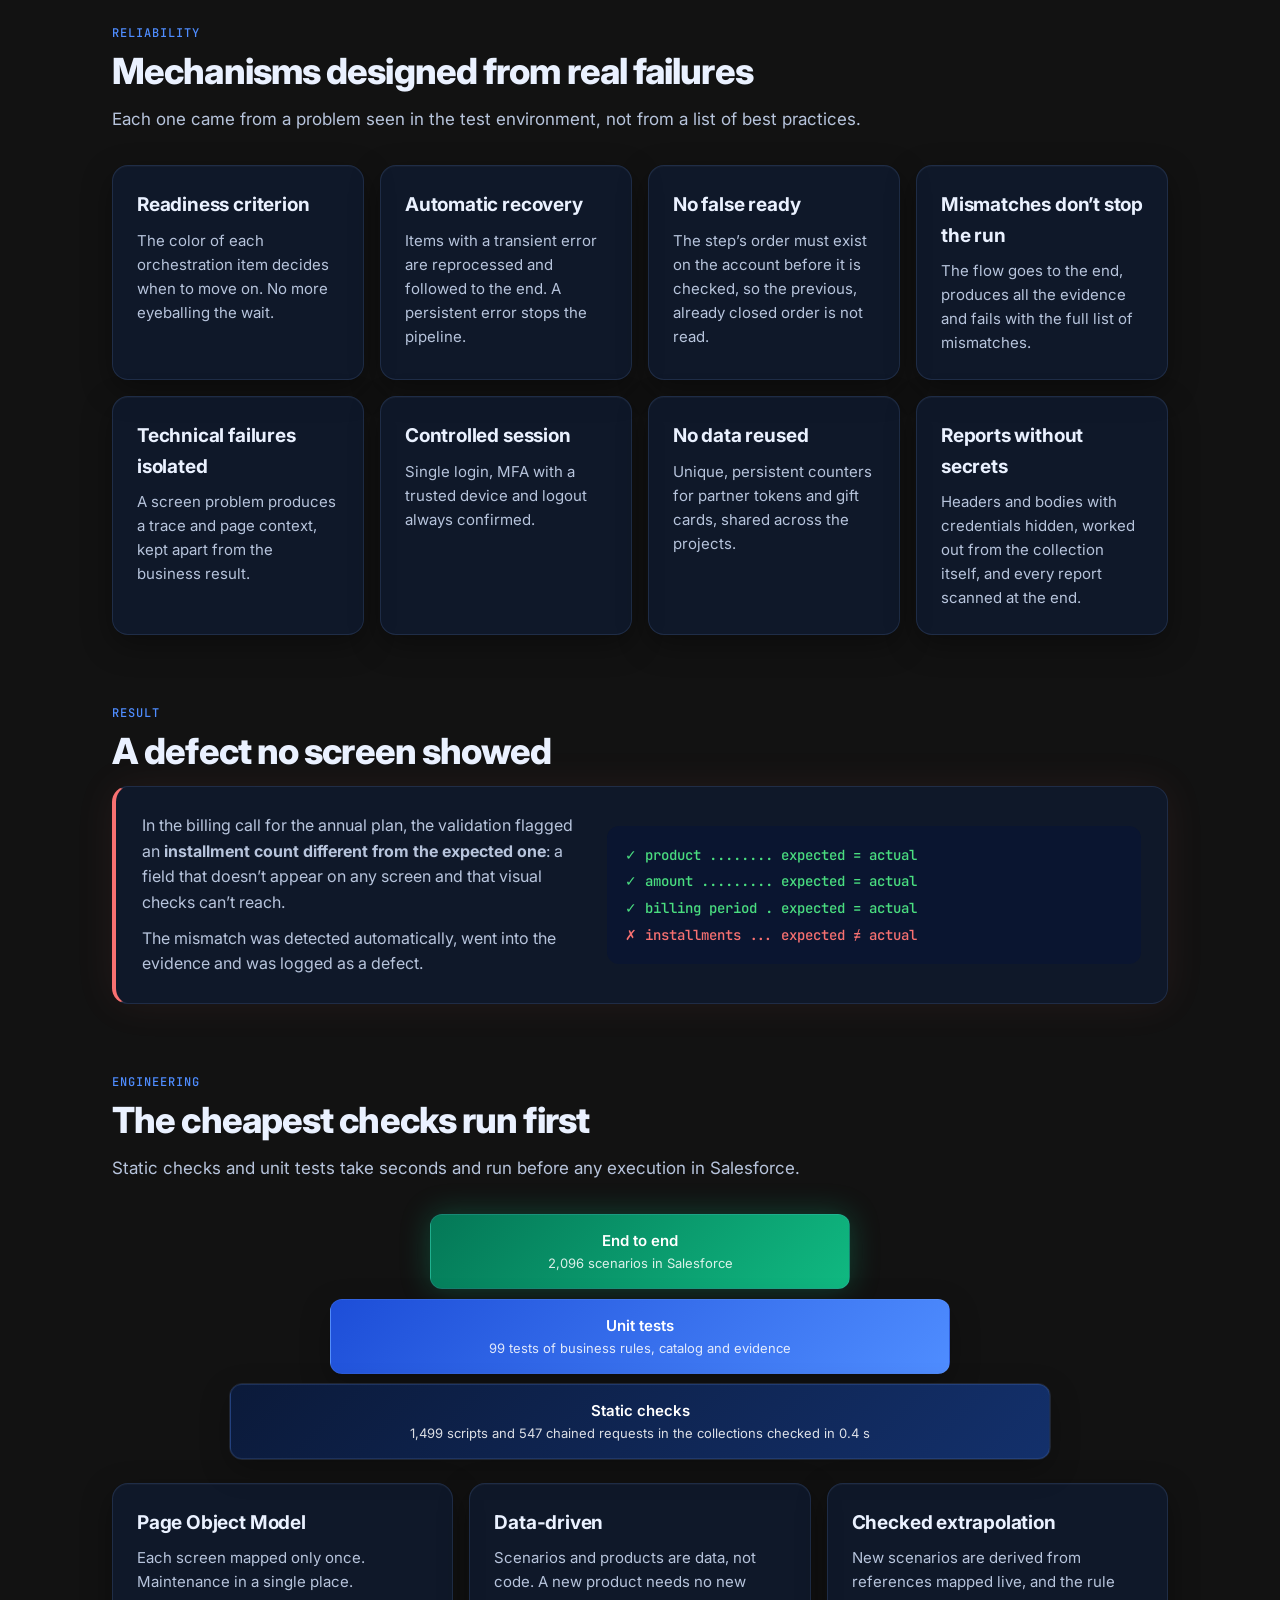
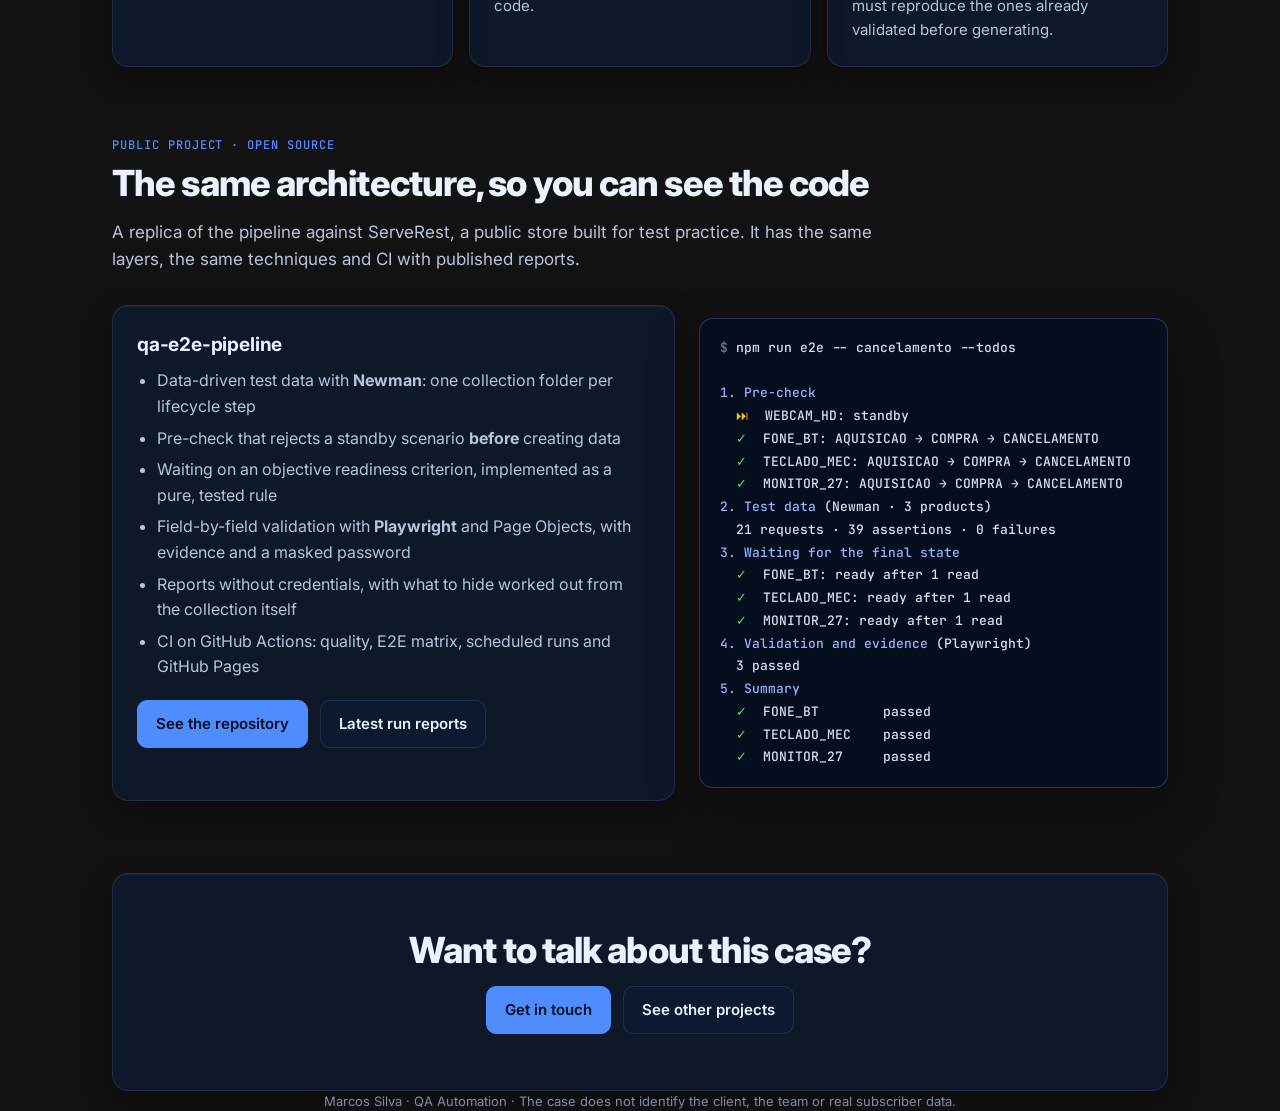
==== commit ed7e1b8f: "Botões de idioma PT/EN e de tema com sol e lua, logo novo e fim do selo de disponibilidade" ====
--- a/case/esteira-qa.html
+++ b/case/esteira-qa.html
@@ -3,11 +3,11 @@
 <head>
 <meta charset="utf-8">
 <meta name="viewport" content="width=device-width, initial-scale=1, viewport-fit=cover">
-<title>Case · Esteira de QA</title>
+<title data-i18n="c.titulo">Case · Esteira de QA</title>
 <meta name="theme-color" content="#050b18">
 <meta property="og:image" content="https://marcossilva-qa.github.io/assets/projetos/case.jpg">
-<link rel="icon" href="data:image/svg+xml,%3Csvg xmlns='http://www.w3.org/2000/svg' viewBox='0 0 64 64'%3E%3Cdefs%3E%3ClinearGradient id='g' x1='0' y1='0' x2='1' y2='1'%3E%3Cstop offset='0' stop-color='%231d4ed8'/%3E%3Cstop offset='1' stop-color='%2338bdf8'/%3E%3C/linearGradient%3E%3C/defs%3E%3Crect width='64' height='64' rx='16' fill='url(%23g)'/%3E%3Ctext x='32' y='42' font-family='Arial' font-weight='800' font-size='26' fill='white' text-anchor='middle'%3EMS%3C/text%3E%3C/svg%3E">
-<meta name="description" content="Portfólio de Marcos Silva, Senior QA Engineer: automação de testes de ponta a ponta com Playwright, TypeScript, Newman e Salesforce.">
+<link rel="icon" href="../assets/favicon.svg" type="image/svg+xml">
+<meta name="description" data-i18n-attr="content:c.meta" content="Portfólio de Marcos Silva, Senior QA Engineer: automação de testes de ponta a ponta com Playwright, TypeScript, Newman e Salesforce.">
 <meta property="og:title" content="Marcos Silva · QA Automation">
 <meta property="og:description" content="Da massa de teste pela API à evidência pronta na interface, sem intervenção manual.">
 <link rel="preconnect" href="https://fonts.googleapis.com">
@@ -23,14 +23,17 @@
 
 <nav class="topo">
   <div class="wrap">
-    <a class="marca" href="../"><span class="logo">MS</span><span>Marcos <em>Silva</em></span></a>
+    <a class="marca" href="../"><img class="logo" src="../assets/logo.svg" alt="" width="36" height="36"><span>Marcos <em>Silva</em></span></a>
     <ul>
-      <li><a href="../">Início</a></li>
-      <li><a href="#case">Contexto</a></li>
-      <li><a href="#arquitetura">Arquitetura</a></li>
-      <li><a href="#projeto">Código aberto</a></li>
-      <li><a href="../#contato">Contato</a></li>
-      <li class="sempre"><button class="tema" id="tema" aria-label="Alternar tema claro/escuro">◐</button></li>
+      <li><a href="../" data-i18n="nav.inicio">Início</a></li>
+      <li><a href="#case" data-i18n="c.nav.ctx">Contexto</a></li>
+      <li><a href="#arquitetura" data-i18n="c.nav.arq">Arquitetura</a></li>
+      <li><a href="#projeto" data-i18n="c.nav.cod">Código aberto</a></li>
+      <li><a href="../#contato" data-i18n="nav.contato">Contato</a></li>
+      <li class="sempre controles">
+        <div class="idioma" role="group" aria-label="Idioma / Language"><button type="button" data-lang="pt" lang="pt-BR" aria-pressed="true">PT</button><button type="button" data-lang="en" lang="en" aria-pressed="false">EN</button></div>
+        <button type="button" class="tema" id="tema" aria-label="Mudar para o modo claro"><svg class="sol" viewBox="0 0 24 24" aria-hidden="true"><circle cx="12" cy="12" r="4"/><path d="M12 2v2M12 20v2M4.93 4.93l1.41 1.41M17.66 17.66l1.41 1.41M2 12h2M20 12h2M4.93 19.07l1.41-1.41M17.66 6.34l1.41-1.41"/></svg><svg class="lua" viewBox="0 0 24 24" aria-hidden="true"><path d="M21 12.8A9 9 0 1 1 11.2 3a7 7 0 0 0 9.8 9.8Z"/></svg></button>
+      </li>
     </ul>
   </div>
 </nav>
@@ -40,18 +43,18 @@
   <header class="hero">
     <div class="topo-case">
       <div class="revelar">
-        <a class="voltar" href="../#projetos">← Todos os projetos</a>
-        <span class="cargo">Case · Telecom e streaming</span>
-        <h1>Da massa de teste à <span class="grad">evidência pronta</span>, sem intervenção manual.</h1>
-        <p class="lead">Esteira de automação de QA que cobre o ciclo de vida completo de assinaturas de TV por streaming: cria os dados pela API, acompanha a orquestração no Salesforce, valida cada campo e entrega a evidência pronta.</p>
+        <a class="voltar" href="../#projetos" data-i18n="c.voltar">← Todos os projetos</a>
+        <span class="cargo" data-i18n="c.cargo">Case · Telecom e streaming</span>
+        <h1 data-i18n="c.topo">Da massa de teste à <span class="grad">evidência pronta</span>, sem intervenção manual.</h1>
+        <p class="lead" data-i18n="c.lead">Esteira de automação de QA que cobre o ciclo de vida completo de assinaturas de TV por streaming: cria os dados pela API, acompanha a orquestração no Salesforce, valida cada campo e entrega a evidência pronta.</p>
         <div class="acoes">
-          <a class="btn primario" href="#arquitetura">Ver a arquitetura</a>
-          <a class="btn" href="https://github.com/marcossilva-qa/qa-e2e-pipeline">Código aberto</a>
+          <a class="btn primario" href="#arquitetura" data-i18n="c.b1">Ver a arquitetura</a>
+          <a class="btn" href="https://github.com/marcossilva-qa/qa-e2e-pipeline" data-i18n="c.nav.cod">Código aberto</a>
         </div>
       </div>
-      <div class="janela execucao-case revelar" aria-label="Exemplo ilustrativo de uma execução da esteira">
-        <div class="barra"><i></i><i></i><i></i>esteira · suspensão</div>
-<pre><span class="c">$</span> npm run e2e -- cartao suspensao <span class="s">"OFERTA ANUAL"</span>
+      <div class="janela execucao-case revelar" aria-label="Exemplo ilustrativo de uma execução da esteira" data-i18n-attr="aria-label:c.term.aria">
+        <div class="barra"><i></i><i></i><i></i><span data-i18n="c.term.t">esteira · suspensão</span></div>
+<pre data-i18n="c.term"><span class="c">$</span> npm run e2e -- cartao suspensao <span class="s">"OFERTA ANUAL"</span>
 <span class="a">1</span> pré-checagem    <span class="v">✓</span> cenário ativo
 <span class="a">2</span> massa via API   <span class="v">✓</span> cliente, conta e assinatura
 <span class="a">3</span> pedido 1        <span class="v">✓</span> aquisição
@@ -64,7 +67,7 @@
       </div>
     </div>
 
-    <div class="kpis revelar" aria-label="Resultados do case">
+    <div class="kpis revelar" aria-label="Resultados do case" data-i18n-attr="aria-label:c.kpis.aria" data-i18n="c.kpis">
       <div class="kpi"><b>2.096</b><span>cenários de ponta a ponta</span><small>44 produtos · 2 catálogos · 2 ambientes</small></div>
       <div class="kpi"><b>240+</b><span>campos conferidos por execução</span><small>esperado × obtido, com veredito</small></div>
       <div class="kpi"><b>−96%</b><span>de material de teste a manter</span><small>de 20.136 para 711 requisições</small></div>
@@ -74,11 +77,11 @@
 
   <!-- ─────────────────────────── CASE ─────────────────────────── -->
   <section id="case" class="revelar">
-    <p class="rotulo">Contexto</p>
-    <h2>Esteira de automação de QA para assinaturas de TV por streaming</h2>
-    <p class="sub">Uma operadora de telecomunicações vende assinaturas de TV por streaming com ciclo de vida completo, orquestradas no Salesforce. Cada cenário exigia horas de trabalho manual entre APIs, telas e documentos de evidência. Substituí esse processo por uma esteira que cobre o ciclo inteiro com um único comando.</p>
-
-    <div class="contexto">
+    <p class="rotulo" data-i18n="c.r1">Contexto</p>
+    <h2 data-i18n="c.h1">Esteira de automação de QA para assinaturas de TV por streaming</h2>
+    <p class="sub" data-i18n="c.s1">Uma operadora de telecomunicações vende assinaturas de TV por streaming com ciclo de vida completo, orquestradas no Salesforce. Cada cenário exigia horas de trabalho manual entre APIs, telas e documentos de evidência. Substituí esse processo por uma esteira que cobre o ciclo inteiro com um único comando.</p>
+
+    <div class="contexto" data-i18n="c.contexto">
       <div class="card">
         <h3>Escopo</h3>
         <dl class="fatos">
@@ -100,9 +103,9 @@
   </section>
 
   <section class="revelar">
-    <p class="rotulo">Antes × depois</p>
-    <h2>Cada atividade mudou de natureza, não só de velocidade</h2>
-    <div class="tabela-wrap">
+    <p class="rotulo" data-i18n="c.r2">Antes × depois</p>
+    <h2 data-i18n="c.h2">Cada atividade mudou de natureza, não só de velocidade</h2>
+    <div class="tabela-wrap" data-i18n="c.tabela">
       <table class="tabela">
         <thead><tr><th>Atividade</th><th>Antes</th><th>Com a esteira</th><th>Ganho</th></tr></thead>
         <tbody>
@@ -114,15 +117,15 @@
         </tbody>
       </table>
     </div>
-    <p class="nota">* Estimativa para um ciclo completo de 2.096 cenários: média manual de 31 min por cenário (≈ 1.082 h) contra cerca de 2 min de revisão na esteira (≈ 70 h). A espera de processamento do ambiente não entra na conta.</p>
+    <p class="nota" data-i18n="c.nota">* Estimativa para um ciclo completo de 2.096 cenários: média manual de 31 min por cenário (≈ 1.082 h) contra cerca de 2 min de revisão na esteira (≈ 70 h). A espera de processamento do ambiente não entra na conta.</p>
   </section>
 
   <section id="arquitetura" class="revelar">
-    <p class="rotulo">Arquitetura</p>
-    <h2>Três projetos independentes, uma esteira</h2>
-    <p class="sub">Cada camada continua executável sozinha. O orquestrador não copia nada: roda cada camada dentro do próprio projeto. Assim, uma melhoria em qualquer camada vale na hora para a esteira, e contadores de dados únicos nunca são reutilizados.</p>
+    <p class="rotulo" data-i18n="c.r3">Arquitetura</p>
+    <h2 data-i18n="c.h3">Três projetos independentes, uma esteira</h2>
+    <p class="sub" data-i18n="c.s2">Cada camada continua executável sozinha. O orquestrador não copia nada: roda cada camada dentro do próprio projeto. Assim, uma melhoria em qualquer camada vale na hora para a esteira, e contadores de dados únicos nunca são reutilizados.</p>
     <div class="card diagrama">
-      <svg class="horizontal" viewBox="0 0 1000 250" role="img" aria-label="Catálogo alimenta a camada de massa; o orquestrador encadeia massa, espera e validação; a validação gera a evidência">
+      <svg class="horizontal" viewBox="0 0 1000 250" role="img" data-i18n="c.svgh" data-i18n-attr="aria-label:c.svgh.aria" aria-label="Catálogo alimenta a camada de massa; o orquestrador encadeia massa, espera e validação; a validação gera a evidência">
         <defs><marker id="m" viewBox="0 0 10 10" refX="9" refY="5" markerWidth="7" markerHeight="7" orient="auto"><path class="ponta" d="M0,0 L10,5 L0,10 z"/></marker></defs>
         <rect class="caixa" x="10" y="80" width="150" height="90" rx="12"/>
         <text class="t3" x="30" y="108">DADOS</text><text class="t1" x="30" y="132">Catálogo</text><text class="t2" x="30" y="152">44 produtos</text>
@@ -147,7 +150,7 @@
         <path class="seta" d="M580,135 H606" marker-end="url(#m)"/>
         <path class="seta" d="M790,125 H836" marker-end="url(#m)"/>
       </svg>
-      <svg class="vertical" viewBox="0 0 340 560" role="img" aria-label="Catálogo, massa via API, espera pela orquestração, validação e evidência, em sequência">
+      <svg class="vertical" viewBox="0 0 340 560" role="img" data-i18n="c.svgv" data-i18n-attr="aria-label:c.svgv.aria" aria-label="Catálogo, massa via API, espera pela orquestração, validação e evidência, em sequência">
         <defs><marker id="mv" viewBox="0 0 10 10" refX="9" refY="5" markerWidth="7" markerHeight="7" orient="auto"><path class="ponta" d="M0,0 L10,5 L0,10 z"/></marker></defs>
         <rect class="caixa" x="20" y="10" width="300" height="70" rx="12"/><text class="t3" x="40" y="38">DADOS</text><text class="t1" x="40" y="62">Catálogo · 44 produtos</text>
         <rect class="caixa forte" x="10" y="110" width="320" height="330" rx="16"/><text class="t3" x="30" y="136">ORQUESTRADOR · TYPESCRIPT</text>
@@ -161,9 +164,9 @@
   </section>
 
   <section class="revelar">
-    <p class="rotulo">Fluxo</p>
-    <h2>Um único comando percorre todo o ciclo de vida</h2>
-    <div class="passos">
+    <p class="rotulo" data-i18n="c.r4">Fluxo</p>
+    <h2 data-i18n="c.h4">Um único comando percorre todo o ciclo de vida</h2>
+    <div class="passos" data-i18n="c.passos">
       <div class="passo"><h3>Pré-checagem</h3><p>Confirma que o cenário existe e está ativo antes de consumir massa ou token.</p></div>
       <div class="passo"><h3>Massa via API</h3><p>Cliente, meio de pagamento, conta de faturamento e produto, em segundos.</p></div>
       <div class="passo"><h3>Ciclo de vida</h3><p>Suspensão, retomada, cancelamentos, chargeback, upgrade ou downgrade.</p></div>
@@ -174,10 +177,10 @@
   </section>
 
   <section class="revelar">
-    <p class="rotulo">Confiabilidade</p>
-    <h2>Mecanismos desenhados a partir de falhas reais</h2>
-    <p class="sub">Cada um nasceu de um problema observado no ambiente de teste, e não de uma lista de boas práticas.</p>
-    <div class="grade g4">
+    <p class="rotulo" data-i18n="c.r5">Confiabilidade</p>
+    <h2 data-i18n="c.h5">Mecanismos desenhados a partir de falhas reais</h2>
+    <p class="sub" data-i18n="c.s3">Cada um nasceu de um problema observado no ambiente de teste, e não de uma lista de boas práticas.</p>
+    <div class="grade g4" data-i18n="c.mecanismos">
       <div class="card"><h3>Critério de pronto</h3><p>A cor de cada item da orquestração decide quando seguir. Fim da espera "no olho".</p></div>
       <div class="card"><h3>Recuperação automática</h3><p>Itens com erro transitório são reprocessados e acompanhados até o fim. Erro persistente para a esteira.</p></div>
       <div class="card"><h3>Sem falso pronto</h3><p>O pedido da etapa precisa existir na conta antes de ser verificado, para não ler o pedido anterior, já fechado.</p></div>
@@ -190,9 +193,9 @@
   </section>
 
   <section class="revelar">
-    <p class="rotulo">Resultado</p>
-    <h2>Um defeito que nenhuma tela mostrava</h2>
-    <div class="defeito">
+    <p class="rotulo" data-i18n="c.r6">Resultado</p>
+    <h2 data-i18n="c.h6">Um defeito que nenhuma tela mostrava</h2>
+    <div class="defeito" data-i18n="c.defeito">
       <div>
         <p style="margin:0 0 10px;color:var(--ink-2)">Na chamada de cobrança do plano anual, a validação apontou um <b>parcelamento diferente do esperado</b>: um campo que não aparece em nenhuma tela e que a conferência visual não alcança.</p>
         <p style="margin:0;color:var(--ink-2)">A divergência foi detectada automaticamente, entrou na evidência e foi registrada como defeito.</p>
@@ -207,15 +210,15 @@
   </section>
 
   <section class="revelar">
-    <p class="rotulo">Engenharia</p>
-    <h2>O que é mais barato roda primeiro</h2>
-    <p class="sub">Verificação estática e testes unitários levam segundos e rodam antes de qualquer execução no Salesforce.</p>
-    <div class="piramide">
+    <p class="rotulo" data-i18n="c.r7">Engenharia</p>
+    <h2 data-i18n="c.h7">O que é mais barato roda primeiro</h2>
+    <p class="sub" data-i18n="c.s4">Verificação estática e testes unitários levam segundos e rodam antes de qualquer execução no Salesforce.</p>
+    <div class="piramide" data-i18n="c.piramide">
       <div class="p1">Ponta a ponta<small>2.096 cenários no Salesforce</small></div>
       <div class="p2">Testes unitários<small>99 testes de regras de negócio, catálogo e evidência</small></div>
       <div class="p3">Verificação estática<small>1.499 scripts e 547 encadeamentos das coleções conferidos em 0,4 s</small></div>
     </div>
-    <div class="grade g3" style="margin-top:24px">
+    <div class="grade g3" style="margin-top:24px" data-i18n="c.praticas">
       <div class="card"><h3>Page Object Model</h3><p>Cada tela mapeada uma única vez. Manutenção num só ponto.</p></div>
       <div class="card"><h3>Orientado a dados</h3><p>Cenários e produtos são dados, não código. Produto novo não exige código novo.</p></div>
       <div class="card"><h3>Extrapolação conferida</h3><p>Novos cenários são derivados de referências mapeadas ao vivo, e a regra precisa reproduzir os já validados antes de gerar.</p></div>
@@ -224,11 +227,11 @@
 
   <!-- ─────────────────────────── PROJETO PÚBLICO ─────────────────────────── -->
   <section id="projeto" class="revelar">
-    <p class="rotulo">Projeto público · código aberto</p>
-    <h2>A mesma arquitetura, para você ver o código</h2>
-    <p class="sub">Uma réplica da esteira contra o ServeRest, uma loja pública feita para estudo de testes. Ela tem as mesmas camadas, as mesmas técnicas e CI com relatórios publicados.</p>
+    <p class="rotulo" data-i18n="c.r8">Projeto público · código aberto</p>
+    <h2 data-i18n="c.h8">A mesma arquitetura, para você ver o código</h2>
+    <p class="sub" data-i18n="c.s5">Uma réplica da esteira contra o ServeRest, uma loja pública feita para estudo de testes. Ela tem as mesmas camadas, as mesmas técnicas e CI com relatórios publicados.</p>
     <div class="projeto">
-      <div class="card">
+      <div class="card" data-i18n="c.projeto">
         <h3>qa-e2e-pipeline</h3>
         <ul class="lista">
           <li>Massa data-driven com <b>Newman</b>: uma pasta da collection por etapa do ciclo de vida</li>
@@ -243,7 +246,7 @@
           <a class="btn" href="https://marcossilva-qa.github.io/qa-e2e-pipeline/">Relatórios da última execução</a>
         </div>
       </div>
-      <pre class="terminal" aria-label="Exemplo de execução no terminal"><span class="c">$</span> npm run e2e -- cancelamento --todos
+      <pre class="terminal" aria-label="Exemplo de execução no terminal" data-i18n="c.term2" data-i18n-attr="aria-label:c.term2.aria"><span class="c">$</span> npm run e2e -- cancelamento --todos
 
 <span class="a">1. Pré-checagem</span>
   <span class="s">⏭</span>  WEBCAM_HD: standby
@@ -266,7 +269,7 @@
   </section>
 
   <section class="revelar">
-    <div class="card contato">
+    <div class="card contato" data-i18n="c.contato">
       <h2>Quer conversar sobre este case?</h2>
       <div class="acoes"><a class="btn primario" href="../#contato">Entrar em contato</a><a class="btn" href="../#projetos">Ver outros projetos</a></div>
     </div>
@@ -274,29 +277,16 @@
 
 </main>
 
-<footer class="wrap">Marcos Silva · QA Automation · O case não identifica o cliente, a equipe nem dados reais de assinantes.</footer>
-
-<nav class="tabbar" aria-label="Navegação">
-  <a href="../"><svg viewBox="0 0 24 24"><path d="M3 11 12 4l9 7M5 10v10h14V10"/></svg>Início</a>
-  <a href="#case"><svg viewBox="0 0 24 24"><path d="M4 5h16v14H4zM8 9h8M8 13h5"/></svg>Case</a>
-  <a href="#projeto"><svg viewBox="0 0 24 24"><path d="M8 7 3 12l5 5M16 7l5 5-5 5"/></svg>Código</a>
-  <a href="../#contato"><svg viewBox="0 0 24 24"><rect x="3" y="5" width="18" height="14" rx="2"/><path d="m3 7 9 6 9-6"/></svg>Contato</a>
+<footer class="wrap" data-i18n="c.rodape">Marcos Silva · QA Automation · O case não identifica o cliente, a equipe nem dados reais de assinantes.</footer>
+
+<nav class="tabbar" aria-label="Navegação" data-i18n-attr="aria-label:tab.aria">
+  <a href="../"><svg viewBox="0 0 24 24"><path d="M3 11 12 4l9 7M5 10v10h14V10"/></svg><span data-i18n="nav.inicio">Início</span></a>
+  <a href="#case"><svg viewBox="0 0 24 24"><path d="M4 5h16v14H4zM8 9h8M8 13h5"/></svg><span>Case</span></a>
+  <a href="#projeto"><svg viewBox="0 0 24 24"><path d="M8 7 3 12l5 5M16 7l5 5-5 5"/></svg><span data-i18n="c.tab.cod">Código</span></a>
+  <a href="../#contato"><svg viewBox="0 0 24 24"><rect x="3" y="5" width="18" height="14" rx="2"/><path d="m3 7 9 6 9-6"/></svg><span data-i18n="nav.contato">Contato</span></a>
 </nav>
 
-<script>
-  document.getElementById('tema').addEventListener('click', () => {
-    const r = document.documentElement;
-    r.dataset.theme = r.dataset.theme === 'light' ? 'dark' : 'light';
-    try { localStorage.setItem('tema', r.dataset.theme) } catch (e) {}
-  });
-  // Entrada dos blocos ao rolar a página.
-  const alvos = document.querySelectorAll('.revelar');
-  if ('IntersectionObserver' in window) {
-    const io = new IntersectionObserver((itens) => {
-      for (const it of itens) if (it.isIntersecting) { it.target.classList.add('visivel'); io.unobserve(it.target) }
-    }, { rootMargin: '0px 0px -8% 0px' });
-    alvos.forEach((el) => io.observe(el));
-  } else alvos.forEach((el) => el.classList.add('visivel'));
-</script>
+<script src="../assets/en.js"></script>
+<script src="../assets/site.js"></script>
 </body>
 </html>
--- a/assets/estilo.css
+++ b/assets/estilo.css
@@ -1,4 +1,4 @@
-/* Tema escuro (padrão) e claro: o botão ◐ alterna e lembra a escolha. */
+/* Tema escuro (padrão) e claro: o botão de sol/lua alterna e lembra a escolha. */
 :root {
   --bg: #050b18; --bg-2: #081227; --surface: rgba(15, 27, 51, .72); --surface-solid: #0d1a33; --surface-2: #0a1530;
   --ink: #eaf1ff; --ink-2: #b7c4dc; --muted: #7d8db0; --line: rgba(120, 155, 230, .16);
@@ -37,9 +37,10 @@
 nav.topo { position: sticky; top: 0; z-index: 20; background: color-mix(in srgb, var(--bg) 70%, transparent); backdrop-filter: blur(14px); border-bottom: 1px solid var(--line) }
 nav.topo .wrap { display: flex; align-items: center; justify-content: space-between; height: 60px; gap: 16px }
 .marca { font-weight: 700; color: var(--ink); letter-spacing: -.01em } .marca:hover { text-decoration: none }
-nav.topo ul { display: flex; gap: 22px; list-style: none; margin: 0; padding: 0; font-size: 14px; font-weight: 500 }
+nav.topo ul { display: flex; align-items: center; gap: 22px; list-style: none; margin: 0; padding: 0; font-size: 14px; font-weight: 500 }
 nav.topo ul a { color: var(--ink-2) } nav ul a:hover { color: var(--ink); text-decoration: none }
-@media (max-width: 640px) { nav.topo ul li:not(.sempre) { display: none } }
+@media (max-width: 959px) { nav.topo ul { gap: 16px } }
+@media (max-width: 759px) { nav.topo ul li:not(.sempre) { display: none } }
 
 /* hero */
 .hero { padding: 72px 0 40px }
@@ -139,14 +140,26 @@
 .contato .acoes { justify-content: center }
 footer { color: var(--muted); font-size: 13px; padding: 48px 0 40px; text-align: center }
 .nota { font-size: 13px; color: var(--muted); margin: 14px 0 0 }
-.tema { background: none; border: 1px solid var(--line); color: var(--ink-2); border-radius: 8px; width: 34px; height: 34px; cursor: pointer; font-size: 15px }
+/* controles do topo: idioma e tema */
+.controles { display: flex; align-items: center; gap: 10px }
+.idioma { display: flex; padding: 3px; border-radius: 999px; border: 1px solid var(--line); background: var(--surface) }
+.idioma button { border: 0; background: none; color: var(--muted); font: 700 12px/1 var(--mono); letter-spacing: .04em; padding: 7px 10px; border-radius: 999px; cursor: pointer; transition: background .2s, color .2s }
+.idioma button:hover { color: var(--ink) }
+.idioma button[aria-pressed="true"] { background: var(--ink); color: var(--bg) }
+.tema { display: grid; place-items: center; background: var(--surface); border: 1px solid var(--line); color: var(--ink); border-radius: 50%; width: 38px; height: 38px; cursor: pointer; transition: border-color .2s, box-shadow .2s, transform .3s }
+.tema:hover { border-color: var(--accent); box-shadow: var(--glow) }
+.tema:active { transform: rotate(-30deg) }
+.tema svg { width: 18px; height: 18px; stroke: currentColor; fill: none; stroke-width: 2; stroke-linecap: round; stroke-linejoin: round }
+.tema .lua { display: none }
+:root[data-theme="light"] .tema .sol { display: none }
+:root[data-theme="light"] .tema .lua { display: block }
+.idioma button:focus-visible, .tema:focus-visible { outline: 2px solid var(--accent); outline-offset: 2px }
 
 /* ── home ─────────────────────────────────────────────── */
 .voltar { display: inline-block; font-size: 14px; font-weight: 500; color: var(--muted); margin-bottom: 18px }
 .marca { display: inline-flex; align-items: center; gap: 10px; font-size: 17px }
 .marca em { font-style: normal; color: var(--accent) }
-.logo { width: 36px; height: 36px; border-radius: 10px; display: grid; place-items: center; font: 800 14px Inter, sans-serif; color: #fff; letter-spacing: -.02em;
-  background: linear-gradient(140deg, #1d4ed8, #4f8dff 55%, #38bdf8); box-shadow: 0 0 18px rgba(79, 141, 255, .45) }
+.logo { width: 36px; height: 36px; border-radius: 10px; display: block; box-shadow: 0 0 18px rgba(79, 141, 255, .45) }
 
 /* topo */
 .topo-home { display: grid; gap: 48px; align-items: center; padding: 72px 0 32px; min-height: calc(100vh - 60px) }
@@ -154,9 +167,6 @@
 .saudacao { font: 500 14px var(--mono); color: var(--accent); margin: 0; display: inline-flex; gap: 8px; align-items: center; padding: 6px 12px; border-radius: 999px; background: var(--accent-soft); border: 1px solid var(--line) }
 .topo-home h1 { font-size: clamp(38px, 6vw, 64px); max-width: 15ch; margin: 18px 0 }
 .topo-home h1 .grad { background: linear-gradient(90deg, var(--accent), var(--accent-2)); -webkit-background-clip: text; background-clip: text; color: transparent }
-.disponivel { display: inline-flex; align-items: center; gap: 8px; font-size: 14px; color: var(--ink-2); margin-top: 22px }
-.disponivel::before { content: ''; width: 8px; height: 8px; border-radius: 50%; background: var(--ok); box-shadow: 0 0 0 4px var(--ok-soft); animation: pulso 2s infinite }
-@keyframes pulso { 50% { box-shadow: 0 0 0 8px transparent } }
 
 /* palco: foto + terminal flutuando */
 .palco { position: relative; min-height: 460px; display: grid; place-items: center }
@@ -248,7 +258,7 @@
 /* entrada ao rolar (só com JS e sem preferência por menos movimento) */
 .js .revelar { opacity: 0; transform: translateY(18px); transition: opacity .7s ease, transform .7s ease }
 .js .revelar.visivel { opacity: 1; transform: none }
-@media (prefers-reduced-motion: reduce) { .js .revelar { opacity: 1; transform: none; transition: none } .janela, .disponivel::before { animation: none } }
+@media (prefers-reduced-motion: reduce) { .js .revelar { opacity: 1; transform: none; transition: none } .janela { animation: none } }
 
 /* ── página do case ───────────────────────────────────── */
 .topo-case { display: grid; gap: 40px; align-items: center }
